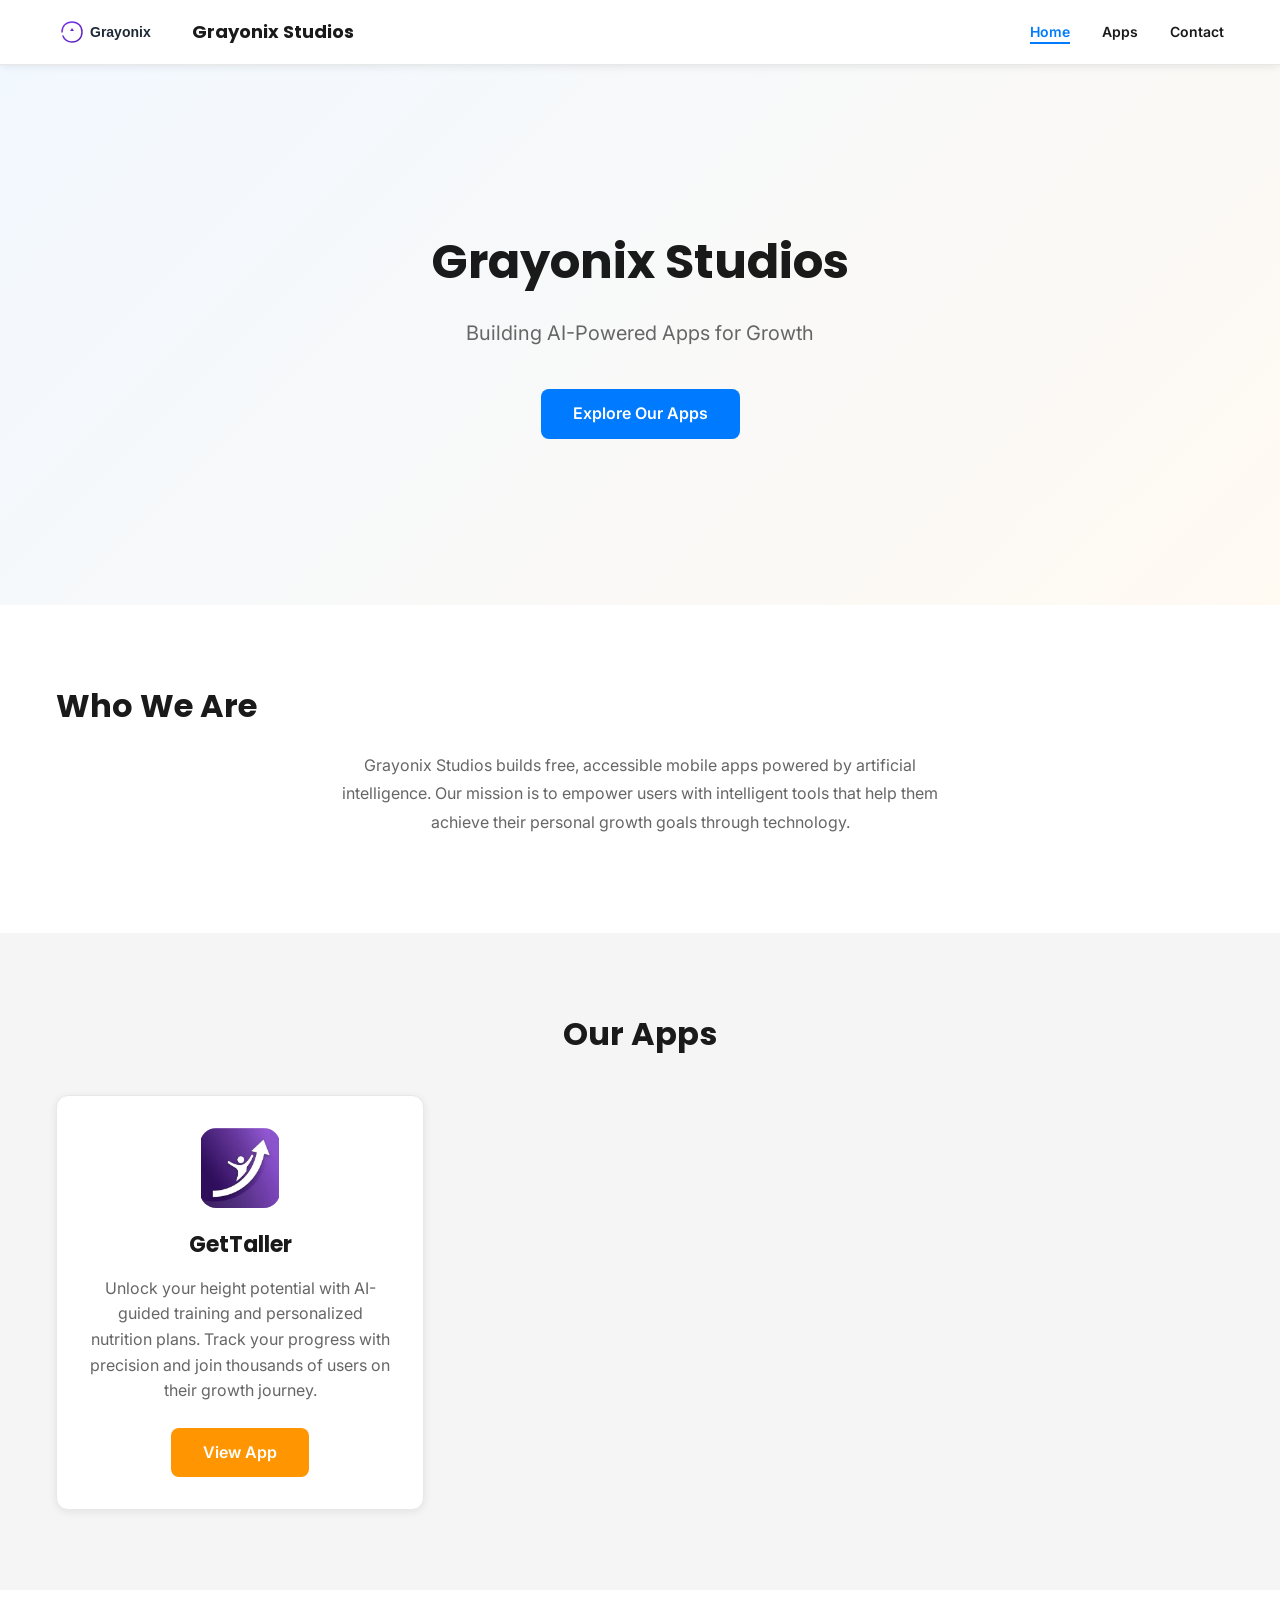
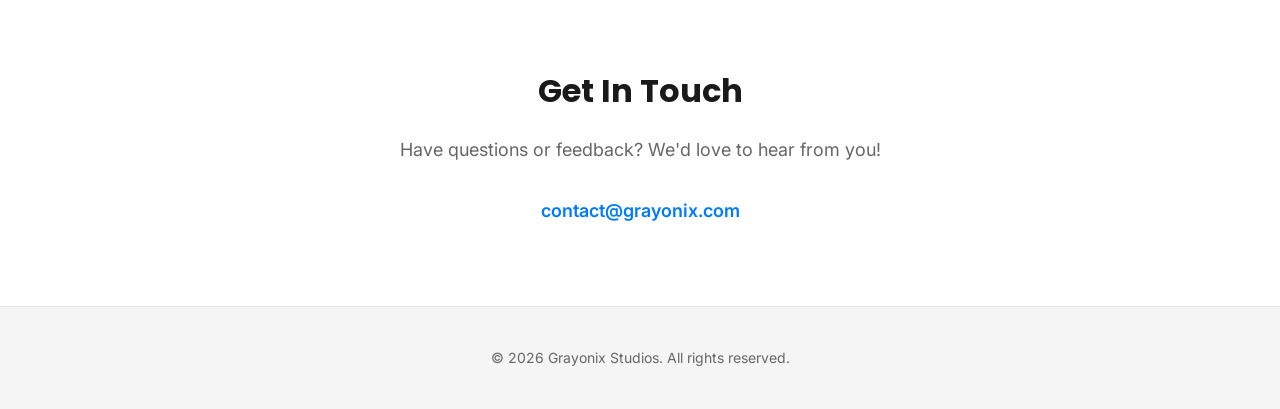
==== index.html @ 17f0ab16 "Initial commit: Grayonix Studios website with home page and GetTaller app showcase" ====
<!DOCTYPE html>
<html lang="en">
<head>
    <meta charset="UTF-8">
    <meta name="viewport" content="width=device-width, initial-scale=1.0">
    <meta name="description" content="Grayonix Studios - Building AI-Powered Apps for Growth">
    <title>Grayonix Studios</title>
    <link rel="preconnect" href="https://fonts.googleapis.com">
    <link rel="preconnect" href="https://fonts.gstatic.com" crossorigin>
    <link href="https://fonts.googleapis.com/css2?family=Inter:wght@400;600;700&family=Poppins:wght@600;700&display=swap" rel="stylesheet">
    <link rel="stylesheet" href="css/style.css">
</head>
<body>
    <!-- Navigation Bar -->
    <nav class="navbar">
        <div class="nav-container">
            <div class="nav-logo">
                <img src="assets/logo.svg" alt="Grayonix Studios Logo" class="logo-img">
                <span class="logo-text">Grayonix Studios</span>
            </div>
            <button class="hamburger-menu" id="hamburger-menu" aria-label="Toggle navigation menu">
                <span></span>
                <span></span>
                <span></span>
            </button>
            <ul class="nav-menu" id="nav-menu">
                <li><a href="#home" class="nav-link">Home</a></li>
                <li><a href="#apps" class="nav-link">Apps</a></li>
                <li><a href="#contact" class="nav-link">Contact</a></li>
            </ul>
        </div>
    </nav>

    <main>
        <!-- Hero Section -->
        <section id="home" class="hero-section">
            <div class="container">
                <h1 class="hero-title">Grayonix Studios</h1>
                <p class="hero-subtitle">Building AI-Powered Apps for Growth</p>
                <a href="#apps" class="cta-button cta-primary">Explore Our Apps</a>
            </div>
        </section>

        <!-- About Section -->
        <section id="about" class="about-section">
            <div class="container">
                <h2>Who We Are</h2>
                <p>Grayonix Studios builds free, accessible mobile apps powered by artificial intelligence. Our mission is to empower users with intelligent tools that help them achieve their personal growth goals through technology.</p>
            </div>
        </section>

        <!-- Featured Apps Section -->
        <section id="apps" class="apps-section">
            <div class="container">
                <h2>Our Apps</h2>
                <div class="apps-grid">
                    <div class="app-card">
                        <img src="assets/gettaller-icon.png" alt="GetTaller App Icon" class="app-icon">
                        <h3>GetTaller</h3>
                        <p>Unlock your height potential with AI-guided training and personalized nutrition plans. Track your progress with precision and join thousands of users on their growth journey.</p>
                        <a href="/app/gettaller/" class="cta-button cta-secondary">View App</a>
                    </div>
                </div>
            </div>
        </section>

        <!-- Contact Section -->
        <section id="contact" class="contact-section">
            <div class="container">
                <h2>Get In Touch</h2>
                <p>Have questions or feedback? We'd love to hear from you!</p>
                <a href="mailto:contact@grayonix.com" class="contact-email">contact@grayonix.com</a>
            </div>
        </section>
    </main>

    <!-- Footer -->
    <footer class="footer">
        <div class="container">
            <p>&copy; 2026 Grayonix Studios. All rights reserved.</p>
        </div>
    </footer>

    <script src="js/main.js"></script>
</body>
</html>
---- css/style.css ----
/* Grayonix Studios - Main Stylesheet */
/* Design System & Complete Styling */

/* ============================================ */
/* CSS CUSTOM PROPERTIES (VARIABLES) */
/* ============================================ */

:root {
  /* Colors */
  --color-primary-blue: #007BFF;
  --color-secondary-orange: #FF9500;
  --color-white: #FFFFFF;
  --color-text-dark: #1A1A1A;
  --color-text-medium: #666666;
  --color-border-light: #E8E8E8;
  --color-bg-light: #F5F5F5;

  /* Typography */
  --font-heading: 'Poppins', 'Inter', system-ui, -apple-system, sans-serif;
  --font-body: 'Inter', 'Roboto', system-ui, -apple-system, sans-serif;
  --font-weight-regular: 400;
  --font-weight-semibold: 600;
  --font-weight-bold: 700;

  /* Font Sizes - Desktop */
  --font-size-h1-desktop: 48px;
  --font-size-h2-desktop: 32px;
  --font-size-body-desktop: 16px;

  /* Font Sizes - Mobile */
  --font-size-h1-mobile: 32px;
  --font-size-h2-mobile: 24px;
  --font-size-body-mobile: 14px;

  /* Spacing (8px grid) */
  --space-8: 8px;
  --space-16: 16px;
  --space-24: 24px;
  --space-32: 32px;
  --space-40: 40px;
  --space-48: 48px;
  --space-56: 56px;
  --space-64: 64px;
  --space-80: 80px;

  /* Shadow */
  --shadow-default: 0 2px 8px rgba(0, 0, 0, 0.08);

  /* Container */
  --max-container-width: 1200px;
}

/* ============================================ */
/* RESET & BASE STYLES */
/* ============================================ */

* {
  margin: 0;
  padding: 0;
  box-sizing: border-box;
}

html {
  scroll-behavior: smooth;
}

body {
  font-family: var(--font-body);
  font-size: var(--font-size-body-desktop);
  font-weight: var(--font-weight-regular);
  color: var(--color-text-dark);
  background-color: var(--color-white);
  line-height: 1.6;
}

/* Responsive font size for body */
@media (max-width: 640px) {
  body {
    font-size: var(--font-size-body-mobile);
  }
}

/* ============================================ */
/* TYPOGRAPHY */
/* ============================================ */

h1, h2, h3, h4, h5, h6 {
  font-family: var(--font-heading);
  font-weight: var(--font-weight-bold);
  line-height: 1.3;
  margin-bottom: var(--space-16);
}

h1 {
  font-size: var(--font-size-h1-desktop);
}

@media (max-width: 640px) {
  h1 {
    font-size: var(--font-size-h1-mobile);
  }
}

h2 {
  font-size: var(--font-size-h2-desktop);
  margin-bottom: var(--space-24);
}

@media (max-width: 640px) {
  h2 {
    font-size: var(--font-size-h2-mobile);
  }
}

h3 {
  font-size: 20px;
  font-weight: var(--font-weight-bold);
  margin-bottom: var(--space-16);
}

p {
  margin-bottom: var(--space-16);
  color: var(--color-text-medium);
}

a {
  text-decoration: none;
  color: inherit;
  transition: color 0.3s ease;
}

/* ============================================ */
/* CONTAINER & LAYOUT */
/* ============================================ */

.container {
  max-width: var(--max-container-width);
  margin: 0 auto;
  padding: 0 var(--space-16);
}

main {
  overflow-x: hidden;
}

/* ============================================ */
/* NAVIGATION BAR */
/* ============================================ */

.navbar {
  position: sticky;
  top: 0;
  background-color: var(--color-white);
  border-bottom: 1px solid var(--color-border-light);
  z-index: 1000;
  box-shadow: var(--shadow-default);
}

.nav-container {
  max-width: var(--max-container-width);
  margin: 0 auto;
  padding: var(--space-16);
  display: flex;
  justify-content: space-between;
  align-items: center;
}

.nav-logo {
  display: flex;
  align-items: center;
  gap: var(--space-8);
  font-weight: var(--font-weight-bold);
  color: var(--color-text-dark);
}

.logo-img {
  height: 32px;
  width: auto;
}

.logo-text {
  font-family: var(--font-heading);
  font-weight: var(--font-weight-bold);
  font-size: 18px;
}

.nav-menu {
  display: flex;
  list-style: none;
  gap: var(--space-32);
  margin: 0;
  padding: 0;
}

.nav-menu li a {
  color: var(--color-text-dark);
  font-weight: var(--font-weight-semibold);
  font-size: 14px;
  transition: color 0.3s ease;
}

.nav-menu li a:hover {
  color: var(--color-primary-blue);
}

.nav-link.active {
  color: var(--color-primary-blue);
  border-bottom: 2px solid var(--color-primary-blue);
  padding-bottom: 2px;
}

/* Hamburger Menu */
.hamburger-menu {
  display: none;
  flex-direction: column;
  gap: 6px;
  background: none;
  border: none;
  cursor: pointer;
  padding: var(--space-8);
}

.hamburger-menu span {
  width: 24px;
  height: 3px;
  background-color: var(--color-text-dark);
  border-radius: 2px;
  transition: all 0.3s ease;
}

/* Mobile Navigation */
@media (max-width: 640px) {
  .hamburger-menu {
    display: flex;
  }

  .nav-menu {
    position: absolute;
    top: 60px;
    left: 0;
    right: 0;
    flex-direction: column;
    background-color: var(--color-white);
    gap: 0;
    border-bottom: 1px solid var(--color-border-light);
    max-height: 0;
    overflow: hidden;
    transition: max-height 0.3s ease;
  }

  .nav-menu.active {
    max-height: 300px;
  }

  .nav-menu li {
    padding: var(--space-16);
    border-bottom: 1px solid var(--color-border-light);
  }

  .nav-menu li a {
    display: block;
  }

  .hamburger-menu.active span:nth-child(1) {
    transform: rotate(45deg) translate(10px, 10px);
  }

  .hamburger-menu.active span:nth-child(2) {
    opacity: 0;
  }

  .hamburger-menu.active span:nth-child(3) {
    transform: rotate(-45deg) translate(7px, -7px);
  }
}

/* ============================================ */
/* HERO SECTION */
/* ============================================ */

.hero-section {
  height: 60vh;
  display: flex;
  align-items: center;
  justify-content: center;
  background: linear-gradient(135deg, rgba(0, 123, 255, 0.05) 0%, rgba(255, 149, 0, 0.05) 100%);
  text-align: center;
  padding: var(--space-40) var(--space-16);
}

.hero-title {
  color: var(--color-text-dark);
  margin-bottom: var(--space-24);
}

.hero-subtitle {
  font-size: 20px;
  color: var(--color-text-medium);
  margin-bottom: var(--space-40);
}

@media (max-width: 640px) {
  .hero-section {
    height: auto;
    min-height: 50vh;
    padding: var(--space-40) var(--space-16);
  }

  .hero-subtitle {
    font-size: 16px;
  }
}

/* ============================================ */
/* ABOUT SECTION */
/* ============================================ */

.about-section {
  padding: var(--space-80) var(--space-16);
  background-color: var(--color-white);
}

.about-section h2 {
  color: var(--color-text-dark);
}

.about-section p {
  max-width: 600px;
  margin-left: auto;
  margin-right: auto;
  text-align: center;
  line-height: 1.8;
}

@media (max-width: 640px) {
  .about-section {
    padding: var(--space-40) var(--space-16);
  }
}

/* ============================================ */
/* APPS SECTION */
/* ============================================ */

.apps-section {
  padding: var(--space-80) var(--space-16);
  background-color: var(--color-bg-light);
}

.apps-section h2 {
  text-align: center;
  color: var(--color-text-dark);
}

.apps-grid {
  display: grid;
  grid-template-columns: repeat(3, 1fr);
  gap: var(--space-32);
  margin-top: var(--space-40);
}

@media (max-width: 1024px) {
  .apps-grid {
    grid-template-columns: repeat(2, 1fr);
    gap: var(--space-24);
  }
}

@media (max-width: 640px) {
  .apps-grid {
    grid-template-columns: 1fr;
    gap: var(--space-24);
  }

  .apps-section {
    padding: var(--space-40) var(--space-16);
  }
}

/* App Cards */
.app-card {
  background-color: var(--color-white);
  border-radius: 12px;
  padding: var(--space-32);
  box-shadow: var(--shadow-default);
  text-align: center;
  transition: transform 0.3s ease, box-shadow 0.3s ease;
  border: 1px solid var(--color-border-light);
}

.app-card:hover {
  transform: translateY(-8px);
  box-shadow: 0 8px 24px rgba(0, 0, 0, 0.12);
}

.app-icon {
  height: 80px;
  width: 80px;
  margin: 0 auto var(--space-16);
  border-radius: 16px;
  object-fit: contain;
}

.app-card h3 {
  color: var(--color-text-dark);
  font-size: 22px;
}

.app-card p {
  text-align: center;
  margin-bottom: var(--space-24);
  line-height: 1.6;
}

/* ============================================ */
/* CONTACT SECTION */
/* ============================================ */

.contact-section {
  padding: var(--space-80) var(--space-16);
  background-color: var(--color-white);
  text-align: center;
}

.contact-section h2 {
  color: var(--color-text-dark);
}

.contact-section p {
  margin-bottom: var(--space-32);
  font-size: 18px;
}

.contact-email {
  display: inline-block;
  font-size: 18px;
  font-weight: var(--font-weight-semibold);
  color: var(--color-primary-blue);
  transition: color 0.3s ease;
  text-decoration: none;
}

.contact-email:hover {
  color: var(--color-secondary-orange);
  text-decoration: underline;
}

@media (max-width: 640px) {
  .contact-section {
    padding: var(--space-40) var(--space-16);
  }

  .contact-section p {
    font-size: 16px;
  }

  .contact-email {
    font-size: 16px;
  }
}

/* ============================================ */
/* BUTTONS */
/* ============================================ */

.cta-button {
  display: inline-block;
  padding: 12px 32px;
  min-height: 44px;
  border-radius: 8px;
  font-weight: var(--font-weight-semibold);
  font-size: 16px;
  text-align: center;
  cursor: pointer;
  border: none;
  transition: all 0.3s ease;
  text-decoration: none;
}

/* Primary Button - Blue */
.cta-primary {
  background-color: var(--color-primary-blue);
  color: var(--color-white);
}

.cta-primary:hover {
  background-color: #0056cc;
  box-shadow: 0 4px 12px rgba(0, 123, 255, 0.3);
  transform: translateY(-2px);
}

.cta-primary:active {
  transform: translateY(0);
  box-shadow: 0 2px 4px rgba(0, 123, 255, 0.2);
}

/* Secondary Button - Orange */
.cta-secondary {
  background-color: var(--color-secondary-orange);
  color: var(--color-white);
}

.cta-secondary:hover {
  background-color: #e67e00;
  box-shadow: 0 4px 12px rgba(255, 149, 0, 0.3);
  transform: translateY(-2px);
}

.cta-secondary:active {
  transform: translateY(0);
  box-shadow: 0 2px 4px rgba(255, 149, 0, 0.2);
}

@media (max-width: 640px) {
  .cta-button {
    padding: 10px 24px;
    font-size: 14px;
  }
}

/* ============================================ */
/* FOOTER */
/* ============================================ */

.footer {
  background-color: var(--color-bg-light);
  border-top: 1px solid var(--color-border-light);
  padding: var(--space-40) var(--space-16);
  text-align: center;
}

.footer p {
  color: var(--color-text-medium);
  margin: 0;
  font-size: 14px;
}

/* ============================================ */
/* RESPONSIVE ADJUSTMENTS */
/* ============================================ */

/* Tablet adjustments (640px - 1024px) */
@media (min-width: 640px) and (max-width: 1024px) {
  .container {
    padding: 0 var(--space-24);
  }

  .apps-grid {
    grid-template-columns: repeat(2, 1fr);
  }
}

/* Accessibility */
@media (prefers-reduced-motion: reduce) {
  * {
    animation-duration: 0.01ms !important;
    animation-iteration-count: 1 !important;
    transition-duration: 0.01ms !important;
  }
}

/* Focus states for keyboard navigation */
a:focus-visible,
button:focus-visible {
  outline: 2px solid var(--color-primary-blue);
  outline-offset: 2px;
}

/* ============================================ */
/* UTILITY CLASSES */
/* ============================================ */

.text-center {
  text-align: center;
}

.text-primary {
  color: var(--color-primary-blue);
}

.text-secondary {
  color: var(--color-secondary-orange);
}

.bg-light {
  background-color: var(--color-bg-light);
}
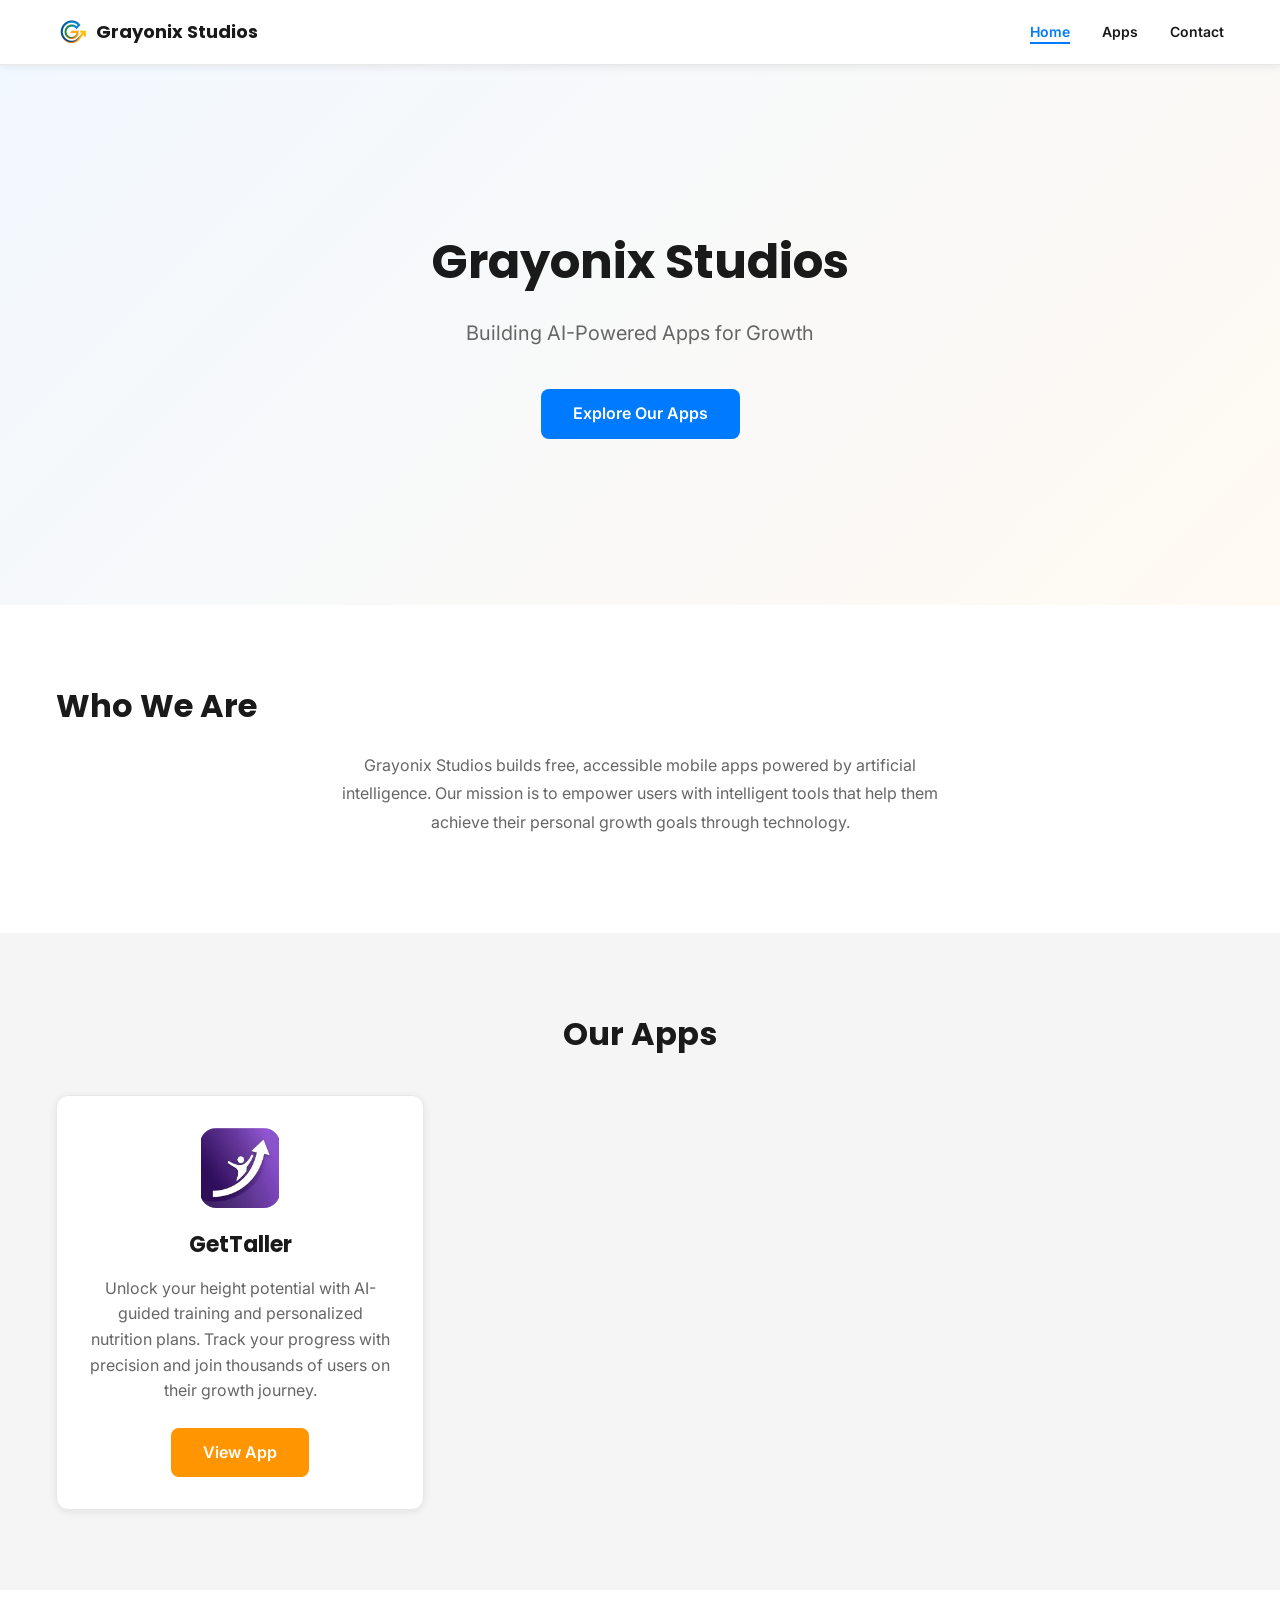
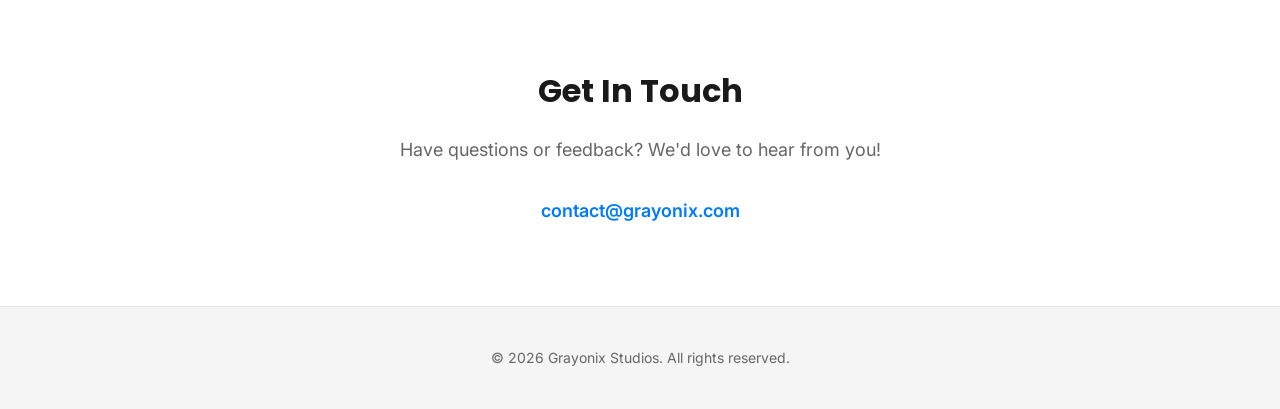
==== commit 9474b4ce: "Replace logo image source in index.html" ====
--- a/index.html
+++ b/index.html
@@ -15,7 +15,7 @@
     <nav class="navbar">
         <div class="nav-container">
             <div class="nav-logo">
-                <img src="assets/logo.svg" alt="Grayonix Studios Logo" class="logo-img">
+                <img src="Untitled design.png" alt="Grayonix Studios Logo" class="logo-img">
                 <span class="logo-text">Grayonix Studios</span>
             </div>
             <button class="hamburger-menu" id="hamburger-menu" aria-label="Toggle navigation menu">
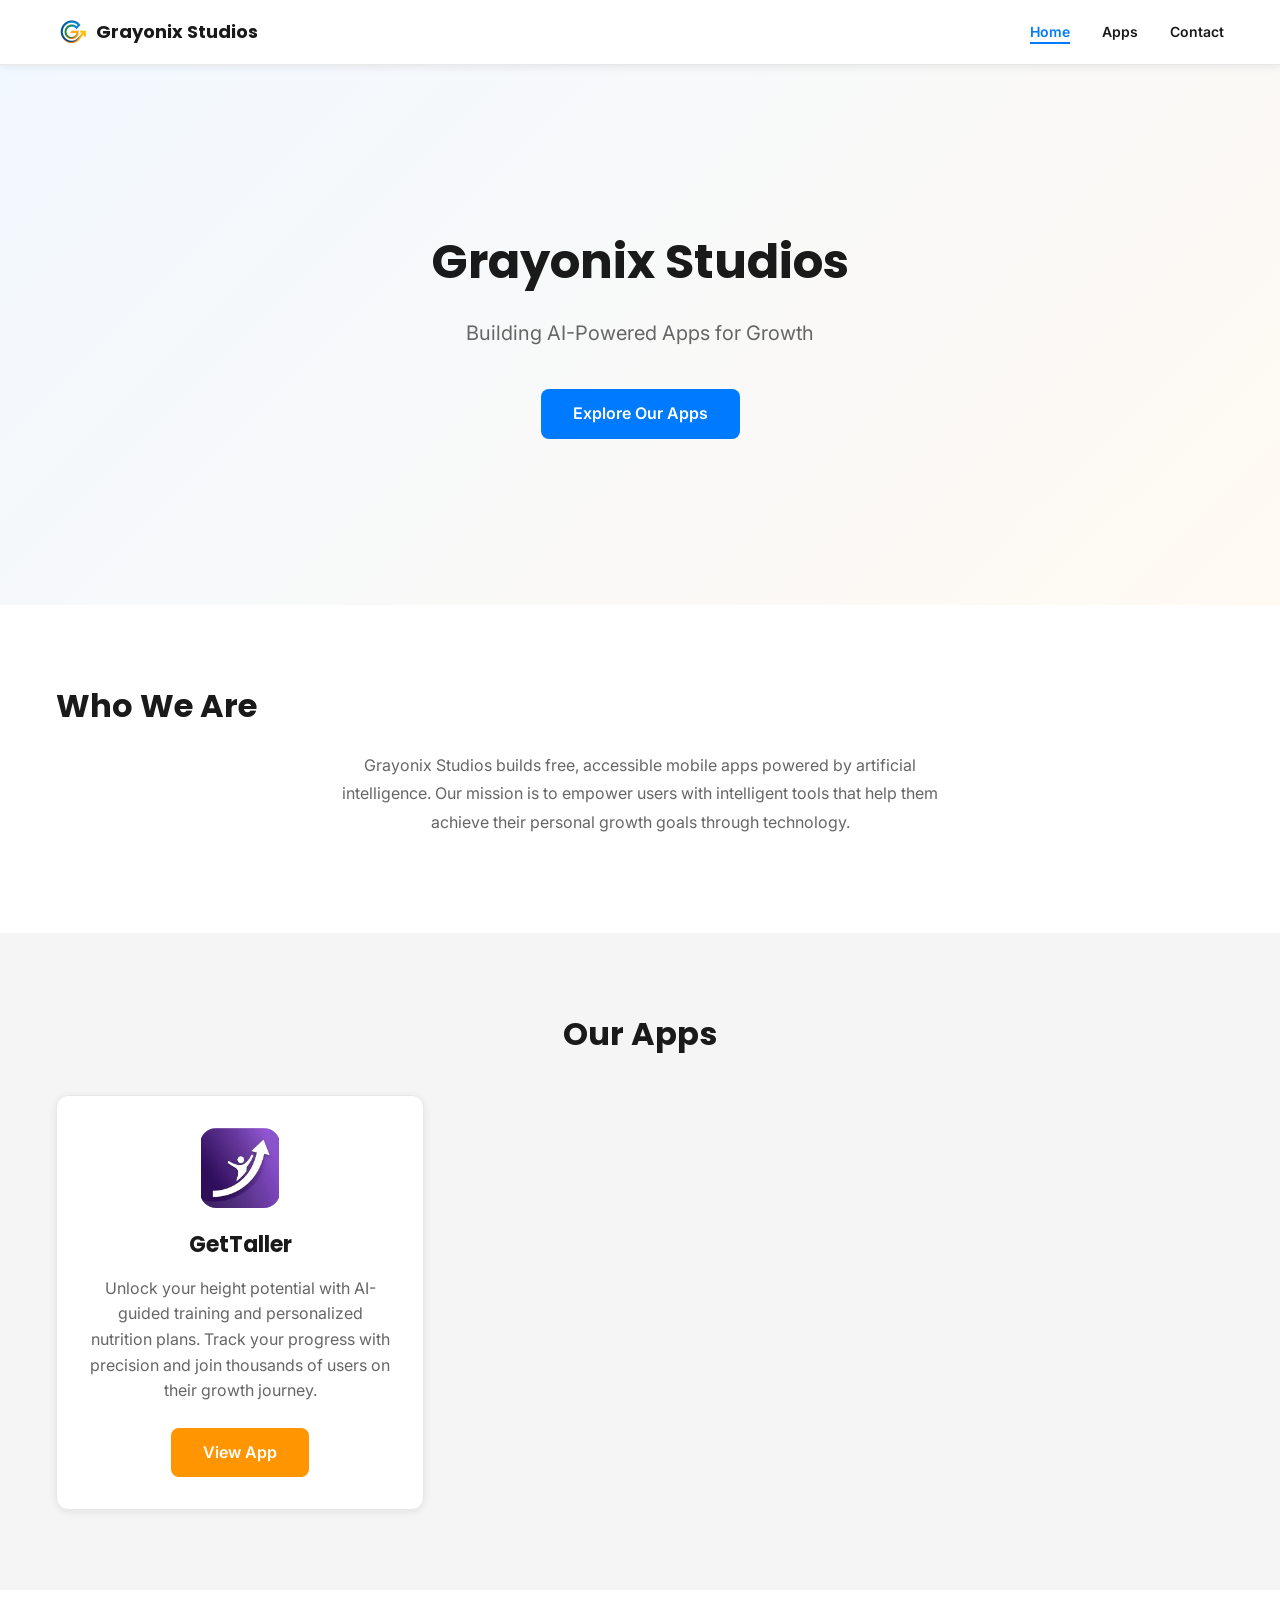
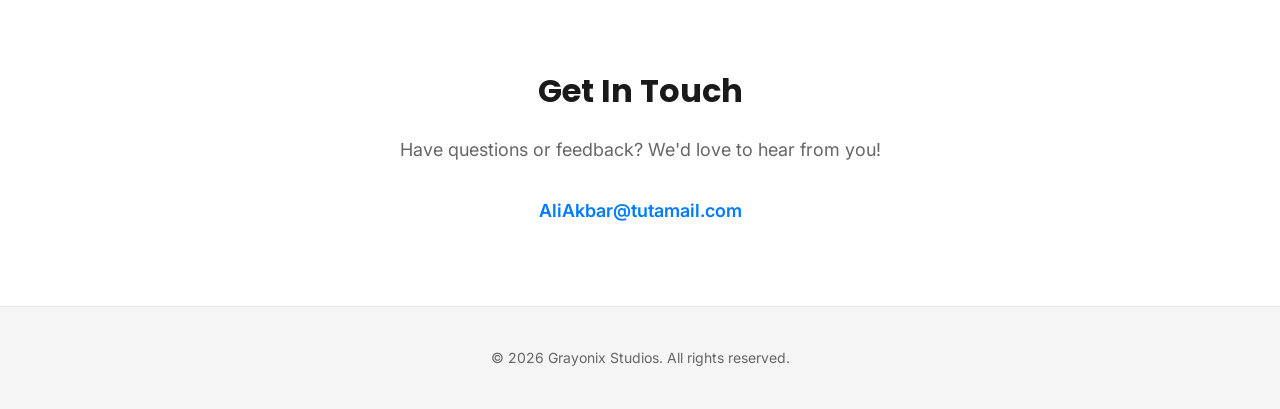
==== commit 206ceb15: "Update index.html" ====
--- a/index.html
+++ b/index.html
@@ -69,7 +69,7 @@
             <div class="container">
                 <h2>Get In Touch</h2>
                 <p>Have questions or feedback? We'd love to hear from you!</p>
-                <a href="mailto:contact@grayonix.com" class="contact-email">contact@grayonix.com</a>
+                <a href="mailto:AliAkbar@tutamail.com" class="contact-email">AliAkbar@tutamail.com</a>
             </div>
         </section>
     </main>
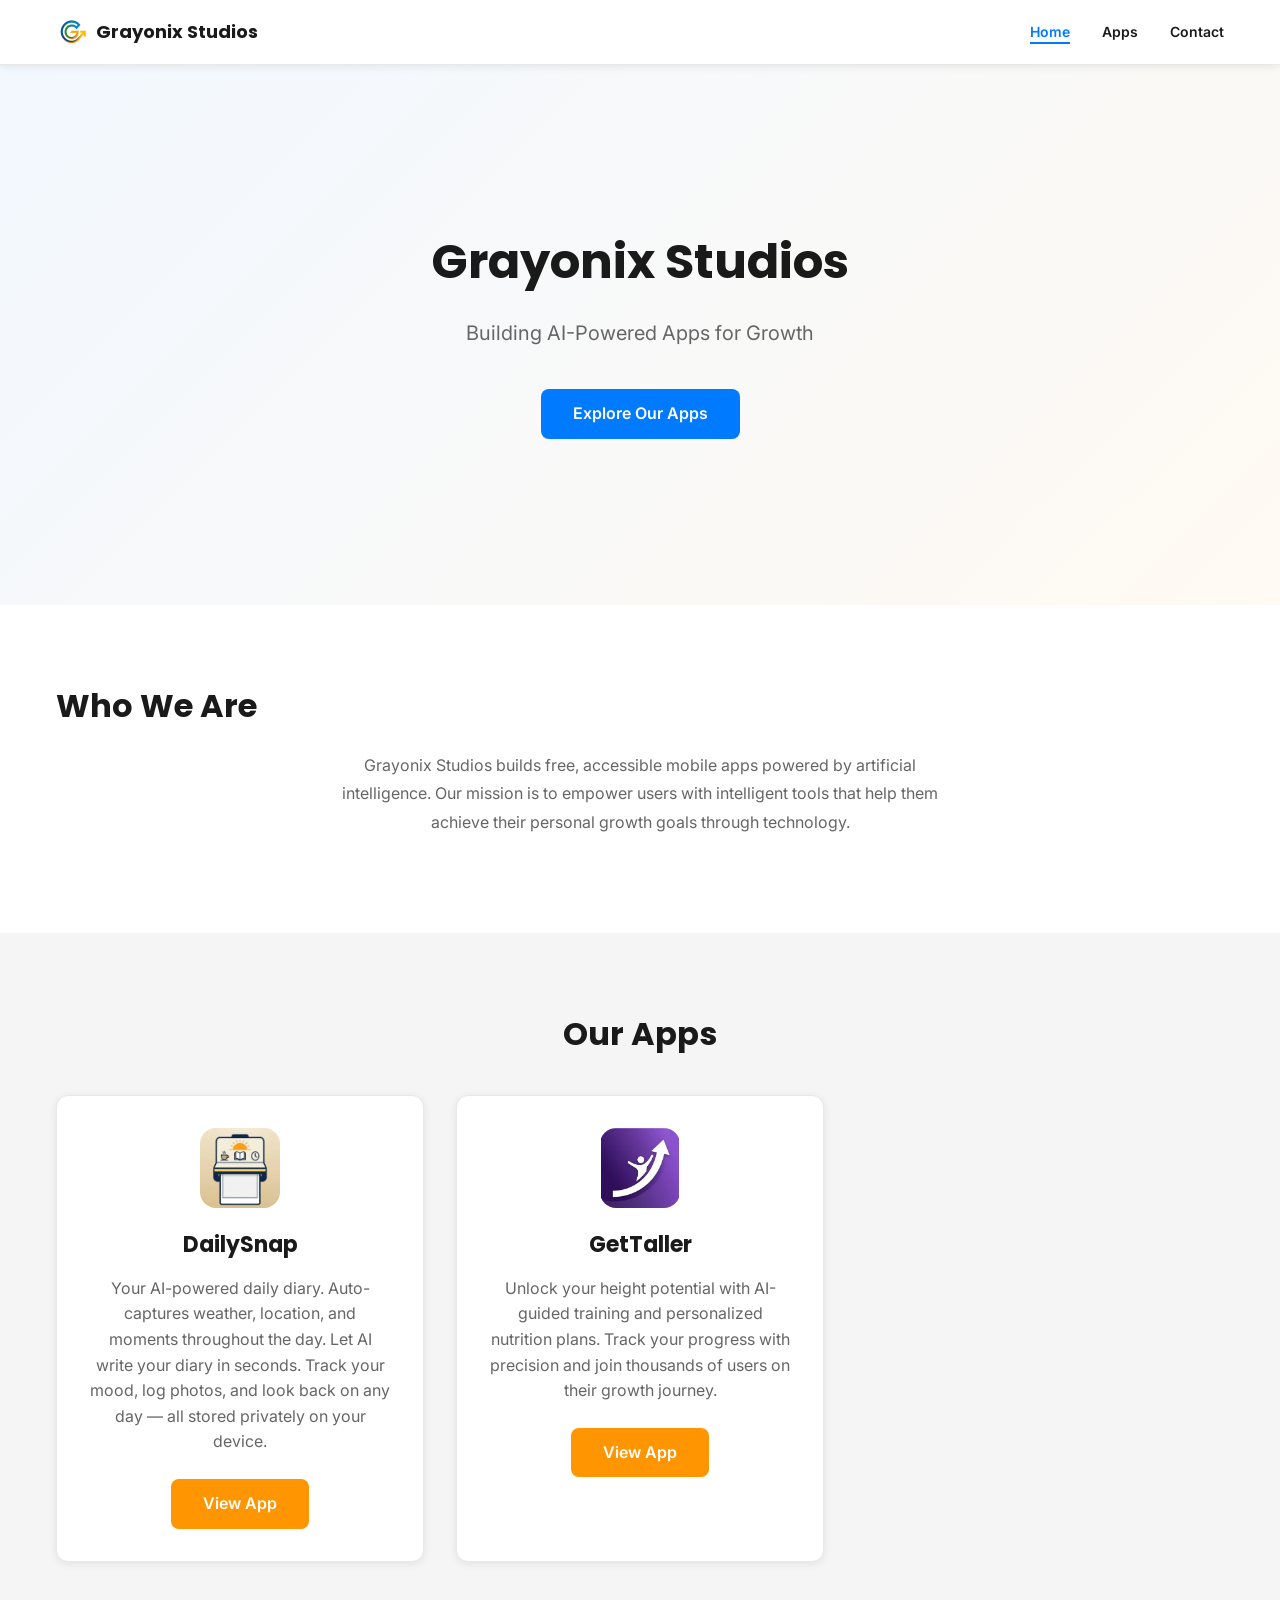
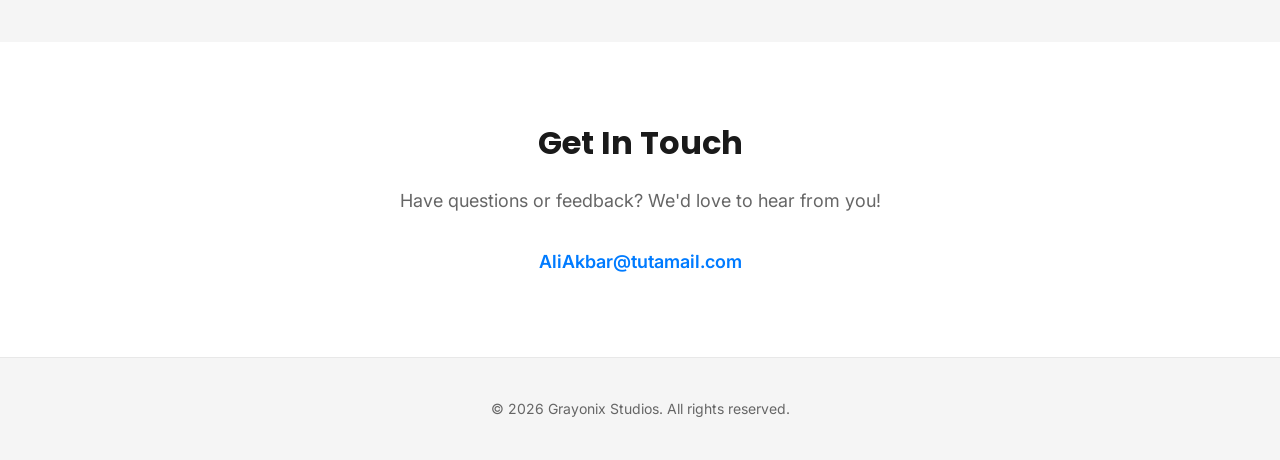
==== commit e0072254: "Add DailySnap app page, privacy policy, and terms of service" ====
--- a/index.html
+++ b/index.html
@@ -55,6 +55,12 @@
                 <h2>Our Apps</h2>
                 <div class="apps-grid">
                     <div class="app-card">
+                        <img src="assets/dailysnap-icon.png" alt="DailySnap App Icon" class="app-icon">
+                        <h3>DailySnap</h3>
+                        <p>Your AI-powered daily diary. Auto-captures weather, location, and moments throughout the day. Let AI write your diary in seconds. Track your mood, log photos, and look back on any day — all stored privately on your device.</p>
+                        <a href="/app/dailysnap/" class="cta-button cta-secondary">View App</a>
+                    </div>
+                    <div class="app-card">
                         <img src="assets/gettaller-icon.png" alt="GetTaller App Icon" class="app-icon">
                         <h3>GetTaller</h3>
                         <p>Unlock your height potential with AI-guided training and personalized nutrition plans. Track your progress with precision and join thousands of users on their growth journey.</p>
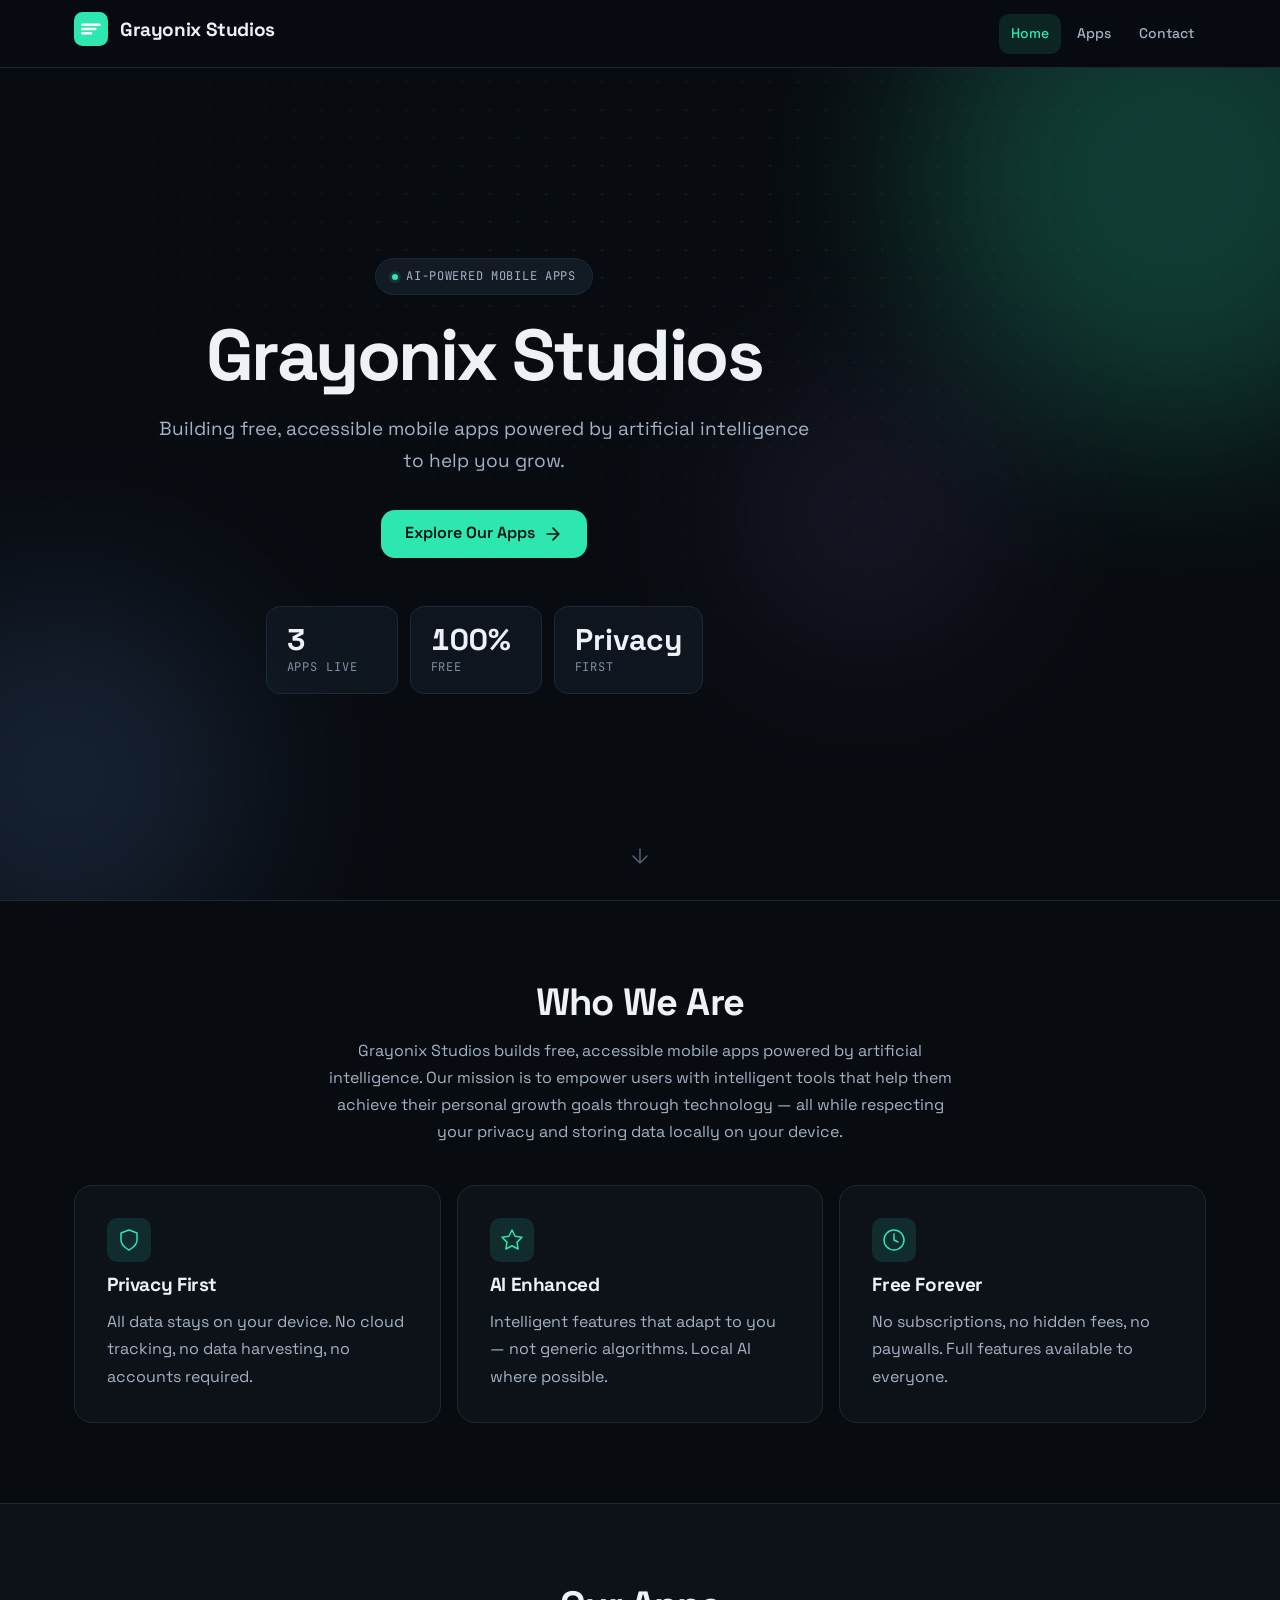
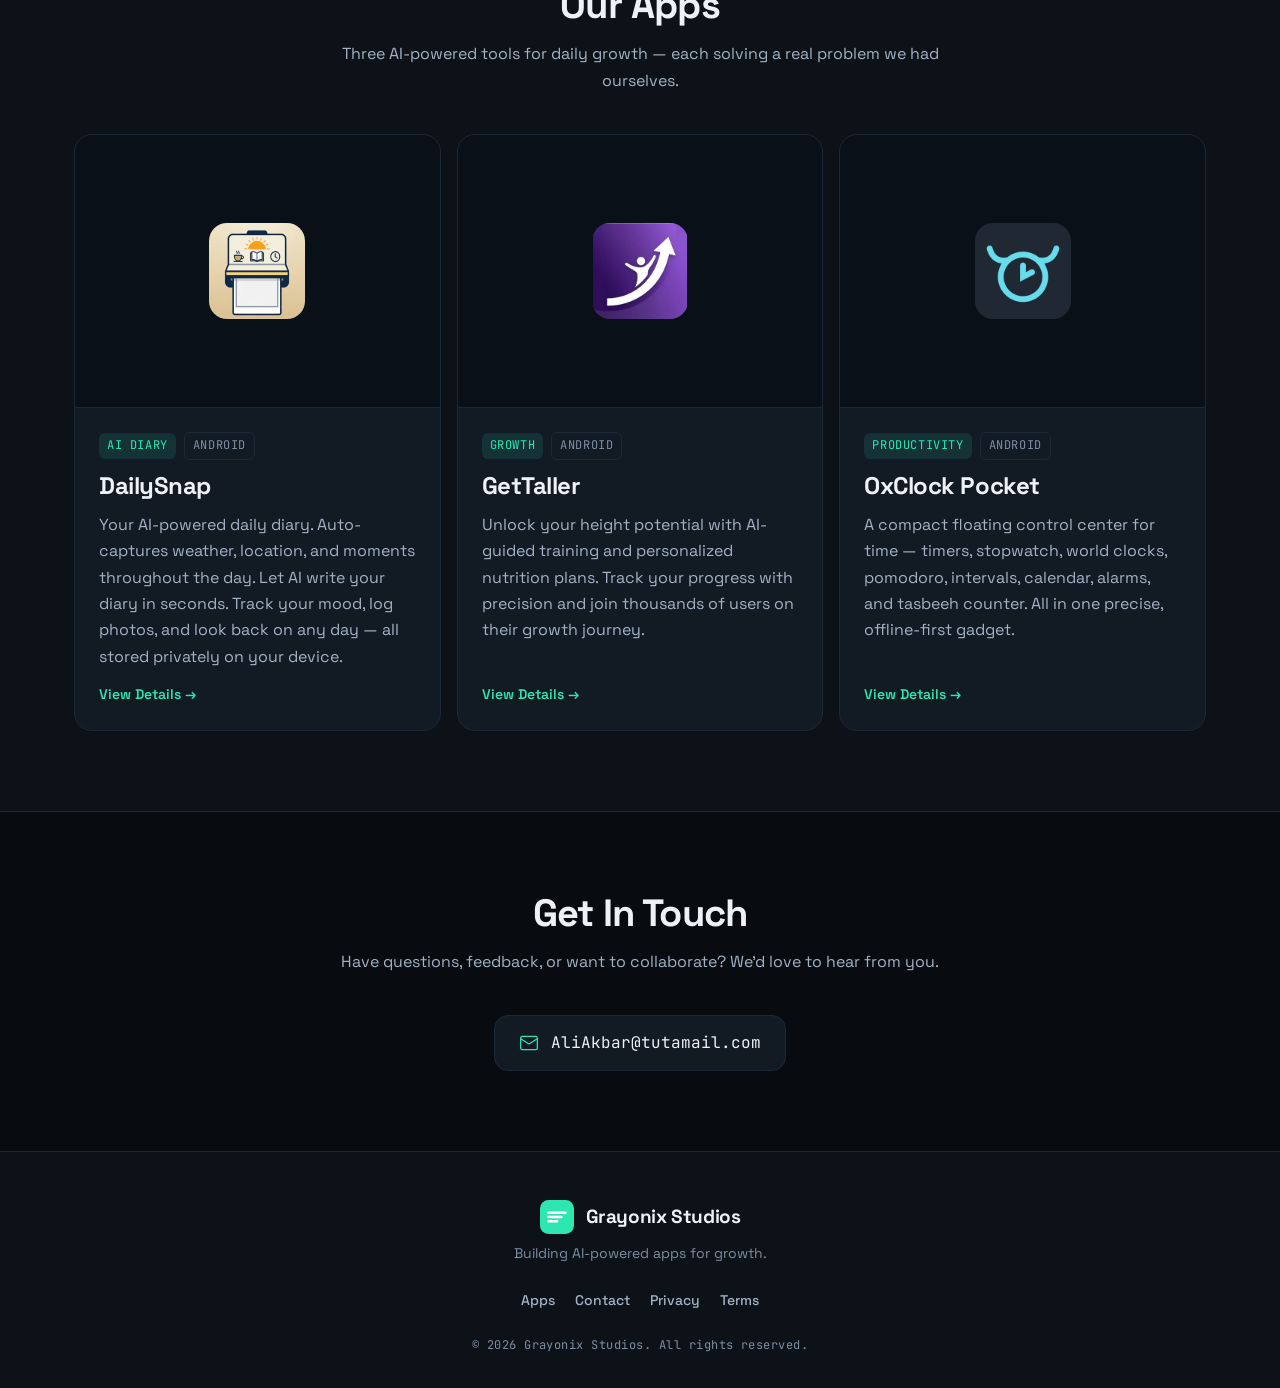
==== commit bfad7b2d: "Complete redesign: new visual identity, 3 apps (DailySnap, GetTaller, OxClock Pocket), new screensho" ====
--- a/index.html
+++ b/index.html
@@ -3,90 +3,235 @@
 <head>
     <meta charset="UTF-8">
     <meta name="viewport" content="width=device-width, initial-scale=1.0">
-    <meta name="description" content="Grayonix Studios - Building AI-Powered Apps for Growth">
+    <meta name="description" content="Grayonix Studios - Building AI-Powered Apps for Growth. DailySnap, GetTaller, OxClock Pocket.">
     <title>Grayonix Studios</title>
     <link rel="preconnect" href="https://fonts.googleapis.com">
     <link rel="preconnect" href="https://fonts.gstatic.com" crossorigin>
-    <link href="https://fonts.googleapis.com/css2?family=Inter:wght@400;600;700&family=Poppins:wght@600;700&display=swap" rel="stylesheet">
+    <link href="https://fonts.googleapis.com/css2?family=Space+Grotesk:wght@400;500;600;700&family=JetBrains+Mono:wght@400;600&display=swap" rel="stylesheet">
     <link rel="stylesheet" href="css/style.css">
 </head>
 <body>
     <!-- Navigation Bar -->
-    <nav class="navbar">
+    <nav class="navbar" role="navigation" aria-label="Main navigation">
         <div class="nav-container">
             <div class="nav-logo">
-                <img src="Untitled design.png" alt="Grayonix Studios Logo" class="logo-img">
-                <span class="logo-text">Grayonix Studios</span>
-            </div>
-            <button class="hamburger-menu" id="hamburger-menu" aria-label="Toggle navigation menu">
-                <span></span>
-                <span></span>
-                <span></span>
+                <a href="/" class="logo-link" aria-label="Grayonix Studios Home">
+                    <svg class="logo-mark" viewBox="0 0 32 32" fill="none" aria-hidden="true">
+                        <rect width="32" height="32" rx="8" fill="currentColor"/>
+                        <path d="M8 12h16M8 16h12M8 20h8" stroke="white" stroke-width="2.5" stroke-linecap="round"/>
+                    </svg>
+                    <span class="logo-text">Grayonix Studios</span>
+                </a>
+            </div>
+            <button class="hamburger-menu" id="hamburger-menu" aria-label="Toggle navigation menu" aria-expanded="false" aria-controls="nav-menu">
+                <span aria-hidden="true"></span>
+                <span aria-hidden="true"></span>
+                <span aria-hidden="true"></span>
             </button>
-            <ul class="nav-menu" id="nav-menu">
-                <li><a href="#home" class="nav-link">Home</a></li>
-                <li><a href="#apps" class="nav-link">Apps</a></li>
-                <li><a href="#contact" class="nav-link">Contact</a></li>
+            <ul class="nav-menu" id="nav-menu" role="menubar">
+                <li role="none"><a href="#home" class="nav-link" role="menuitem">Home</a></li>
+                <li role="none"><a href="#apps" class="nav-link" role="menuitem">Apps</a></li>
+                <li role="none"><a href="#contact" class="nav-link" role="menuitem">Contact</a></li>
             </ul>
         </div>
     </nav>
 
     <main>
         <!-- Hero Section -->
-        <section id="home" class="hero-section">
-            <div class="container">
-                <h1 class="hero-title">Grayonix Studios</h1>
-                <p class="hero-subtitle">Building AI-Powered Apps for Growth</p>
-                <a href="#apps" class="cta-button cta-primary">Explore Our Apps</a>
+        <section id="home" class="hero-section" aria-labelledby="hero-title">
+            <div class="hero-bg" aria-hidden="true">
+                <div class="grid-pattern"></div>
+                <div class="orb orb-1"></div>
+                <div class="orb orb-2"></div>
+                <div class="orb orb-3"></div>
+            </div>
+            <div class="container">
+                <div class="hero-content">
+                    <div class="hero-badge" aria-hidden="true">
+                        <span class="badge-dot"></span>
+                        <span>AI-Powered Mobile Apps</span>
+                    </div>
+                    <h1 id="hero-title" class="hero-title">Grayonix Studios</h1>
+                    <p class="hero-subtitle">Building free, accessible mobile apps powered by artificial intelligence to help you grow.</p>
+                    <div class="hero-cta">
+                        <a href="#apps" class="cta-button cta-primary">
+                            <span>Explore Our Apps</span>
+                            <svg width="20" height="20" viewBox="0 0 24 24" fill="none" stroke="currentColor" stroke-width="2" stroke-linecap="round" stroke-linejoin="round" aria-hidden="true"><path d="M5 12h14M12 5l7 7-7 7"/></svg>
+                        </a>
+                    </div>
+                    <div class="hero-stats" aria-label="Studio statistics">
+                        <div class="stat">
+                            <span class="stat-value">3</span>
+                            <span class="stat-label">Apps Live</span>
+                        </div>
+                        <div class="stat">
+                            <span class="stat-value">100%</span>
+                            <span class="stat-label">Free</span>
+                        </div>
+                        <div class="stat">
+                            <span class="stat-value">Privacy</span>
+                            <span class="stat-label">First</span>
+                        </div>
+                    </div>
+                </div>
+            </div>
+            <div class="scroll-indicator" aria-hidden="true">
+                <svg width="24" height="24" viewBox="0 0 24 24" fill="none" stroke="currentColor" stroke-width="1.5" stroke-linecap="round" stroke-linejoin="round"><path d="M12 5v14M19 12l-7 7-7-7"/></svg>
             </div>
         </section>
 
         <!-- About Section -->
-        <section id="about" class="about-section">
-            <div class="container">
-                <h2>Who We Are</h2>
-                <p>Grayonix Studios builds free, accessible mobile apps powered by artificial intelligence. Our mission is to empower users with intelligent tools that help them achieve their personal growth goals through technology.</p>
+        <section id="about" class="about-section" aria-labelledby="about-title">
+            <div class="container">
+                <div class="section-header">
+                    <h2 id="about-title" class="section-title">Who We Are</h2>
+                    <p class="section-subtitle">Grayonix Studios builds free, accessible mobile apps powered by artificial intelligence. Our mission is to empower users with intelligent tools that help them achieve their personal growth goals through technology — all while respecting your privacy and storing data locally on your device.</p>
+                </div>
+                <div class="values-grid">
+                    <article class="value-card">
+                        <div class="value-icon" aria-hidden="true">
+                            <svg width="24" height="24" viewBox="0 0 24 24" fill="none" stroke="currentColor" stroke-width="1.5" stroke-linecap="round" stroke-linejoin="round"><path d="M12 22s8-4 8-10V5l-8-3-8 3v7c0 6 8 10 8 10z"/></svg>
+                        </div>
+                        <h3>Privacy First</h3>
+                        <p>All data stays on your device. No cloud tracking, no data harvesting, no accounts required.</p>
+                    </article>
+                    <article class="value-card">
+                        <div class="value-icon" aria-hidden="true">
+                            <svg width="24" height="24" viewBox="0 0 24 24" fill="none" stroke="currentColor" stroke-width="1.5" stroke-linecap="round" stroke-linejoin="round"><polygon points="12 2 15.09 8.26 22 9.27 17 14.14 18.18 21.02 12 17.77 5.82 21.02 7 14.14 2 9.27 8.91 8.26 12 2"/></svg>
+                        </div>
+                        <h3>AI Enhanced</h3>
+                        <p>Intelligent features that adapt to you — not generic algorithms. Local AI where possible.</p>
+                    </article>
+                    <article class="value-card">
+                        <div class="value-icon" aria-hidden="true">
+                            <svg width="24" height="24" viewBox="0 0 24 24" fill="none" stroke="currentColor" stroke-width="1.5" stroke-linecap="round" stroke-linejoin="round"><circle cx="12" cy="12" r="10"/><path d="M12 6v6l4 2"/></svg>
+                        </div>
+                        <h3>Free Forever</h3>
+                        <p>No subscriptions, no hidden fees, no paywalls. Full features available to everyone.</p>
+                    </article>
+                </div>
             </div>
         </section>
 
         <!-- Featured Apps Section -->
-        <section id="apps" class="apps-section">
-            <div class="container">
-                <h2>Our Apps</h2>
+        <section id="apps" class="apps-section" aria-labelledby="apps-title">
+            <div class="container">
+                <div class="section-header">
+                    <h2 id="apps-title" class="section-title">Our Apps</h2>
+                    <p class="section-subtitle">Three AI-powered tools for daily growth — each solving a real problem we had ourselves.</p>
+                </div>
                 <div class="apps-grid">
-                    <div class="app-card">
-                        <img src="assets/dailysnap-icon.png" alt="DailySnap App Icon" class="app-icon">
-                        <h3>DailySnap</h3>
-                        <p>Your AI-powered daily diary. Auto-captures weather, location, and moments throughout the day. Let AI write your diary in seconds. Track your mood, log photos, and look back on any day — all stored privately on your device.</p>
-                        <a href="/app/dailysnap/" class="cta-button cta-secondary">View App</a>
-                    </div>
-                    <div class="app-card">
-                        <img src="assets/gettaller-icon.png" alt="GetTaller App Icon" class="app-icon">
-                        <h3>GetTaller</h3>
-                        <p>Unlock your height potential with AI-guided training and personalized nutrition plans. Track your progress with precision and join thousands of users on their growth journey.</p>
-                        <a href="/app/gettaller/" class="cta-button cta-secondary">View App</a>
-                    </div>
+                    <!-- DailySnap -->
+                    <article class="app-card" data-app="dailysnap">
+                        <div class="app-card-media">
+                            <img src="assets/dailysnap-icon.png" alt="" class="app-icon" loading="lazy">
+                            <div class="app-card-overlay">
+                                <a href="/app/dailysnap/" class="card-cta">
+                                    <span>View App</span>
+                                    <svg width="16" height="16" viewBox="0 0 24 24" fill="none" stroke="currentColor" stroke-width="2" stroke-linecap="round" stroke-linejoin="round"><path d="M5 12h14M12 5l7 7-7 7"/></svg>
+                                </a>
+                            </div>
+                        </div>
+                        <div class="app-card-content">
+                            <div class="app-meta">
+                                <span class="app-tag">AI Diary</span>
+                                <span class="app-platform">Android</span>
+                            </div>
+                            <h3>DailySnap</h3>
+                            <p>Your AI-powered daily diary. Auto-captures weather, location, and moments throughout the day. Let AI write your diary in seconds. Track your mood, log photos, and look back on any day — all stored privately on your device.</p>
+                            <a href="/app/dailysnap/" class="card-link">View Details →</a>
+                        </div>
+                    </article>
+
+                    <!-- GetTaller -->
+                    <article class="app-card" data-app="gettaller">
+                        <div class="app-card-media">
+                            <img src="assets/gettaller-icon.png" alt="" class="app-icon" loading="lazy">
+                            <div class="app-card-overlay">
+                                <a href="/app/gettaller/" class="card-cta">
+                                    <span>View App</span>
+                                    <svg width="16" height="16" viewBox="0 0 24 24" fill="none" stroke="currentColor" stroke-width="2" stroke-linecap="round" stroke-linejoin="round"><path d="M5 12h14M12 5l7 7-7 7"/></svg>
+                                </a>
+                            </div>
+                        </div>
+                        <div class="app-card-content">
+                            <div class="app-meta">
+                                <span class="app-tag">Growth</span>
+                                <span class="app-platform">Android</span>
+                            </div>
+                            <h3>GetTaller</h3>
+                            <p>Unlock your height potential with AI-guided training and personalized nutrition plans. Track your progress with precision and join thousands of users on their growth journey.</p>
+                            <a href="/app/gettaller/" class="card-link">View Details →</a>
+                        </div>
+                    </article>
+
+                    <!-- OxClock Pocket -->
+                    <article class="app-card" data-app="oxclock-pocket">
+                        <div class="app-card-media">
+                            <img src="assets/oxclock-pocket-icon.png" alt="" class="app-icon" loading="lazy">
+                            <div class="app-card-overlay">
+                                <a href="/app/oxclock-pocket/" class="card-cta">
+                                    <span>View App</span>
+                                    <svg width="16" height="16" viewBox="0 0 24 24" fill="none" stroke="currentColor" stroke-width="2" stroke-linecap="round" stroke-linejoin="round"><path d="M5 12h14M12 5l7 7-7 7"/></svg>
+                                </a>
+                            </div>
+                        </div>
+                        <div class="app-card-content">
+                            <div class="app-meta">
+                                <span class="app-tag">Productivity</span>
+                                <span class="app-platform">Android</span>
+                            </div>
+                            <h3>OxClock Pocket</h3>
+                            <p>A compact floating control center for time — timers, stopwatch, world clocks, pomodoro, intervals, calendar, alarms, and tasbeeh counter. All in one precise, offline-first gadget.</p>
+                            <a href="/app/oxclock-pocket/" class="card-link">View Details →</a>
+                        </div>
+                    </article>
                 </div>
             </div>
         </section>
 
         <!-- Contact Section -->
-        <section id="contact" class="contact-section">
-            <div class="container">
-                <h2>Get In Touch</h2>
-                <p>Have questions or feedback? We'd love to hear from you!</p>
-                <a href="mailto:AliAkbar@tutamail.com" class="contact-email">AliAkbar@tutamail.com</a>
+        <section id="contact" class="contact-section" aria-labelledby="contact-title">
+            <div class="container">
+                <div class="section-header">
+                    <h2 id="contact-title" class="section-title">Get In Touch</h2>
+                    <p class="section-subtitle">Have questions, feedback, or want to collaborate? We'd love to hear from you.</p>
+                </div>
+                <div class="contact-content">
+                    <a href="mailto:AliAkbar@tutamail.com" class="contact-email">
+                        <svg width="20" height="20" viewBox="0 0 24 24" fill="none" stroke="currentColor" stroke-width="1.5" stroke-linecap="round" stroke-linejoin="round" aria-hidden="true"><rect x="2" y="4" width="20" height="16" rx="2"/><path d="m22 7-8.97 5.7a1.94 1.94 0 0 1-2.06 0L2 7"/></svg>
+                        <span>AliAkbar@tutamail.com</span>
+                    </a>
+                </div>
             </div>
         </section>
     </main>
 
     <!-- Footer -->
-    <footer class="footer">
+    <footer class="footer" role="contentinfo">
         <div class="container">
-            <p>&copy; 2026 Grayonix Studios. All rights reserved.</p>
+            <div class="footer-content">
+                <div class="footer-brand">
+                    <a href="/" class="logo-link" aria-label="Grayonix Studios Home">
+                        <svg class="logo-mark" viewBox="0 0 32 32" fill="none" aria-hidden="true">
+                            <rect width="32" height="32" rx="8" fill="currentColor"/>
+                            <path d="M8 12h16M8 16h12M8 20h8" stroke="white" stroke-width="2.5" stroke-linecap="round"/>
+                        </svg>
+                        <span class="logo-text">Grayonix Studios</span>
+                    </a>
+                    <p class="footer-tagline">Building AI-powered apps for growth.</p>
+                </div>
+                <nav class="footer-nav" aria-label="Footer navigation">
+                    <a href="#apps">Apps</a>
+                    <a href="#contact">Contact</a>
+                    <a href="docs/privacy-policy.html">Privacy</a>
+                    <a href="docs/terms-of-service.html">Terms</a>
+                </nav>
+                <p class="footer-copyright">&copy; 2026 Grayonix Studios. All rights reserved.</p>
+            </div>
         </div>
     </footer>
 
     <script src="js/main.js"></script>
 </body>
-</html>
+</html>
--- a/css/style.css
+++ b/css/style.css
@@ -1,587 +1,897 @@
 /* Grayonix Studios - Main Stylesheet */
-/* Design System & Complete Styling */
-
-/* ============================================ */
-/* CSS CUSTOM PROPERTIES (VARIABLES) */
+/* Design system: Space Grotesk + JetBrains Mono, dark field with cyan signal accent */
+
+/* ============================================ */
+/* TOKENS */
 /* ============================================ */
 
 :root {
-  /* Colors */
-  --color-primary-blue: #007BFF;
-  --color-secondary-orange: #FF9500;
-  --color-white: #FFFFFF;
-  --color-text-dark: #1A1A1A;
-  --color-text-medium: #666666;
-  --color-border-light: #E8E8E8;
-  --color-bg-light: #F5F5F5;
-
-  /* Typography */
-  --font-heading: 'Poppins', 'Inter', system-ui, -apple-system, sans-serif;
-  --font-body: 'Inter', 'Roboto', system-ui, -apple-system, sans-serif;
-  --font-weight-regular: 400;
-  --font-weight-semibold: 600;
-  --font-weight-bold: 700;
-
-  /* Font Sizes - Desktop */
-  --font-size-h1-desktop: 48px;
-  --font-size-h2-desktop: 32px;
-  --font-size-body-desktop: 16px;
-
-  /* Font Sizes - Mobile */
-  --font-size-h1-mobile: 32px;
-  --font-size-h2-mobile: 24px;
-  --font-size-body-mobile: 14px;
-
-  /* Spacing (8px grid) */
-  --space-8: 8px;
-  --space-16: 16px;
-  --space-24: 24px;
-  --space-32: 32px;
-  --space-40: 40px;
-  --space-48: 48px;
-  --space-56: 56px;
-  --space-64: 64px;
-  --space-80: 80px;
-
-  /* Shadow */
-  --shadow-default: 0 2px 8px rgba(0, 0, 0, 0.08);
-
-  /* Container */
-  --max-container-width: 1200px;
-}
-
-/* ============================================ */
-/* RESET & BASE STYLES */
-/* ============================================ */
-
-* {
+  /* Surfaces — picked from the use scene: an app storefront read at night on a phone */
+  --color-bg: #080b10;
+  --color-bg-elevated: #0d1219;
+  --color-bg-card: #121a24;
+  --color-bg-inset: #0a1018;
+  --color-border: #1d2836;
+  --color-border-hover: #31445c;
+
+  /* Text */
+  --color-fg: #eef2f7;
+  --color-fg-muted: #a3b2c4;
+  --color-fg-subtle: #7d8ea3;
+
+  /* Signal */
+  --color-accent: #2ee6b0;
+  --color-accent-strong: #5cf2c4;
+  --color-accent-dim: rgba(46, 230, 176, 0.12);
+  --color-accent-line: rgba(46, 230, 176, 0.32);
+
+  /* Secondary hues used sparingly for taxonomy, not decoration */
+  --color-blue: #6aa9ff;
+  --color-violet: #a98bff;
+
+  /* Type */
+  --font-display: "Space Grotesk", system-ui, -apple-system, sans-serif;
+  --font-body: "Space Grotesk", system-ui, -apple-system, sans-serif;
+  --font-mono: "JetBrains Mono", "Fira Code", monospace;
+
+  --fw-regular: 400;
+  --fw-medium: 500;
+  --fw-semibold: 600;
+  --fw-bold: 700;
+
+  --text-xs: clamp(0.6875rem, 0.66rem + 0.12vw, 0.75rem);
+  --text-sm: clamp(0.8125rem, 0.78rem + 0.18vw, 0.875rem);
+  --text-base: clamp(0.9375rem, 0.9rem + 0.22vw, 1rem);
+  --text-lg: clamp(1.0625rem, 1rem + 0.32vw, 1.1875rem);
+  --text-xl: clamp(1.25rem, 1.12rem + 0.6vw, 1.5rem);
+  --text-2xl: clamp(1.5rem, 1.28rem + 1vw, 1.875rem);
+  --text-3xl: clamp(1.75rem, 1.45rem + 1.4vw, 2.375rem);
+  --text-4xl: clamp(2rem, 1.55rem + 2.1vw, 3rem);
+  --text-5xl: clamp(2.5rem, 1.7rem + 3.6vw, 4.5rem);
+
+  /* Space */
+  --space-1: 4px;
+  --space-2: 8px;
+  --space-3: 12px;
+  --space-4: 16px;
+  --space-5: 20px;
+  --space-6: 24px;
+  --space-8: 32px;
+  --space-10: 40px;
+  --space-12: 48px;
+  --space-16: 64px;
+  --space-20: 80px;
+
+  /* Shape */
+  --radius-sm: 6px;
+  --radius-md: 10px;
+  --radius-lg: 14px;
+  --radius-xl: 18px;
+  --radius-full: 9999px;
+
+  /* Elevation: offset + blur, neutral tint */
+  --shadow-sm: 0 1px 2px rgba(0, 0, 0, 0.4);
+  --shadow-md: 0 6px 16px -4px rgba(0, 0, 0, 0.5);
+  --shadow-lg: 0 18px 40px -12px rgba(0, 0, 0, 0.65);
+
+  --ease-out: cubic-bezier(0.16, 1, 0.3, 1);
+  --t-fast: 130ms var(--ease-out);
+  --t-base: 220ms var(--ease-out);
+  --t-slow: 420ms var(--ease-out);
+
+  --container-max: 1180px;
+  --container-pad: var(--space-6);
+  --nav-height: 68px;
+}
+
+/* ============================================ */
+/* RESET & BASE */
+/* ============================================ */
+
+*, *::before, *::after { box-sizing: border-box; }
+
+html {
   margin: 0;
   padding: 0;
-  box-sizing: border-box;
-}
-
-html {
   scroll-behavior: smooth;
+  -webkit-text-size-adjust: 100%;
+  scroll-padding-top: calc(var(--nav-height) + var(--space-4));
 }
 
 body {
+  margin: 0;
   font-family: var(--font-body);
-  font-size: var(--font-size-body-desktop);
-  font-weight: var(--font-weight-regular);
-  color: var(--color-text-dark);
-  background-color: var(--color-white);
-  line-height: 1.6;
-}
-
-/* Responsive font size for body */
-@media (max-width: 640px) {
-  body {
-    font-size: var(--font-size-body-mobile);
-  }
-}
-
-/* ============================================ */
-/* TYPOGRAPHY */
-/* ============================================ */
+  font-size: var(--text-base);
+  font-weight: var(--fw-regular);
+  line-height: 1.65;
+  color: var(--color-fg);
+  background-color: var(--color-bg);
+  -webkit-font-smoothing: antialiased;
+  -moz-osx-font-smoothing: grayscale;
+}
+
+img { display: block; max-width: 100%; height: auto; }
+a { color: inherit; text-decoration: none; }
+button { font: inherit; color: inherit; background: none; border: none; cursor: pointer; }
+ul, ol { margin: 0; padding: 0; list-style: none; }
+p { margin: 0; }
 
 h1, h2, h3, h4, h5, h6 {
-  font-family: var(--font-heading);
-  font-weight: var(--font-weight-bold);
-  line-height: 1.3;
-  margin-bottom: var(--space-16);
-}
-
-h1 {
-  font-size: var(--font-size-h1-desktop);
-}
-
-@media (max-width: 640px) {
-  h1 {
-    font-size: var(--font-size-h1-mobile);
-  }
-}
-
-h2 {
-  font-size: var(--font-size-h2-desktop);
-  margin-bottom: var(--space-24);
-}
-
-@media (max-width: 640px) {
-  h2 {
-    font-size: var(--font-size-h2-mobile);
-  }
-}
-
-h3 {
-  font-size: 20px;
-  font-weight: var(--font-weight-bold);
-  margin-bottom: var(--space-16);
-}
-
-p {
-  margin-bottom: var(--space-16);
-  color: var(--color-text-medium);
-}
-
-a {
-  text-decoration: none;
-  color: inherit;
-  transition: color 0.3s ease;
-}
-
-/* ============================================ */
-/* CONTAINER & LAYOUT */
+  font-family: var(--font-display);
+  font-weight: var(--fw-bold);
+  line-height: 1.15;
+  letter-spacing: -0.02em;
+  color: var(--color-fg);
+  text-wrap: balance;
+  margin: 0;
+}
+
+code {
+  font-family: var(--font-mono);
+  font-size: 0.9em;
+  padding: 0.15em 0.4em;
+  border-radius: var(--radius-sm);
+  background: var(--color-bg-inset);
+  border: 1px solid var(--color-border);
+  color: var(--color-accent);
+}
+
+:focus-visible {
+  outline: 2px solid var(--color-accent);
+  outline-offset: 3px;
+  border-radius: var(--radius-sm);
+}
+
+::selection {
+  background: var(--color-accent-dim);
+  color: var(--color-accent-strong);
+}
+
+::-webkit-scrollbar { width: 10px; height: 10px; }
+::-webkit-scrollbar-track { background: var(--color-bg); }
+::-webkit-scrollbar-thumb {
+  background: var(--color-border);
+  border-radius: var(--radius-full);
+  border: 2px solid var(--color-bg);
+}
+::-webkit-scrollbar-thumb:hover { background: var(--color-border-hover); }
+
+/* ============================================ */
+/* LAYOUT PRIMITIVES */
 /* ============================================ */
 
 .container {
-  max-width: var(--max-container-width);
+  width: 100%;
+  max-width: var(--container-max);
   margin: 0 auto;
-  padding: 0 var(--space-16);
-}
-
-main {
-  overflow-x: hidden;
-}
-
-/* ============================================ */
-/* NAVIGATION BAR */
+  padding: 0 var(--container-pad);
+}
+
+main { overflow-x: clip; }
+
+.section-header {
+  max-width: 64ch;
+  margin: 0 auto var(--space-10);
+  text-align: center;
+}
+
+.section-title {
+  font-size: var(--text-3xl);
+  margin-bottom: var(--space-3);
+}
+
+.section-subtitle {
+  font-size: var(--text-base);
+  line-height: 1.7;
+  color: var(--color-fg-muted);
+}
+
+/* ============================================ */
+/* NAVIGATION */
 /* ============================================ */
 
 .navbar {
   position: sticky;
   top: 0;
-  background-color: var(--color-white);
-  border-bottom: 1px solid var(--color-border-light);
-  z-index: 1000;
-  box-shadow: var(--shadow-default);
+  z-index: 100;
+  height: var(--nav-height);
+  background: color-mix(in srgb, var(--color-bg) 88%, transparent);
+  backdrop-filter: blur(16px) saturate(140%);
+  -webkit-backdrop-filter: blur(16px) saturate(140%);
+  border-bottom: 1px solid var(--color-border);
 }
 
 .nav-container {
-  max-width: var(--max-container-width);
+  display: flex;
+  align-items: center;
+  justify-content: space-between;
+  gap: var(--space-4);
+  height: 100%;
+  max-width: var(--container-max);
   margin: 0 auto;
-  padding: var(--space-16);
-  display: flex;
-  justify-content: space-between;
-  align-items: center;
-}
-
-.nav-logo {
-  display: flex;
-  align-items: center;
-  gap: var(--space-8);
-  font-weight: var(--font-weight-bold);
-  color: var(--color-text-dark);
-}
-
-.logo-img {
-  height: 32px;
-  width: auto;
+  padding: 0 var(--container-pad);
+}
+
+.logo-link {
+  display: inline-flex;
+  align-items: center;
+  gap: var(--space-3);
+  color: var(--color-fg);
+  border-radius: var(--radius-md);
+  transition: opacity var(--t-fast);
+}
+
+.logo-link:hover { opacity: 0.82; }
+
+.logo-mark {
+  width: 34px;
+  height: 34px;
+  flex-shrink: 0;
+  color: var(--color-accent);
 }
 
 .logo-text {
-  font-family: var(--font-heading);
-  font-weight: var(--font-weight-bold);
-  font-size: 18px;
+  font-family: var(--font-display);
+  font-weight: var(--fw-bold);
+  font-size: var(--text-lg);
+  letter-spacing: -0.02em;
 }
 
 .nav-menu {
   display: flex;
-  list-style: none;
-  gap: var(--space-32);
-  margin: 0;
-  padding: 0;
-}
-
-.nav-menu li a {
-  color: var(--color-text-dark);
-  font-weight: var(--font-weight-semibold);
-  font-size: 14px;
-  transition: color 0.3s ease;
-}
-
-.nav-menu li a:hover {
-  color: var(--color-primary-blue);
-}
-
-.nav-link.active {
-  color: var(--color-primary-blue);
-  border-bottom: 2px solid var(--color-primary-blue);
-  padding-bottom: 2px;
-}
-
-/* Hamburger Menu */
+  align-items: center;
+  gap: var(--space-1);
+}
+
+.nav-link {
+  display: inline-flex;
+  align-items: center;
+  min-height: 40px;
+  padding: 0 var(--space-3);
+  border-radius: var(--radius-md);
+  font-size: var(--text-sm);
+  font-weight: var(--fw-medium);
+  color: var(--color-fg-muted);
+  transition: color var(--t-fast), background-color var(--t-fast);
+}
+
+.nav-link:hover { color: var(--color-fg); background: var(--color-bg-card); }
+
+.nav-link.active { color: var(--color-accent); background: var(--color-accent-dim); }
+
 .hamburger-menu {
   display: none;
   flex-direction: column;
-  gap: 6px;
-  background: none;
-  border: none;
-  cursor: pointer;
-  padding: var(--space-8);
+  justify-content: center;
+  gap: 5px;
+  width: 44px;
+  height: 44px;
+  padding: 0 10px;
+  border: 1px solid var(--color-border);
+  border-radius: var(--radius-md);
+  background: var(--color-bg-card);
 }
 
 .hamburger-menu span {
-  width: 24px;
-  height: 3px;
-  background-color: var(--color-text-dark);
-  border-radius: 2px;
-  transition: all 0.3s ease;
-}
-
-/* Mobile Navigation */
-@media (max-width: 640px) {
-  .hamburger-menu {
-    display: flex;
-  }
+  display: block;
+  width: 100%;
+  height: 2px;
+  border-radius: 1px;
+  background: var(--color-fg);
+  transition: transform var(--t-base), opacity var(--t-base);
+}
+
+@media (max-width: 820px) {
+  .hamburger-menu { display: flex; }
 
   .nav-menu {
-    position: absolute;
-    top: 60px;
-    left: 0;
-    right: 0;
+    position: fixed;
+    inset: var(--nav-height) 0 auto 0;
     flex-direction: column;
-    background-color: var(--color-white);
-    gap: 0;
-    border-bottom: 1px solid var(--color-border-light);
+    align-items: stretch;
+    gap: var(--space-1);
+    padding: var(--space-4) var(--container-pad) var(--space-6);
+    background: var(--color-bg-elevated);
+    border-bottom: 1px solid var(--color-border);
     max-height: 0;
     overflow: hidden;
-    transition: max-height 0.3s ease;
+    opacity: 0;
+    transition: max-height var(--t-slow), opacity var(--t-base), padding var(--t-slow);
   }
 
   .nav-menu.active {
-    max-height: 300px;
+    max-height: 60vh;
+    opacity: 1;
   }
 
-  .nav-menu li {
-    padding: var(--space-16);
-    border-bottom: 1px solid var(--color-border-light);
+  .nav-link {
+    min-height: 48px;
+    padding: 0 var(--space-4);
+    font-size: var(--text-base);
   }
 
-  .nav-menu li a {
-    display: block;
-  }
-
-  .hamburger-menu.active span:nth-child(1) {
-    transform: rotate(45deg) translate(10px, 10px);
-  }
-
-  .hamburger-menu.active span:nth-child(2) {
-    opacity: 0;
-  }
-
-  .hamburger-menu.active span:nth-child(3) {
-    transform: rotate(-45deg) translate(7px, -7px);
-  }
-}
-
-/* ============================================ */
-/* HERO SECTION */
+  .hamburger-menu[aria-expanded="true"] span:nth-child(1) { transform: translateY(7px) rotate(45deg); }
+  .hamburger-menu[aria-expanded="true"] span:nth-child(2) { opacity: 0; }
+  .hamburger-menu[aria-expanded="true"] span:nth-child(3) { transform: translateY(-7px) rotate(-45deg); }
+}
+
+/* ============================================ */
+/* HERO */
 /* ============================================ */
 
 .hero-section {
-  height: 60vh;
-  display: flex;
-  align-items: center;
+  position: relative;
+  display: grid;
+  place-items: center;
+  min-height: calc(100svh - var(--nav-height));
+  padding: var(--space-16) var(--container-pad) var(--space-20);
+  overflow: hidden;
+  isolation: isolate;
+}
+
+.hero-bg {
+  position: absolute;
+  inset: 0;
+  z-index: -1;
+  pointer-events: none;
+}
+
+/* One-axis dot field: a measurement grid, not a synthwave floor */
+.grid-pattern {
+  position: absolute;
+  inset: 0;
+  background-image: radial-gradient(circle, var(--color-border) 1px, transparent 1px);
+  background-size: 28px 28px;
+  opacity: 0.55;
+  mask-image: radial-gradient(ellipse 90% 70% at 50% 20%, black 10%, transparent 80%);
+  -webkit-mask-image: radial-gradient(ellipse 90% 70% at 50% 20%, black 10%, transparent 80%);
+}
+
+.orb {
+  position: absolute;
+  border-radius: 50%;
+  filter: blur(90px);
+  opacity: 0.22;
+}
+
+.orb-1 {
+  width: min(520px, 60vw);
+  aspect-ratio: 1;
+  top: -18%;
+  right: -12%;
+  background: var(--color-accent);
+}
+
+.orb-2 {
+  width: min(380px, 45vw);
+  aspect-ratio: 1;
+  bottom: -8%;
+  left: -10%;
+  background: var(--color-blue);
+  opacity: 0.14;
+}
+
+.orb-3 {
+  width: min(260px, 30vw);
+  aspect-ratio: 1;
+  top: 38%;
+  right: 22%;
+  background: var(--color-violet);
+  opacity: 0.1;
+}
+
+.hero-content {
+  width: 100%;
+  max-width: 820px;
+  text-align: center;
+}
+
+.hero-badge {
+  display: inline-flex;
+  align-items: center;
+  gap: var(--space-2);
+  margin-bottom: var(--space-6);
+  padding: var(--space-2) var(--space-4);
+  border: 1px solid var(--color-border);
+  border-radius: var(--radius-full);
+  background: var(--color-bg-card);
+  font-family: var(--font-mono);
+  font-size: var(--text-xs);
+  letter-spacing: 0.06em;
+  text-transform: uppercase;
+  color: var(--color-fg-muted);
+}
+
+.badge-dot {
+  width: 6px;
+  height: 6px;
+  border-radius: 50%;
+  background: var(--color-accent);
+  box-shadow: 0 0 0 3px var(--color-accent-dim);
+}
+
+.hero-title {
+  font-size: var(--text-5xl);
+  line-height: 1.02;
+  letter-spacing: -0.035em;
+  margin-bottom: var(--space-5);
+}
+
+.hero-subtitle {
+  max-width: 56ch;
+  margin: 0 auto var(--space-8);
+  font-size: var(--text-lg);
+  line-height: 1.7;
+  color: var(--color-fg-muted);
+  text-wrap: pretty;
+}
+
+.hero-cta {
+  display: flex;
+  flex-wrap: wrap;
   justify-content: center;
-  background: linear-gradient(135deg, rgba(0, 123, 255, 0.05) 0%, rgba(255, 149, 0, 0.05) 100%);
-  text-align: center;
-  padding: var(--space-40) var(--space-16);
-}
-
-.hero-title {
-  color: var(--color-text-dark);
-  margin-bottom: var(--space-24);
-}
-
-.hero-subtitle {
-  font-size: 20px;
-  color: var(--color-text-medium);
-  margin-bottom: var(--space-40);
-}
-
-@media (max-width: 640px) {
-  .hero-section {
-    height: auto;
-    min-height: 50vh;
-    padding: var(--space-40) var(--space-16);
-  }
-
-  .hero-subtitle {
-    font-size: 16px;
-  }
-}
-
-/* ============================================ */
-/* ABOUT SECTION */
+  gap: var(--space-3);
+  margin-bottom: var(--space-12);
+}
+
+.hero-stats {
+  display: flex;
+  flex-wrap: wrap;
+  justify-content: center;
+  gap: var(--space-3);
+}
+
+.stat {
+  display: flex;
+  flex-direction: column;
+  gap: 2px;
+  min-width: 132px;
+  padding: var(--space-4) var(--space-5);
+  border: 1px solid var(--color-border);
+  border-radius: var(--radius-lg);
+  background: color-mix(in srgb, var(--color-bg-card) 70%, transparent);
+  text-align: left;
+  transition: border-color var(--t-base), background-color var(--t-base);
+}
+
+.stat:hover {
+  border-color: var(--color-border-hover);
+  background: var(--color-bg-card);
+}
+
+.stat-value {
+  font-family: var(--font-display);
+  font-size: var(--text-2xl);
+  font-weight: var(--fw-bold);
+  line-height: 1.1;
+  color: var(--color-fg);
+  font-variant-numeric: tabular-nums;
+}
+
+.stat-label {
+  font-family: var(--font-mono);
+  font-size: var(--text-xs);
+  letter-spacing: 0.08em;
+  text-transform: uppercase;
+  color: var(--color-fg-subtle);
+}
+
+.scroll-indicator {
+  position: absolute;
+  bottom: var(--space-6);
+  left: 50%;
+  transform: translateX(-50%);
+  color: var(--color-fg-subtle);
+  opacity: 0.65;
+  animation: nudge 2.6s var(--ease-out) infinite;
+}
+
+@keyframes nudge {
+  0%, 100% { transform: translateX(-50%) translateY(0); }
+  50% { transform: translateX(-50%) translateY(6px); }
+}
+
+@media (max-width: 820px) {
+  .hero-section { min-height: auto; padding: var(--space-12) var(--container-pad) var(--space-16); }
+  .scroll-indicator { display: none; }
+}
+
+@media (max-width: 520px) {
+  .hero-stats { display: grid; grid-template-columns: 1fr 1fr; width: 100%; }
+  .stat { min-width: 0; }
+}
+
+/* ============================================ */
+/* ABOUT / VALUES */
 /* ============================================ */
 
 .about-section {
-  padding: var(--space-80) var(--space-16);
-  background-color: var(--color-white);
-}
-
-.about-section h2 {
-  color: var(--color-text-dark);
-}
-
-.about-section p {
-  max-width: 600px;
-  margin-left: auto;
-  margin-right: auto;
-  text-align: center;
-  line-height: 1.8;
-}
-
-@media (max-width: 640px) {
-  .about-section {
-    padding: var(--space-40) var(--space-16);
-  }
-}
-
-/* ============================================ */
-/* APPS SECTION */
+  padding: var(--space-20) 0;
+  border-top: 1px solid var(--color-border);
+}
+
+.values-grid {
+  display: grid;
+  grid-template-columns: repeat(3, 1fr);
+  gap: var(--space-4);
+}
+
+.value-card {
+  display: flex;
+  flex-direction: column;
+  gap: var(--space-3);
+  padding: var(--space-8);
+  border: 1px solid var(--color-border);
+  border-radius: var(--radius-xl);
+  background: var(--color-bg-elevated);
+  transition: border-color var(--t-base), transform var(--t-base);
+}
+
+.value-card:hover {
+  border-color: var(--color-border-hover);
+  transform: translateY(-3px);
+}
+
+.value-icon {
+  display: inline-flex;
+  align-items: center;
+  justify-content: center;
+  width: 44px;
+  height: 44px;
+  border-radius: var(--radius-md);
+  background: var(--color-accent-dim);
+  color: var(--color-accent);
+}
+
+.value-card h3 {
+  font-size: var(--text-lg);
+}
+
+.value-card p {
+  font-size: var(--text-base);
+  line-height: 1.7;
+  color: var(--color-fg-muted);
+}
+
+@media (max-width: 980px) {
+  .values-grid { grid-template-columns: 1fr; }
+}
+
+@media (max-width: 820px) {
+  .about-section { padding: var(--space-16) 0; }
+}
+
+/* ============================================ */
+/* APPS */
 /* ============================================ */
 
 .apps-section {
-  padding: var(--space-80) var(--space-16);
-  background-color: var(--color-bg-light);
-}
-
-.apps-section h2 {
-  text-align: center;
-  color: var(--color-text-dark);
+  padding: var(--space-20) 0;
+  border-top: 1px solid var(--color-border);
+  background: var(--color-bg-elevated);
 }
 
 .apps-grid {
   display: grid;
   grid-template-columns: repeat(3, 1fr);
-  gap: var(--space-32);
-  margin-top: var(--space-40);
-}
-
-@media (max-width: 1024px) {
-  .apps-grid {
-    grid-template-columns: repeat(2, 1fr);
-    gap: var(--space-24);
-  }
-}
-
-@media (max-width: 640px) {
-  .apps-grid {
-    grid-template-columns: 1fr;
-    gap: var(--space-24);
-  }
-
-  .apps-section {
-    padding: var(--space-40) var(--space-16);
-  }
-}
-
-/* App Cards */
+  gap: var(--space-4);
+  align-items: stretch;
+}
+
 .app-card {
-  background-color: var(--color-white);
-  border-radius: 12px;
-  padding: var(--space-32);
-  box-shadow: var(--shadow-default);
+  display: flex;
+  flex-direction: column;
+  overflow: hidden;
+  border: 1px solid var(--color-border);
+  border-radius: var(--radius-xl);
+  background: var(--color-bg-card);
+  transition: border-color var(--t-base), transform var(--t-base), box-shadow var(--t-base);
+}
+
+.app-card:hover,
+.app-card:focus-within {
+  border-color: var(--color-accent-line);
+  transform: translateY(-4px);
+  box-shadow: var(--shadow-lg);
+}
+
+.app-card-media {
+  position: relative;
+  aspect-ratio: 4 / 3;
+  display: grid;
+  place-items: center;
+  background: var(--color-bg-inset);
+  border-bottom: 1px solid var(--color-border);
+  overflow: hidden;
+}
+
+.app-icon {
+  width: 96px;
+  height: 96px;
+  border-radius: var(--radius-xl);
+  object-fit: contain;
+  transition: transform var(--t-slow);
+}
+
+.app-card:hover .app-icon { transform: scale(1.06); }
+
+.app-card-overlay {
+  position: absolute;
+  inset: 0;
+  display: grid;
+  place-items: center;
+  background: color-mix(in srgb, var(--color-bg) 82%, transparent);
+  opacity: 0;
+  transition: opacity var(--t-base);
+}
+
+.app-card:hover .app-card-overlay,
+.app-card:focus-within .app-card-overlay { opacity: 1; }
+
+.card-cta {
+  display: inline-flex;
+  align-items: center;
+  gap: var(--space-2);
+  min-height: 40px;
+  padding: 0 var(--space-4);
+  border-radius: var(--radius-full);
+  background: var(--color-accent);
+  color: #04110d;
+  font-size: var(--text-sm);
+  font-weight: var(--fw-semibold);
+}
+
+.card-cta:hover { background: var(--color-accent-strong); }
+
+.app-card-content {
+  display: flex;
+  flex-direction: column;
+  gap: var(--space-3);
+  padding: var(--space-6);
+  flex: 1;
+}
+
+.app-meta {
+  display: flex;
+  flex-wrap: wrap;
+  align-items: center;
+  gap: var(--space-2);
+}
+
+.app-tag,
+.app-platform {
+  font-family: var(--font-mono);
+  font-size: var(--text-xs);
+  letter-spacing: 0.05em;
+  text-transform: uppercase;
+  padding: 3px var(--space-2);
+  border-radius: var(--radius-sm);
+}
+
+.app-tag {
+  background: var(--color-accent-dim);
+  color: var(--color-accent);
+}
+
+.app-platform {
+  border: 1px solid var(--color-border);
+  color: var(--color-fg-subtle);
+}
+
+.app-card h3 {
+  font-size: var(--text-xl);
+}
+
+.app-card p {
+  font-size: var(--text-base);
+  line-height: 1.65;
+  color: var(--color-fg-muted);
+  flex: 1;
+  text-wrap: pretty;
+}
+
+.card-link {
+  display: inline-flex;
+  align-items: center;
+  min-height: 24px;
+  font-size: var(--text-sm);
+  font-weight: var(--fw-semibold);
+  color: var(--color-accent);
+  transition: color var(--t-fast);
+}
+
+.card-link:hover { color: var(--color-accent-strong); }
+
+@media (max-width: 980px) {
+  .apps-grid { grid-template-columns: 1fr; max-width: 520px; margin: 0 auto; }
+}
+
+@media (max-width: 820px) {
+  .apps-section { padding: var(--space-16) 0; }
+}
+
+/* ============================================ */
+/* CONTACT */
+/* ============================================ */
+
+.contact-section {
+  padding: var(--space-20) 0;
+  border-top: 1px solid var(--color-border);
   text-align: center;
-  transition: transform 0.3s ease, box-shadow 0.3s ease;
-  border: 1px solid var(--color-border-light);
-}
-
-.app-card:hover {
-  transform: translateY(-8px);
-  box-shadow: 0 8px 24px rgba(0, 0, 0, 0.12);
-}
-
-.app-icon {
-  height: 80px;
-  width: 80px;
-  margin: 0 auto var(--space-16);
-  border-radius: 16px;
-  object-fit: contain;
-}
-
-.app-card h3 {
-  color: var(--color-text-dark);
-  font-size: 22px;
-}
-
-.app-card p {
+}
+
+.contact-email {
+  display: inline-flex;
+  align-items: center;
+  gap: var(--space-3);
+  min-height: 56px;
+  padding: var(--space-3) var(--space-6);
+  border: 1px solid var(--color-border);
+  border-radius: var(--radius-lg);
+  background: var(--color-bg-card);
+  font-family: var(--font-mono);
+  font-size: var(--text-base);
+  color: var(--color-fg);
+  transition: border-color var(--t-base), color var(--t-base);
+}
+
+.contact-email:hover {
+  border-color: var(--color-accent-line);
+  color: var(--color-accent-strong);
+}
+
+.contact-email svg { color: var(--color-accent); flex-shrink: 0; }
+
+@media (max-width: 820px) {
+  .contact-section { padding: var(--space-16) 0; }
+  .contact-email { font-size: var(--text-sm); padding: var(--space-3) var(--space-4); }
+}
+
+/* ============================================ */
+/* BUTTONS */
+/* ============================================ */
+
+.cta-button {
+  display: inline-flex;
+  align-items: center;
+  justify-content: center;
+  gap: var(--space-2);
+  min-height: 48px;
+  padding: 0 var(--space-6);
+  border-radius: var(--radius-lg);
+  font-size: var(--text-base);
+  font-weight: var(--fw-semibold);
+  white-space: nowrap;
+  transition: background-color var(--t-fast), border-color var(--t-fast), color var(--t-fast), transform var(--t-fast);
+}
+
+.cta-button:active { transform: translateY(1px); }
+
+.cta-primary {
+  background: var(--color-accent);
+  color: #04110d;
+}
+
+.cta-primary:hover { background: var(--color-accent-strong); }
+
+.cta-secondary {
+  border: 1px solid var(--color-border);
+  background: var(--color-bg-card);
+  color: var(--color-fg);
+}
+
+.cta-secondary:hover {
+  border-color: var(--color-border-hover);
+  background: var(--color-bg-elevated);
+}
+
+@media (max-width: 820px) {
+  .cta-button { min-height: 44px; font-size: var(--text-sm); padding: 0 var(--space-5); }
+}
+
+/* ============================================ */
+/* BADGES */
+/* ============================================ */
+
+.badge {
+  display: inline-flex;
+  align-items: center;
+  font-family: var(--font-mono);
+  font-size: var(--text-xs);
+  letter-spacing: 0.05em;
+  text-transform: uppercase;
+  padding: 4px var(--space-2);
+  border-radius: var(--radius-sm);
+}
+
+.badge-android { background: var(--color-accent-dim); color: var(--color-accent); }
+.badge-offline {
+  background: color-mix(in srgb, var(--color-blue) 14%, transparent);
+  color: var(--color-blue);
+}
+.badge-free {
+  background: color-mix(in srgb, var(--color-violet) 14%, transparent);
+  color: var(--color-violet);
+}
+
+/* ============================================ */
+/* FOOTER */
+/* ============================================ */
+
+.footer {
+  padding: var(--space-12) 0 var(--space-8);
+  border-top: 1px solid var(--color-border);
+  background: var(--color-bg-elevated);
+}
+
+.footer-content {
+  display: flex;
+  flex-direction: column;
+  align-items: center;
+  gap: var(--space-6);
   text-align: center;
-  margin-bottom: var(--space-24);
-  line-height: 1.6;
-}
-
-/* ============================================ */
-/* CONTACT SECTION */
-/* ============================================ */
-
-.contact-section {
-  padding: var(--space-80) var(--space-16);
-  background-color: var(--color-white);
-  text-align: center;
-}
-
-.contact-section h2 {
-  color: var(--color-text-dark);
-}
-
-.contact-section p {
-  margin-bottom: var(--space-32);
-  font-size: 18px;
-}
-
-.contact-email {
-  display: inline-block;
-  font-size: 18px;
-  font-weight: var(--font-weight-semibold);
-  color: var(--color-primary-blue);
-  transition: color 0.3s ease;
-  text-decoration: none;
-}
-
-.contact-email:hover {
-  color: var(--color-secondary-orange);
-  text-decoration: underline;
-}
-
-@media (max-width: 640px) {
-  .contact-section {
-    padding: var(--space-40) var(--space-16);
-  }
-
-  .contact-section p {
-    font-size: 16px;
-  }
-
-  .contact-email {
-    font-size: 16px;
-  }
-}
-
-/* ============================================ */
-/* BUTTONS */
-/* ============================================ */
-
-.cta-button {
-  display: inline-block;
-  padding: 12px 32px;
-  min-height: 44px;
-  border-radius: 8px;
-  font-weight: var(--font-weight-semibold);
-  font-size: 16px;
-  text-align: center;
-  cursor: pointer;
-  border: none;
-  transition: all 0.3s ease;
-  text-decoration: none;
-}
-
-/* Primary Button - Blue */
-.cta-primary {
-  background-color: var(--color-primary-blue);
-  color: var(--color-white);
-}
-
-.cta-primary:hover {
-  background-color: #0056cc;
-  box-shadow: 0 4px 12px rgba(0, 123, 255, 0.3);
-  transform: translateY(-2px);
-}
-
-.cta-primary:active {
-  transform: translateY(0);
-  box-shadow: 0 2px 4px rgba(0, 123, 255, 0.2);
-}
-
-/* Secondary Button - Orange */
-.cta-secondary {
-  background-color: var(--color-secondary-orange);
-  color: var(--color-white);
-}
-
-.cta-secondary:hover {
-  background-color: #e67e00;
-  box-shadow: 0 4px 12px rgba(255, 149, 0, 0.3);
-  transform: translateY(-2px);
-}
-
-.cta-secondary:active {
-  transform: translateY(0);
-  box-shadow: 0 2px 4px rgba(255, 149, 0, 0.2);
-}
-
-@media (max-width: 640px) {
-  .cta-button {
-    padding: 10px 24px;
-    font-size: 14px;
-  }
-}
-
-/* ============================================ */
-/* FOOTER */
-/* ============================================ */
-
-.footer {
-  background-color: var(--color-bg-light);
-  border-top: 1px solid var(--color-border-light);
-  padding: var(--space-40) var(--space-16);
-  text-align: center;
-}
-
-.footer p {
-  color: var(--color-text-medium);
-  margin: 0;
-  font-size: 14px;
-}
-
-/* ============================================ */
-/* RESPONSIVE ADJUSTMENTS */
-/* ============================================ */
-
-/* Tablet adjustments (640px - 1024px) */
-@media (min-width: 640px) and (max-width: 1024px) {
-  .container {
-    padding: 0 var(--space-24);
-  }
-
-  .apps-grid {
-    grid-template-columns: repeat(2, 1fr);
-  }
-}
-
-/* Accessibility */
+}
+
+.footer-brand {
+  display: flex;
+  flex-direction: column;
+  align-items: center;
+  gap: var(--space-2);
+}
+
+.footer-tagline {
+  font-size: var(--text-sm);
+  color: var(--color-fg-subtle);
+}
+
+.footer-nav {
+  display: flex;
+  flex-wrap: wrap;
+  justify-content: center;
+  gap: var(--space-5);
+}
+
+.footer-nav a {
+  font-size: var(--text-sm);
+  font-weight: var(--fw-medium);
+  color: var(--color-fg-muted);
+  transition: color var(--t-fast);
+}
+
+.footer-nav a:hover { color: var(--color-accent); }
+
+.footer-copyright {
+  font-family: var(--font-mono);
+  font-size: var(--text-xs);
+  letter-spacing: 0.04em;
+  color: var(--color-fg-subtle);
+}
+
+/* ============================================ */
+/* UTILITIES */
+/* ============================================ */
+
+.text-center { text-align: center; }
+.text-accent { color: var(--color-accent); }
+.text-muted { color: var(--color-fg-muted); }
+
+.visually-hidden {
+  position: absolute;
+  width: 1px;
+  height: 1px;
+  padding: 0;
+  margin: -1px;
+  overflow: hidden;
+  clip: rect(0 0 0 0);
+  white-space: nowrap;
+  border: 0;
+}
+
 @media (prefers-reduced-motion: reduce) {
-  * {
+  html { scroll-behavior: auto; }
+  *, *::before, *::after {
     animation-duration: 0.01ms !important;
     animation-iteration-count: 1 !important;
     transition-duration: 0.01ms !important;
   }
 }
-
-/* Focus states for keyboard navigation */
-a:focus-visible,
-button:focus-visible {
-  outline: 2px solid var(--color-primary-blue);
-  outline-offset: 2px;
-}
-
-/* ============================================ */
-/* UTILITY CLASSES */
-/* ============================================ */
-
-.text-center {
-  text-align: center;
-}
-
-.text-primary {
-  color: var(--color-primary-blue);
-}
-
-.text-secondary {
-  color: var(--color-secondary-orange);
-}
-
-.bg-light {
-  background-color: var(--color-bg-light);
-}
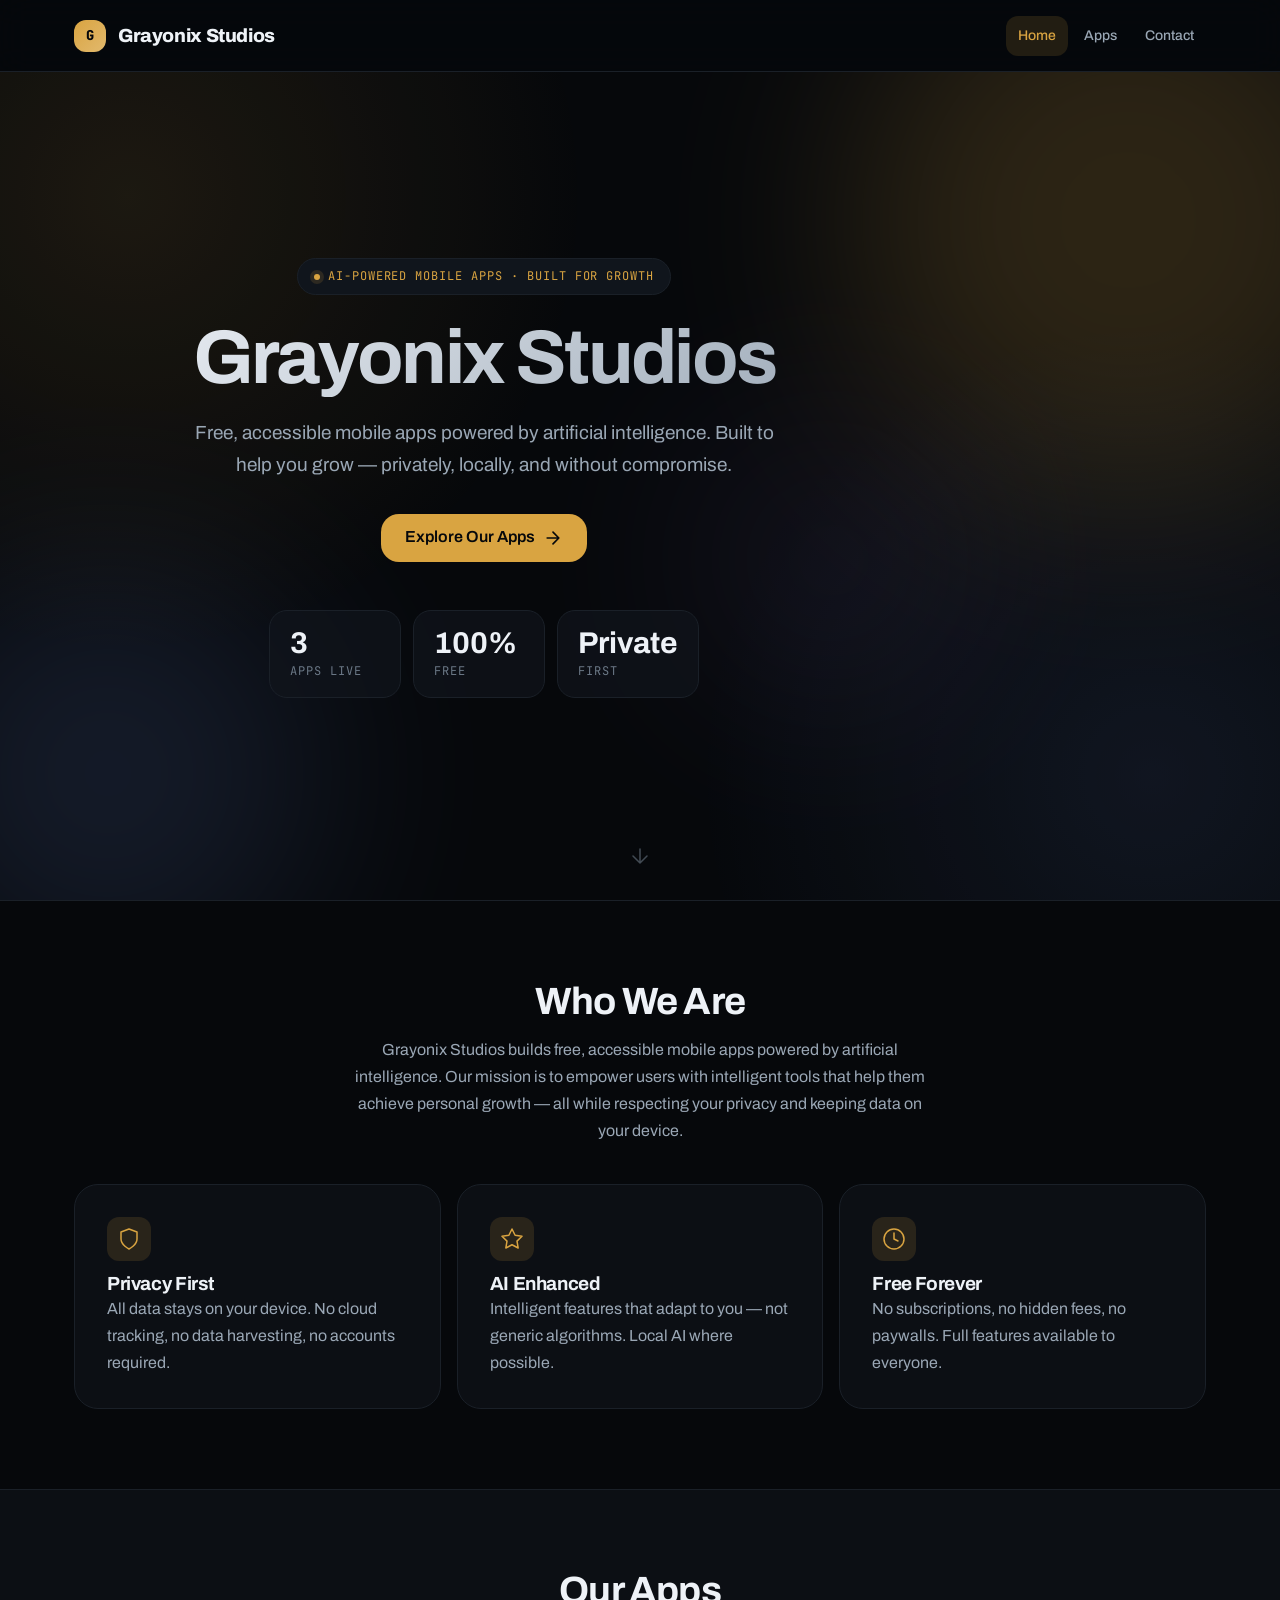
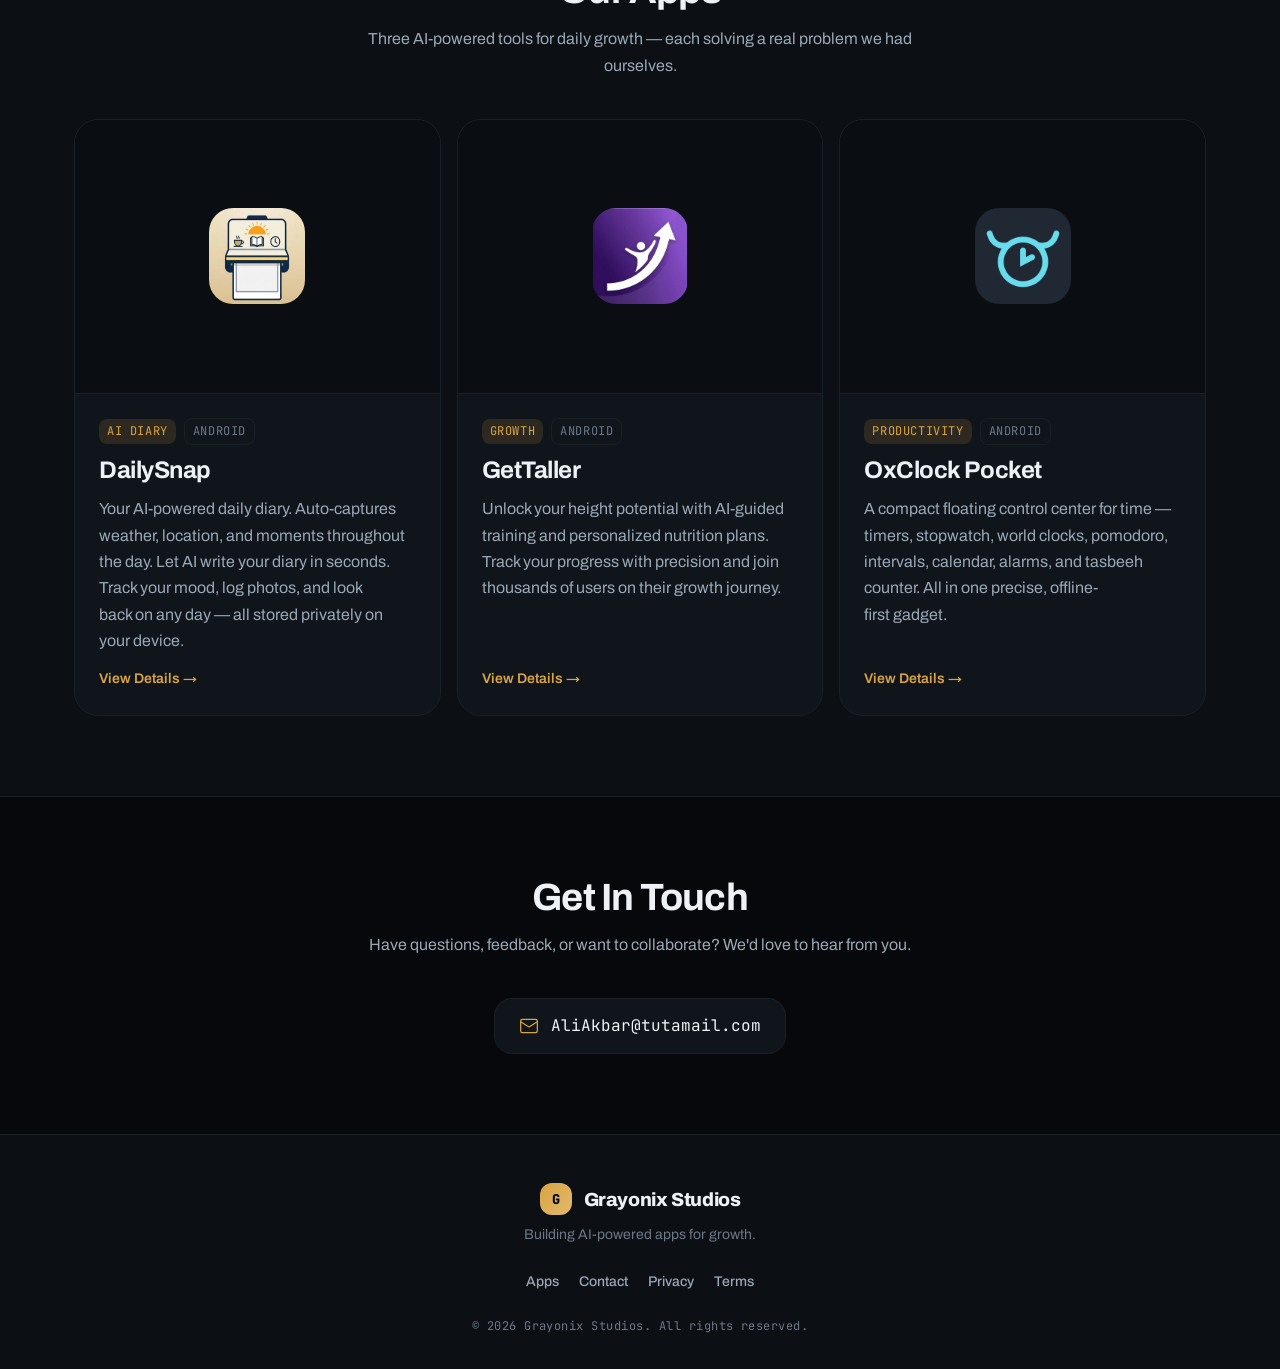
==== commit dc6209d3: "Major UI v2 overhaul — warm gold accent, Archivo type, refined spacing and motion" ====
--- a/index.html
+++ b/index.html
@@ -7,59 +7,54 @@
     <title>Grayonix Studios</title>
     <link rel="preconnect" href="https://fonts.googleapis.com">
     <link rel="preconnect" href="https://fonts.gstatic.com" crossorigin>
-    <link href="https://fonts.googleapis.com/css2?family=Space+Grotesk:wght@400;500;600;700&family=JetBrains+Mono:wght@400;600&display=swap" rel="stylesheet">
+    <link href="https://fonts.googleapis.com/css2?family=Archivo:wght@400;500;600;700;800&family=JetBrains+Mono:wght@400;600&display=swap" rel="stylesheet">
     <link rel="stylesheet" href="css/style.css">
 </head>
 <body>
-    <!-- Navigation Bar -->
+    <!-- Navigation -->
     <nav class="navbar" role="navigation" aria-label="Main navigation">
         <div class="nav-container">
             <div class="nav-logo">
                 <a href="/" class="logo-link" aria-label="Grayonix Studios Home">
-                    <svg class="logo-mark" viewBox="0 0 32 32" fill="none" aria-hidden="true">
-                        <rect width="32" height="32" rx="8" fill="currentColor"/>
-                        <path d="M8 12h16M8 16h12M8 20h8" stroke="white" stroke-width="2.5" stroke-linecap="round"/>
-                    </svg>
+                    <div class="logo-mark">G</div>
                     <span class="logo-text">Grayonix Studios</span>
                 </a>
             </div>
             <button class="hamburger-menu" id="hamburger-menu" aria-label="Toggle navigation menu" aria-expanded="false" aria-controls="nav-menu">
-                <span aria-hidden="true"></span>
-                <span aria-hidden="true"></span>
-                <span aria-hidden="true"></span>
+                <span></span><span></span><span></span>
             </button>
             <ul class="nav-menu" id="nav-menu" role="menubar">
-                <li role="none"><a href="#home" class="nav-link" role="menuitem">Home</a></li>
-                <li role="none"><a href="#apps" class="nav-link" role="menuitem">Apps</a></li>
-                <li role="none"><a href="#contact" class="nav-link" role="menuitem">Contact</a></li>
+                <li role="none"><a href="#home" class="nav-link">Home</a></li>
+                <li role="none"><a href="#apps" class="nav-link">Apps</a></li>
+                <li role="none"><a href="#contact" class="nav-link">Contact</a></li>
             </ul>
         </div>
     </nav>
 
     <main>
-        <!-- Hero Section -->
+        <!-- Hero -->
         <section id="home" class="hero-section" aria-labelledby="hero-title">
             <div class="hero-bg" aria-hidden="true">
-                <div class="grid-pattern"></div>
+                <div class="mesh"></div>
                 <div class="orb orb-1"></div>
                 <div class="orb orb-2"></div>
                 <div class="orb orb-3"></div>
             </div>
             <div class="container">
                 <div class="hero-content">
-                    <div class="hero-badge" aria-hidden="true">
+                    <div class="hero-kicker">
                         <span class="badge-dot"></span>
-                        <span>AI-Powered Mobile Apps</span>
+                        AI-Powered Mobile Apps · Built for Growth
                     </div>
                     <h1 id="hero-title" class="hero-title">Grayonix Studios</h1>
-                    <p class="hero-subtitle">Building free, accessible mobile apps powered by artificial intelligence to help you grow.</p>
+                    <p class="hero-subtitle">Free, accessible mobile apps powered by artificial intelligence. Built to help you grow — privately, locally, and without compromise.</p>
                     <div class="hero-cta">
                         <a href="#apps" class="cta-button cta-primary">
                             <span>Explore Our Apps</span>
                             <svg width="20" height="20" viewBox="0 0 24 24" fill="none" stroke="currentColor" stroke-width="2" stroke-linecap="round" stroke-linejoin="round" aria-hidden="true"><path d="M5 12h14M12 5l7 7-7 7"/></svg>
                         </a>
                     </div>
-                    <div class="hero-stats" aria-label="Studio statistics">
+                    <div class="hero-stats">
                         <div class="stat">
                             <span class="stat-value">3</span>
                             <span class="stat-label">Apps Live</span>
@@ -69,7 +64,7 @@
                             <span class="stat-label">Free</span>
                         </div>
                         <div class="stat">
-                            <span class="stat-value">Privacy</span>
+                            <span class="stat-value">Private</span>
                             <span class="stat-label">First</span>
                         </div>
                     </div>
@@ -80,40 +75,46 @@
             </div>
         </section>
 
-        <!-- About Section -->
+        <!-- About / Values -->
         <section id="about" class="about-section" aria-labelledby="about-title">
             <div class="container">
                 <div class="section-header">
                     <h2 id="about-title" class="section-title">Who We Are</h2>
-                    <p class="section-subtitle">Grayonix Studios builds free, accessible mobile apps powered by artificial intelligence. Our mission is to empower users with intelligent tools that help them achieve their personal growth goals through technology — all while respecting your privacy and storing data locally on your device.</p>
+                    <p class="section-subtitle">Grayonix Studios builds free, accessible mobile apps powered by artificial intelligence. Our mission is to empower users with intelligent tools that help them achieve personal growth — all while respecting your privacy and keeping data on your device.</p>
                 </div>
                 <div class="values-grid">
                     <article class="value-card">
                         <div class="value-icon" aria-hidden="true">
                             <svg width="24" height="24" viewBox="0 0 24 24" fill="none" stroke="currentColor" stroke-width="1.5" stroke-linecap="round" stroke-linejoin="round"><path d="M12 22s8-4 8-10V5l-8-3-8 3v7c0 6 8 10 8 10z"/></svg>
                         </div>
-                        <h3>Privacy First</h3>
-                        <p>All data stays on your device. No cloud tracking, no data harvesting, no accounts required.</p>
+                        <div class="value-content">
+                            <h3>Privacy First</h3>
+                            <p>All data stays on your device. No cloud tracking, no data harvesting, no accounts required.</p>
+                        </div>
                     </article>
                     <article class="value-card">
                         <div class="value-icon" aria-hidden="true">
                             <svg width="24" height="24" viewBox="0 0 24 24" fill="none" stroke="currentColor" stroke-width="1.5" stroke-linecap="round" stroke-linejoin="round"><polygon points="12 2 15.09 8.26 22 9.27 17 14.14 18.18 21.02 12 17.77 5.82 21.02 7 14.14 2 9.27 8.91 8.26 12 2"/></svg>
                         </div>
-                        <h3>AI Enhanced</h3>
-                        <p>Intelligent features that adapt to you — not generic algorithms. Local AI where possible.</p>
+                        <div class="value-content">
+                            <h3>AI Enhanced</h3>
+                            <p>Intelligent features that adapt to you — not generic algorithms. Local AI where possible.</p>
+                        </div>
                     </article>
                     <article class="value-card">
                         <div class="value-icon" aria-hidden="true">
                             <svg width="24" height="24" viewBox="0 0 24 24" fill="none" stroke="currentColor" stroke-width="1.5" stroke-linecap="round" stroke-linejoin="round"><circle cx="12" cy="12" r="10"/><path d="M12 6v6l4 2"/></svg>
                         </div>
-                        <h3>Free Forever</h3>
-                        <p>No subscriptions, no hidden fees, no paywalls. Full features available to everyone.</p>
-                    </article>
-                </div>
-            </div>
-        </section>
-
-        <!-- Featured Apps Section -->
+                        <div class="value-content">
+                            <h3>Free Forever</h3>
+                            <p>No subscriptions, no hidden fees, no paywalls. Full features available to everyone.</p>
+                        </div>
+                    </article>
+                </div>
+            </div>
+        </section>
+
+        <!-- Apps -->
         <section id="apps" class="apps-section" aria-labelledby="apps-title">
             <div class="container">
                 <div class="section-header">
@@ -121,7 +122,6 @@
                     <p class="section-subtitle">Three AI-powered tools for daily growth — each solving a real problem we had ourselves.</p>
                 </div>
                 <div class="apps-grid">
-                    <!-- DailySnap -->
                     <article class="app-card" data-app="dailysnap">
                         <div class="app-card-media">
                             <img src="assets/dailysnap-icon.png" alt="" class="app-icon" loading="lazy">
@@ -143,7 +143,6 @@
                         </div>
                     </article>
 
-                    <!-- GetTaller -->
                     <article class="app-card" data-app="gettaller">
                         <div class="app-card-media">
                             <img src="assets/gettaller-icon.png" alt="" class="app-icon" loading="lazy">
@@ -165,7 +164,6 @@
                         </div>
                     </article>
 
-                    <!-- OxClock Pocket -->
                     <article class="app-card" data-app="oxclock-pocket">
                         <div class="app-card-media">
                             <img src="assets/oxclock-pocket-icon.png" alt="" class="app-icon" loading="lazy">
@@ -190,7 +188,7 @@
             </div>
         </section>
 
-        <!-- Contact Section -->
+        <!-- Contact -->
         <section id="contact" class="contact-section" aria-labelledby="contact-title">
             <div class="container">
                 <div class="section-header">
@@ -213,10 +211,7 @@
             <div class="footer-content">
                 <div class="footer-brand">
                     <a href="/" class="logo-link" aria-label="Grayonix Studios Home">
-                        <svg class="logo-mark" viewBox="0 0 32 32" fill="none" aria-hidden="true">
-                            <rect width="32" height="32" rx="8" fill="currentColor"/>
-                            <path d="M8 12h16M8 16h12M8 20h8" stroke="white" stroke-width="2.5" stroke-linecap="round"/>
-                        </svg>
+                        <div class="logo-mark">G</div>
                         <span class="logo-text">Grayonix Studios</span>
                     </a>
                     <p class="footer-tagline">Building AI-powered apps for growth.</p>
--- a/css/style.css
+++ b/css/style.css
@@ -1,53 +1,53 @@
-/* Grayonix Studios - Main Stylesheet */
-/* Design system: Space Grotesk + JetBrains Mono, dark field with cyan signal accent */
-
-/* ============================================ */
-/* TOKENS */
-/* ============================================ */
+/* Grayonix Studios — Design System v2
+   Atmospheric, editorial, tactile. Dark field with warm gold/copper accent.
+   Space Grotesk for display/body, JetBrains Mono for data.
+   Single-page site: hero → values → apps → contact → footer.
+*/
 
 :root {
-  /* Surfaces — picked from the use scene: an app storefront read at night on a phone */
-  --color-bg: #080b10;
-  --color-bg-elevated: #0d1219;
-  --color-bg-card: #121a24;
-  --color-bg-inset: #0a1018;
-  --color-border: #1d2836;
-  --color-border-hover: #31445c;
+  /* Surfaces */
+  --color-bg: #06080b;
+  --color-bg-elevated: #0c0f14;
+  --color-bg-card: #10151c;
+  --color-bg-inset: #0a0d12;
+  --color-border: #1a2028;
+  --color-border-hover: #313d4f;
 
   /* Text */
   --color-fg: #eef2f7;
-  --color-fg-muted: #a3b2c4;
-  --color-fg-subtle: #7d8ea3;
-
-  /* Signal */
-  --color-accent: #2ee6b0;
-  --color-accent-strong: #5cf2c4;
-  --color-accent-dim: rgba(46, 230, 176, 0.12);
-  --color-accent-line: rgba(46, 230, 176, 0.32);
-
-  /* Secondary hues used sparingly for taxonomy, not decoration */
-  --color-blue: #6aa9ff;
-  --color-violet: #a98bff;
+  --color-fg-muted: #9aa7b5;
+  --color-fg-subtle: #6b7886;
+
+  /* Accent — warm gold/copper, restrained */
+  --color-accent: #d9a441;
+  --color-accent-strong: #e2b96d;
+  --color-accent-dim: rgba(217, 164, 65, 0.14);
+  --color-accent-line: rgba(217, 164, 65, 0.28);
+
+  /* Secondary — muted for taxonomy */
+  --color-blue: #7ea3ff;
+  --color-violet: #b794f6;
 
   /* Type */
-  --font-display: "Space Grotesk", system-ui, -apple-system, sans-serif;
-  --font-body: "Space Grotesk", system-ui, -apple-system, sans-serif;
+  --font-display: "Archivo", system-ui, -apple-system, sans-serif;
+  --font-body: "Archivo", system-ui, -apple-system, sans-serif;
   --font-mono: "JetBrains Mono", "Fira Code", monospace;
 
   --fw-regular: 400;
   --fw-medium: 500;
   --fw-semibold: 600;
   --fw-bold: 700;
-
-  --text-xs: clamp(0.6875rem, 0.66rem + 0.12vw, 0.75rem);
-  --text-sm: clamp(0.8125rem, 0.78rem + 0.18vw, 0.875rem);
-  --text-base: clamp(0.9375rem, 0.9rem + 0.22vw, 1rem);
-  --text-lg: clamp(1.0625rem, 1rem + 0.32vw, 1.1875rem);
+  --fw-black: 800;
+
+  --text-xs: clamp(0.7rem, 0.67rem + 0.12vw, 0.75rem);
+  --text-sm: clamp(0.82rem, 0.78rem + 0.18vw, 0.875rem);
+  --text-base: clamp(0.94rem, 0.9rem + 0.22vw, 1rem);
+  --text-lg: clamp(1.06rem, 1rem + 0.32vw, 1.1875rem);
   --text-xl: clamp(1.25rem, 1.12rem + 0.6vw, 1.5rem);
   --text-2xl: clamp(1.5rem, 1.28rem + 1vw, 1.875rem);
   --text-3xl: clamp(1.75rem, 1.45rem + 1.4vw, 2.375rem);
   --text-4xl: clamp(2rem, 1.55rem + 2.1vw, 3rem);
-  --text-5xl: clamp(2.5rem, 1.7rem + 3.6vw, 4.5rem);
+  --text-5xl: clamp(2.75rem, 1.8rem + 3.8vw, 4.75rem);
 
   /* Space */
   --space-1: 4px;
@@ -63,25 +63,25 @@
   --space-20: 80px;
 
   /* Shape */
-  --radius-sm: 6px;
-  --radius-md: 10px;
-  --radius-lg: 14px;
-  --radius-xl: 18px;
+  --radius-sm: 8px;
+  --radius-md: 12px;
+  --radius-lg: 18px;
+  --radius-xl: 24px;
   --radius-full: 9999px;
 
-  /* Elevation: offset + blur, neutral tint */
-  --shadow-sm: 0 1px 2px rgba(0, 0, 0, 0.4);
-  --shadow-md: 0 6px 16px -4px rgba(0, 0, 0, 0.5);
-  --shadow-lg: 0 18px 40px -12px rgba(0, 0, 0, 0.65);
+  /* Elevation */
+  --shadow-sm: 0 1px 2px rgba(0, 0, 0, 0.5);
+  --shadow-md: 0 8px 24px -4px rgba(0, 0, 0, 0.6);
+  --shadow-lg: 0 20px 48px -12px rgba(0, 0, 0, 0.75);
 
   --ease-out: cubic-bezier(0.16, 1, 0.3, 1);
-  --t-fast: 130ms var(--ease-out);
-  --t-base: 220ms var(--ease-out);
-  --t-slow: 420ms var(--ease-out);
+  --t-fast: 140ms var(--ease-out);
+  --t-base: 240ms var(--ease-out);
+  --t-slow: 500ms var(--ease-out);
 
   --container-max: 1180px;
   --container-pad: var(--space-6);
-  --nav-height: 68px;
+  --nav-height: 72px;
 }
 
 /* ============================================ */
@@ -119,7 +119,7 @@
 h1, h2, h3, h4, h5, h6 {
   font-family: var(--font-display);
   font-weight: var(--fw-bold);
-  line-height: 1.15;
+  line-height: 1.12;
   letter-spacing: -0.02em;
   color: var(--color-fg);
   text-wrap: balance;
@@ -133,7 +133,7 @@
   border-radius: var(--radius-sm);
   background: var(--color-bg-inset);
   border: 1px solid var(--color-border);
-  color: var(--color-accent);
+  color: var(--color-accent-strong);
 }
 
 :focus-visible {
@@ -195,10 +195,11 @@
   top: 0;
   z-index: 100;
   height: var(--nav-height);
-  background: color-mix(in srgb, var(--color-bg) 88%, transparent);
-  backdrop-filter: blur(16px) saturate(140%);
-  -webkit-backdrop-filter: blur(16px) saturate(140%);
+  background: color-mix(in srgb, var(--color-bg) 82%, transparent);
+  backdrop-filter: blur(16px) saturate(130%);
+  -webkit-backdrop-filter: blur(16px) saturate(130%);
   border-bottom: 1px solid var(--color-border);
+  transition: background var(--t-base), border-color var(--t-base);
 }
 
 .nav-container {
@@ -224,15 +225,23 @@
 .logo-link:hover { opacity: 0.82; }
 
 .logo-mark {
-  width: 34px;
-  height: 34px;
+  width: 32px;
+  height: 32px;
   flex-shrink: 0;
-  color: var(--color-accent);
+  border-radius: var(--radius-md);
+  background: linear-gradient(135deg, var(--color-accent), var(--color-accent-strong));
+  color: #06080b;
+  display: grid;
+  place-items: center;
+  font-family: var(--font-mono);
+  font-weight: var(--fw-black);
+  font-size: 0.85rem;
+  letter-spacing: -0.03em;
 }
 
 .logo-text {
   font-family: var(--font-display);
-  font-weight: var(--fw-bold);
+  font-weight: var(--fw-black);
   font-size: var(--text-lg);
   letter-spacing: -0.02em;
 }
@@ -336,48 +345,47 @@
   pointer-events: none;
 }
 
-/* One-axis dot field: a measurement grid, not a synthwave floor */
-.grid-pattern {
+/* Soft gradient mesh: editorial atmosphere, not synthwave */
+.mesh {
   position: absolute;
   inset: 0;
-  background-image: radial-gradient(circle, var(--color-border) 1px, transparent 1px);
-  background-size: 28px 28px;
-  opacity: 0.55;
-  mask-image: radial-gradient(ellipse 90% 70% at 50% 20%, black 10%, transparent 80%);
-  -webkit-mask-image: radial-gradient(ellipse 90% 70% at 50% 20%, black 10%, transparent 80%);
+  background:
+    radial-gradient(circle at 10% 15%, color-mix(in srgb, var(--color-accent) 12%, transparent) 0%, transparent 35%),
+    radial-gradient(circle at 90% 85%, color-mix(in srgb, var(--color-blue) 10%, transparent) 0%, transparent 35%);
+  opacity: 0.9;
 }
 
 .orb {
   position: absolute;
   border-radius: 50%;
-  filter: blur(90px);
-  opacity: 0.22;
+  filter: blur(100px);
+  opacity: 0.18;
 }
 
 .orb-1 {
-  width: min(520px, 60vw);
+  width: min(560px, 65vw);
   aspect-ratio: 1;
-  top: -18%;
-  right: -12%;
+  top: -16%;
+  right: -10%;
   background: var(--color-accent);
 }
 
 .orb-2 {
-  width: min(380px, 45vw);
+  width: min(420px, 50vw);
   aspect-ratio: 1;
-  bottom: -8%;
-  left: -10%;
+  bottom: -10%;
+  left: -8%;
   background: var(--color-blue);
-  opacity: 0.14;
+  opacity: 0.12;
 }
 
 .orb-3 {
-  width: min(260px, 30vw);
+  width: min(280px, 34vw);
   aspect-ratio: 1;
-  top: 38%;
-  right: 22%;
+  top: 42%;
+  right: 24%;
   background: var(--color-violet);
-  opacity: 0.1;
+  opacity: 0.08;
 }
 
 .hero-content {
@@ -386,7 +394,7 @@
   text-align: center;
 }
 
-.hero-badge {
+.hero-kicker {
   display: inline-flex;
   align-items: center;
   gap: var(--space-2);
@@ -397,9 +405,9 @@
   background: var(--color-bg-card);
   font-family: var(--font-mono);
   font-size: var(--text-xs);
-  letter-spacing: 0.06em;
+  letter-spacing: 0.08em;
   text-transform: uppercase;
-  color: var(--color-fg-muted);
+  color: var(--color-accent);
 }
 
 .badge-dot {
@@ -407,7 +415,7 @@
   height: 6px;
   border-radius: 50%;
   background: var(--color-accent);
-  box-shadow: 0 0 0 3px var(--color-accent-dim);
+  box-shadow: 0 0 0 4px var(--color-accent-dim);
 }
 
 .hero-title {
@@ -415,6 +423,10 @@
   line-height: 1.02;
   letter-spacing: -0.035em;
   margin-bottom: var(--space-5);
+  background: linear-gradient(135deg, var(--color-fg) 0%, var(--color-fg-muted) 100%);
+  -webkit-background-clip: text;
+  -webkit-text-fill-color: transparent;
+  background-clip: text;
 }
 
 .hero-subtitle {
@@ -455,7 +467,7 @@
 }
 
 .stat:hover {
-  border-color: var(--color-border-hover);
+  border-color: var(--color-accent-line);
   background: var(--color-bg-card);
 }
 
@@ -482,7 +494,7 @@
   left: 50%;
   transform: translateX(-50%);
   color: var(--color-fg-subtle);
-  opacity: 0.65;
+  opacity: 0.6;
   animation: nudge 2.6s var(--ease-out) infinite;
 }
 
@@ -541,16 +553,18 @@
   border-radius: var(--radius-md);
   background: var(--color-accent-dim);
   color: var(--color-accent);
-}
-
-.value-card h3 {
+  flex-shrink: 0;
+}
+
+.value-content h3 {
   font-size: var(--text-lg);
 }
 
-.value-card p {
+.value-content p {
   font-size: var(--text-base);
   line-height: 1.7;
   color: var(--color-fg-muted);
+  margin: 0;
 }
 
 @media (max-width: 980px) {
@@ -636,7 +650,7 @@
   padding: 0 var(--space-4);
   border-radius: var(--radius-full);
   background: var(--color-accent);
-  color: #04110d;
+  color: #06080b;
   font-size: var(--text-sm);
   font-weight: var(--fw-semibold);
 }
@@ -718,6 +732,10 @@
   padding: var(--space-20) 0;
   border-top: 1px solid var(--color-border);
   text-align: center;
+}
+
+.contact-content {
+  margin-top: var(--space-8);
 }
 
 .contact-email {
@@ -769,7 +787,7 @@
 
 .cta-primary {
   background: var(--color-accent);
-  color: #04110d;
+  color: #06080b;
 }
 
 .cta-primary:hover { background: var(--color-accent-strong); }
@@ -838,6 +856,8 @@
   align-items: center;
   gap: var(--space-2);
 }
+
+.footer-brand .logo-link:hover { opacity: 0.82; }
 
 .footer-tagline {
   font-size: var(--text-sm);
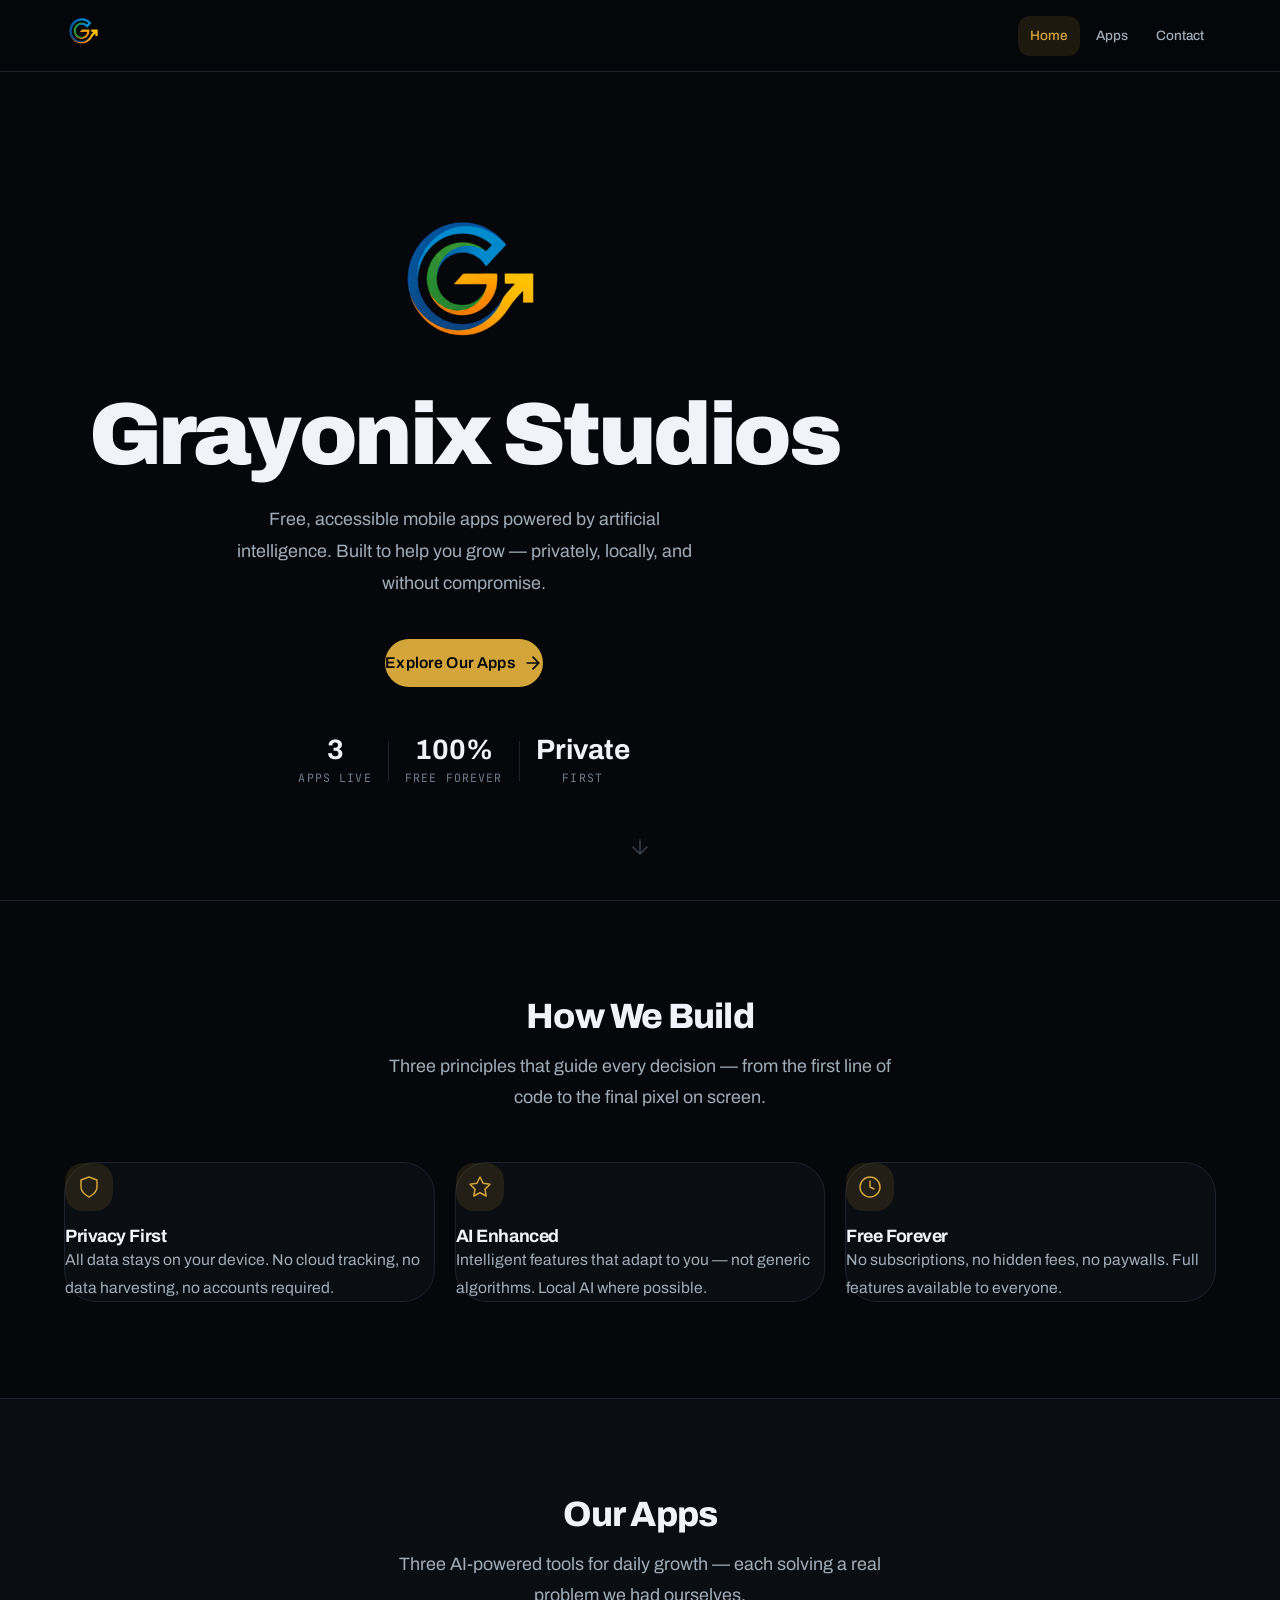
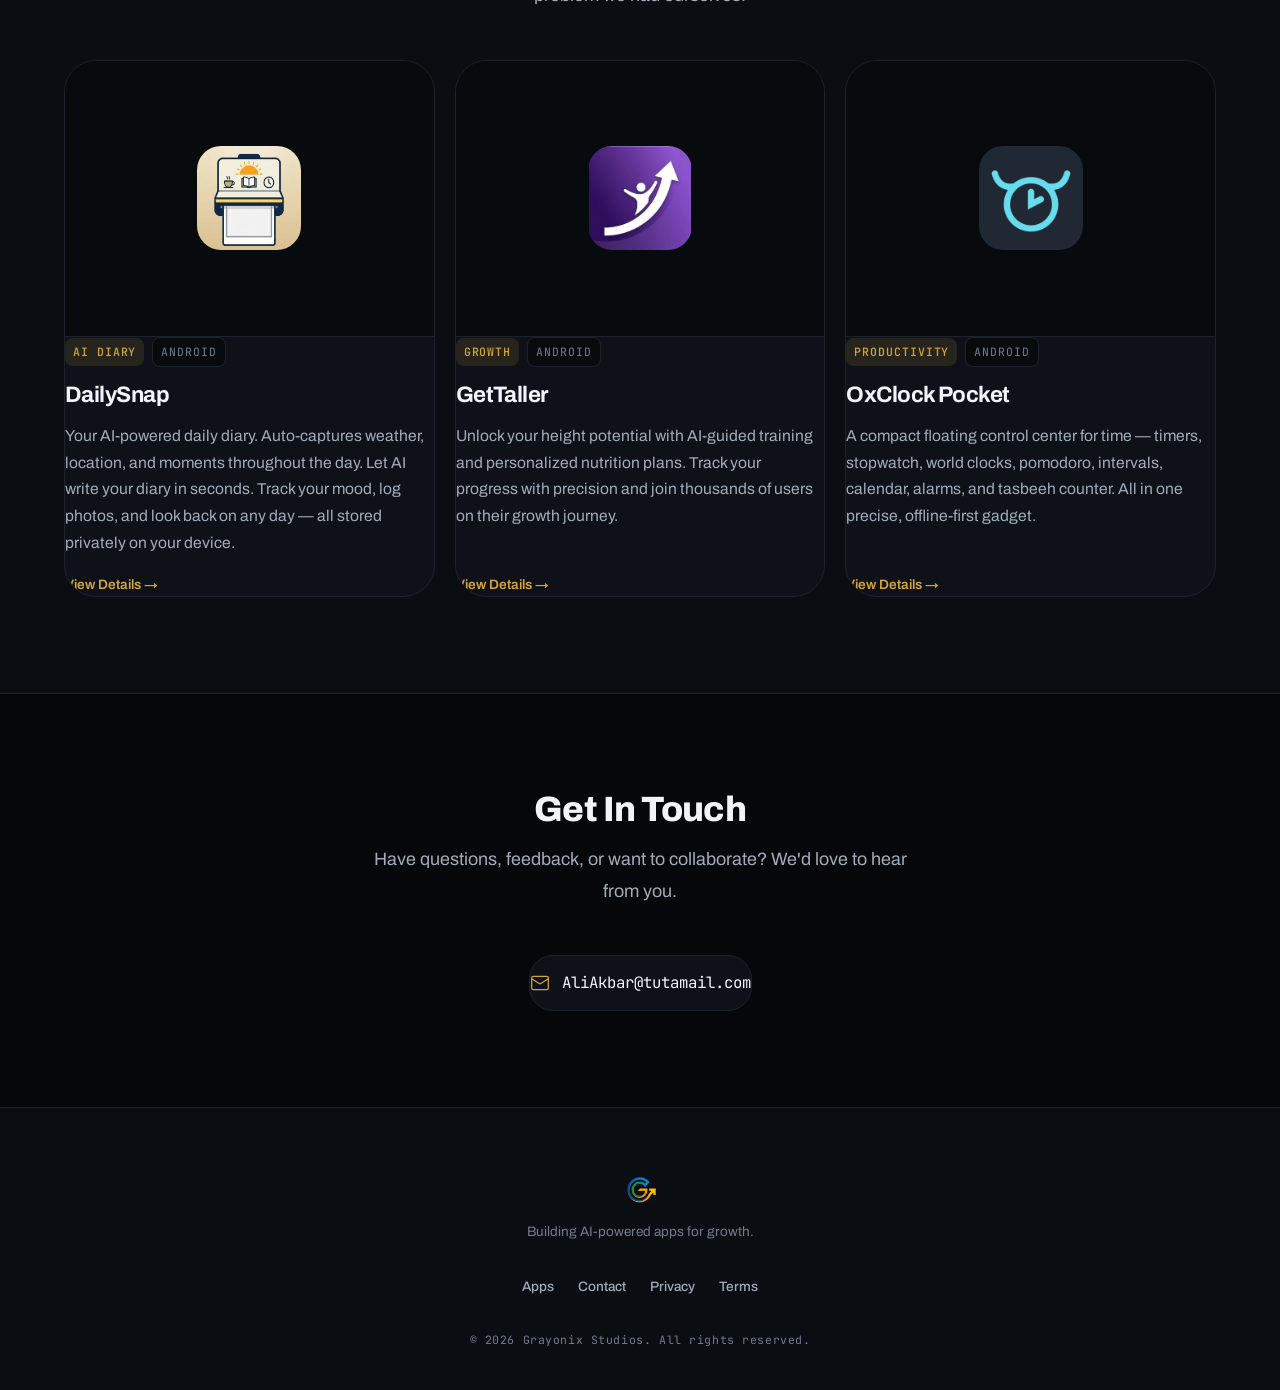
==== commit 57905588: "Design v6: real studio logo, clean editorial, no AI slop" ====
--- a/index.html
+++ b/index.html
@@ -3,21 +3,19 @@
 <head>
     <meta charset="UTF-8">
     <meta name="viewport" content="width=device-width, initial-scale=1.0">
-    <meta name="description" content="Grayonix Studios - Building AI-Powered Apps for Growth. DailySnap, GetTaller, OxClock Pocket.">
+    <meta name="description" content="Grayonix Studios — Building AI-powered mobile apps for growth: DailySnap, GetTaller, OxClock Pocket.">
     <title>Grayonix Studios</title>
     <link rel="preconnect" href="https://fonts.googleapis.com">
     <link rel="preconnect" href="https://fonts.gstatic.com" crossorigin>
-    <link href="https://fonts.googleapis.com/css2?family=Archivo:wght@400;500;600;700;800&family=JetBrains+Mono:wght@400;600&display=swap" rel="stylesheet">
+    <link href="https://fonts.googleapis.com/css2?family=Archivo:wght@400;500;600;700;800;900&family=JetBrains+Mono:wght@400;600&display=swap" rel="stylesheet">
     <link rel="stylesheet" href="css/style.css">
 </head>
 <body>
-    <!-- Navigation -->
     <nav class="navbar" role="navigation" aria-label="Main navigation">
         <div class="nav-container">
             <div class="nav-logo">
                 <a href="/" class="logo-link" aria-label="Grayonix Studios Home">
-                    <div class="logo-mark">G</div>
-                    <span class="logo-text">Grayonix Studios</span>
+                    <img src="assets/studio-logo.png" alt="" class="logo-img" width="36" height="36">
                 </a>
             </div>
             <button class="hamburger-menu" id="hamburger-menu" aria-label="Toggle navigation menu" aria-expanded="false" aria-controls="nav-menu">
@@ -32,19 +30,12 @@
     </nav>
 
     <main>
-        <!-- Hero -->
         <section id="home" class="hero-section" aria-labelledby="hero-title">
-            <div class="hero-bg" aria-hidden="true">
-                <div class="mesh"></div>
-                <div class="orb orb-1"></div>
-                <div class="orb orb-2"></div>
-                <div class="orb orb-3"></div>
-            </div>
+            <div class="hero-bg" aria-hidden="true"></div>
             <div class="container">
                 <div class="hero-content">
-                    <div class="hero-kicker">
-                        <span class="badge-dot"></span>
-                        AI-Powered Mobile Apps · Built for Growth
+                    <div class="hero-logo" aria-hidden="true">
+                        <img src="assets/studio-logo.png" alt="" class="hero-logo-img">
                     </div>
                     <h1 id="hero-title" class="hero-title">Grayonix Studios</h1>
                     <p class="hero-subtitle">Free, accessible mobile apps powered by artificial intelligence. Built to help you grow — privately, locally, and without compromise.</p>
@@ -54,18 +45,20 @@
                             <svg width="20" height="20" viewBox="0 0 24 24" fill="none" stroke="currentColor" stroke-width="2" stroke-linecap="round" stroke-linejoin="round" aria-hidden="true"><path d="M5 12h14M12 5l7 7-7 7"/></svg>
                         </a>
                     </div>
-                    <div class="hero-stats">
-                        <div class="stat">
-                            <span class="stat-value">3</span>
-                            <span class="stat-label">Apps Live</span>
-                        </div>
-                        <div class="stat">
-                            <span class="stat-value">100%</span>
-                            <span class="stat-label">Free</span>
-                        </div>
-                        <div class="stat">
-                            <span class="stat-value">Private</span>
-                            <span class="stat-label">First</span>
+                    <div class="hero-trust">
+                        <div class="trust-item">
+                            <span class="trust-value">3</span>
+                            <span class="trust-label">Apps Live</span>
+                        </div>
+                        <div class="trust-divider" aria-hidden="true"></div>
+                        <div class="trust-item">
+                            <span class="trust-value">100%</span>
+                            <span class="trust-label">Free Forever</span>
+                        </div>
+                        <div class="trust-divider" aria-hidden="true"></div>
+                        <div class="trust-item">
+                            <span class="trust-value">Private</span>
+                            <span class="trust-label">First</span>
                         </div>
                     </div>
                 </div>
@@ -75,15 +68,14 @@
             </div>
         </section>
 
-        <!-- About / Values -->
         <section id="about" class="about-section" aria-labelledby="about-title">
             <div class="container">
                 <div class="section-header">
-                    <h2 id="about-title" class="section-title">Who We Are</h2>
-                    <p class="section-subtitle">Grayonix Studios builds free, accessible mobile apps powered by artificial intelligence. Our mission is to empower users with intelligent tools that help them achieve personal growth — all while respecting your privacy and keeping data on your device.</p>
+                    <h2 id="about-title" class="section-title">How We Build</h2>
+                    <p class="section-subtitle">Three principles that guide every decision — from the first line of code to the final pixel on screen.</p>
                 </div>
                 <div class="values-grid">
-                    <article class="value-card">
+                    <article class="value-card" data-reveal>
                         <div class="value-icon" aria-hidden="true">
                             <svg width="24" height="24" viewBox="0 0 24 24" fill="none" stroke="currentColor" stroke-width="1.5" stroke-linecap="round" stroke-linejoin="round"><path d="M12 22s8-4 8-10V5l-8-3-8 3v7c0 6 8 10 8 10z"/></svg>
                         </div>
@@ -92,7 +84,7 @@
                             <p>All data stays on your device. No cloud tracking, no data harvesting, no accounts required.</p>
                         </div>
                     </article>
-                    <article class="value-card">
+                    <article class="value-card" data-reveal>
                         <div class="value-icon" aria-hidden="true">
                             <svg width="24" height="24" viewBox="0 0 24 24" fill="none" stroke="currentColor" stroke-width="1.5" stroke-linecap="round" stroke-linejoin="round"><polygon points="12 2 15.09 8.26 22 9.27 17 14.14 18.18 21.02 12 17.77 5.82 21.02 7 14.14 2 9.27 8.91 8.26 12 2"/></svg>
                         </div>
@@ -101,7 +93,7 @@
                             <p>Intelligent features that adapt to you — not generic algorithms. Local AI where possible.</p>
                         </div>
                     </article>
-                    <article class="value-card">
+                    <article class="value-card" data-reveal>
                         <div class="value-icon" aria-hidden="true">
                             <svg width="24" height="24" viewBox="0 0 24 24" fill="none" stroke="currentColor" stroke-width="1.5" stroke-linecap="round" stroke-linejoin="round"><circle cx="12" cy="12" r="10"/><path d="M12 6v6l4 2"/></svg>
                         </div>
@@ -114,7 +106,6 @@
             </div>
         </section>
 
-        <!-- Apps -->
         <section id="apps" class="apps-section" aria-labelledby="apps-title">
             <div class="container">
                 <div class="section-header">
@@ -122,15 +113,9 @@
                     <p class="section-subtitle">Three AI-powered tools for daily growth — each solving a real problem we had ourselves.</p>
                 </div>
                 <div class="apps-grid">
-                    <article class="app-card" data-app="dailysnap">
+                    <article class="app-card" data-app="dailysnap" data-reveal>
                         <div class="app-card-media">
                             <img src="assets/dailysnap-icon.png" alt="" class="app-icon" loading="lazy">
-                            <div class="app-card-overlay">
-                                <a href="/app/dailysnap/" class="card-cta">
-                                    <span>View App</span>
-                                    <svg width="16" height="16" viewBox="0 0 24 24" fill="none" stroke="currentColor" stroke-width="2" stroke-linecap="round" stroke-linejoin="round"><path d="M5 12h14M12 5l7 7-7 7"/></svg>
-                                </a>
-                            </div>
                         </div>
                         <div class="app-card-content">
                             <div class="app-meta">
@@ -143,15 +128,9 @@
                         </div>
                     </article>
 
-                    <article class="app-card" data-app="gettaller">
+                    <article class="app-card" data-app="gettaller" data-reveal>
                         <div class="app-card-media">
                             <img src="assets/gettaller-icon.png" alt="" class="app-icon" loading="lazy">
-                            <div class="app-card-overlay">
-                                <a href="/app/gettaller/" class="card-cta">
-                                    <span>View App</span>
-                                    <svg width="16" height="16" viewBox="0 0 24 24" fill="none" stroke="currentColor" stroke-width="2" stroke-linecap="round" stroke-linejoin="round"><path d="M5 12h14M12 5l7 7-7 7"/></svg>
-                                </a>
-                            </div>
                         </div>
                         <div class="app-card-content">
                             <div class="app-meta">
@@ -164,15 +143,9 @@
                         </div>
                     </article>
 
-                    <article class="app-card" data-app="oxclock-pocket">
+                    <article class="app-card" data-app="oxclock-pocket" data-reveal>
                         <div class="app-card-media">
                             <img src="assets/oxclock-pocket-icon.png" alt="" class="app-icon" loading="lazy">
-                            <div class="app-card-overlay">
-                                <a href="/app/oxclock-pocket/" class="card-cta">
-                                    <span>View App</span>
-                                    <svg width="16" height="16" viewBox="0 0 24 24" fill="none" stroke="currentColor" stroke-width="2" stroke-linecap="round" stroke-linejoin="round"><path d="M5 12h14M12 5l7 7-7 7"/></svg>
-                                </a>
-                            </div>
                         </div>
                         <div class="app-card-content">
                             <div class="app-meta">
@@ -188,7 +161,6 @@
             </div>
         </section>
 
-        <!-- Contact -->
         <section id="contact" class="contact-section" aria-labelledby="contact-title">
             <div class="container">
                 <div class="section-header">
@@ -205,14 +177,12 @@
         </section>
     </main>
 
-    <!-- Footer -->
     <footer class="footer" role="contentinfo">
         <div class="container">
             <div class="footer-content">
                 <div class="footer-brand">
                     <a href="/" class="logo-link" aria-label="Grayonix Studios Home">
-                        <div class="logo-mark">G</div>
-                        <span class="logo-text">Grayonix Studios</span>
+                        <img src="assets/studio-logo.png" alt="" class="logo-img" width="32" height="32">
                     </a>
                     <p class="footer-tagline">Building AI-powered apps for growth.</p>
                 </div>
--- a/css/style.css
+++ b/css/style.css
@@ -1,34 +1,35 @@
-/* Grayonix Studios — Design System v2
-   Atmospheric, editorial, tactile. Dark field with warm gold/copper accent.
-   Space Grotesk for display/body, JetBrains Mono for data.
-   Single-page site: hero → values → apps → contact → footer.
+/* Grayonix Studios — Design System v6
+   Editorial, precise, restrained. Dark field with warm gold accent.
+   Archivo Black/900 for display, Archivo 400-600 for body, JetBrains Mono for data.
+   Hero → Philosophy → Apps → Contact → Footer.
+   Real studio logo used as image asset throughout.
 */
 
 :root {
-  /* Surfaces */
-  --color-bg: #06080b;
-  --color-bg-elevated: #0c0f14;
-  --color-bg-card: #10151c;
-  --color-bg-inset: #0a0d12;
-  --color-border: #1a2028;
-  --color-border-hover: #313d4f;
+  /* Surfaces — deep, layered, tactile */
+  --color-bg: #05070a;
+  --color-bg-elevated: #0a0d11;
+  --color-bg-card: #0e1218;
+  --color-bg-inset: #080b0e;
+  --color-border: #1c232d;
+  --color-border-hover: #364153;
 
   /* Text */
-  --color-fg: #eef2f7;
-  --color-fg-muted: #9aa7b5;
-  --color-fg-subtle: #6b7886;
-
-  /* Accent — warm gold/copper, restrained */
-  --color-accent: #d9a441;
-  --color-accent-strong: #e2b96d;
-  --color-accent-dim: rgba(217, 164, 65, 0.14);
-  --color-accent-line: rgba(217, 164, 65, 0.28);
-
-  /* Secondary — muted for taxonomy */
-  --color-blue: #7ea3ff;
-  --color-violet: #b794f6;
-
-  /* Type */
+  --color-fg: #f0f4f9;
+  --color-fg-muted: #a0adb9;
+  --color-fg-subtle: #707d8c;
+
+  /* Accent — warm gold, editorial restraint */
+  --color-accent: #d4a53a;
+  --color-accent-strong: #e0ba65;
+  --color-accent-dim: rgba(212, 165, 58, 0.12);
+  --color-accent-line: rgba(212, 165, 58, 0.26);
+
+  /* Secondary — muted, taxonomic only */
+  --color-blue: #7aa0f8;
+  --color-violet: #b390f4;
+
+  /* Type — Archivo for editorial weight, JetBrains Mono for precision */
   --font-display: "Archivo", system-ui, -apple-system, sans-serif;
   --font-body: "Archivo", system-ui, -apple-system, sans-serif;
   --font-mono: "JetBrains Mono", "Fira Code", monospace;
@@ -38,18 +39,20 @@
   --fw-semibold: 600;
   --fw-bold: 700;
   --fw-black: 800;
-
-  --text-xs: clamp(0.7rem, 0.67rem + 0.12vw, 0.75rem);
-  --text-sm: clamp(0.82rem, 0.78rem + 0.18vw, 0.875rem);
-  --text-base: clamp(0.94rem, 0.9rem + 0.22vw, 1rem);
-  --text-lg: clamp(1.06rem, 1rem + 0.32vw, 1.1875rem);
-  --text-xl: clamp(1.25rem, 1.12rem + 0.6vw, 1.5rem);
-  --text-2xl: clamp(1.5rem, 1.28rem + 1vw, 1.875rem);
-  --text-3xl: clamp(1.75rem, 1.45rem + 1.4vw, 2.375rem);
-  --text-4xl: clamp(2rem, 1.55rem + 2.1vw, 3rem);
-  --text-5xl: clamp(2.75rem, 1.8rem + 3.8vw, 4.75rem);
-
-  /* Space */
+  --fw-heavy: 900;
+
+  --text-xs: clamp(0.68rem, 0.65rem + 0.12vw, 0.72rem);
+  --text-sm: clamp(0.8rem, 0.76rem + 0.18vw, 0.85rem);
+  --text-base: clamp(0.92rem, 0.88rem + 0.22vw, 0.98rem);
+  --text-lg: clamp(1.02rem, 0.96rem + 0.32vw, 1.12rem);
+  --text-xl: clamp(1.18rem, 1.08rem + 0.6vw, 1.4rem);
+  --text-2xl: clamp(1.4rem, 1.2rem + 1vw, 1.75rem);
+  --text-3xl: clamp(1.6rem, 1.3rem + 1.4vw, 2.2rem);
+  --text-4xl: clamp(1.9rem, 1.45rem + 2.1vw, 2.8rem);
+  --text-5xl: clamp(2.5rem, 1.6rem + 3.8vw, 4.2rem);
+  --text-6xl: clamp(3rem, 1.8rem + 5vw, 5.5rem);
+
+  /* Space — generous, editorial rhythm */
   --space-1: 4px;
   --space-2: 8px;
   --space-3: 12px;
@@ -61,25 +64,30 @@
   --space-12: 48px;
   --space-16: 64px;
   --space-20: 80px;
+  --space-24: 96px;
 
   /* Shape */
   --radius-sm: 8px;
   --radius-md: 12px;
   --radius-lg: 18px;
   --radius-xl: 24px;
+  --radius-2xl: 32px;
   --radius-full: 9999px;
 
-  /* Elevation */
+  /* Elevation — neutral depth, no colored halos */
   --shadow-sm: 0 1px 2px rgba(0, 0, 0, 0.5);
   --shadow-md: 0 8px 24px -4px rgba(0, 0, 0, 0.6);
-  --shadow-lg: 0 20px 48px -12px rgba(0, 0, 0, 0.75);
+  --shadow-lg: 0 24px 56px -16px rgba(0, 0, 0, 0.8);
+  --shadow-card: 0 4px 16px -4px rgba(0, 0, 0, 0.5);
 
   --ease-out: cubic-bezier(0.16, 1, 0.3, 1);
-  --t-fast: 140ms var(--ease-out);
-  --t-base: 240ms var(--ease-out);
-  --t-slow: 500ms var(--ease-out);
-
-  --container-max: 1180px;
+  --ease-spring: cubic-bezier(0.22, 1, 0.36, 1);
+  --t-fast: 120ms var(--ease-out);
+  --t-base: 200ms var(--ease-out);
+  --t-slow: 400ms var(--ease-out);
+  --t-reveal: 700ms var(--ease-out);
+
+  --container-max: 1200px;
   --container-pad: var(--space-6);
   --nav-height: 72px;
 }
@@ -103,7 +111,7 @@
   font-family: var(--font-body);
   font-size: var(--text-base);
   font-weight: var(--fw-regular);
-  line-height: 1.65;
+  line-height: 1.7;
   color: var(--color-fg);
   background-color: var(--color-bg);
   -webkit-font-smoothing: antialiased;
@@ -119,8 +127,8 @@
 h1, h2, h3, h4, h5, h6 {
   font-family: var(--font-display);
   font-weight: var(--fw-bold);
-  line-height: 1.12;
-  letter-spacing: -0.02em;
+  line-height: 1.08;
+  letter-spacing: -0.025em;
   color: var(--color-fg);
   text-wrap: balance;
   margin: 0;
@@ -128,7 +136,7 @@
 
 code {
   font-family: var(--font-mono);
-  font-size: 0.9em;
+  font-size: 0.88em;
   padding: 0.15em 0.4em;
   border-radius: var(--radius-sm);
   background: var(--color-bg-inset);
@@ -170,20 +178,22 @@
 main { overflow-x: clip; }
 
 .section-header {
-  max-width: 64ch;
-  margin: 0 auto var(--space-10);
+  max-width: 60ch;
+  margin: 0 auto var(--space-12);
   text-align: center;
 }
 
 .section-title {
   font-size: var(--text-3xl);
-  margin-bottom: var(--space-3);
+  font-weight: var(--fw-black);
+  margin-bottom: var(--space-4);
 }
 
 .section-subtitle {
-  font-size: var(--text-base);
-  line-height: 1.7;
+  font-size: var(--text-lg);
+  line-height: 1.75;
   color: var(--color-fg-muted);
+  font-weight: var(--fw-regular);
 }
 
 /* ============================================ */
@@ -195,9 +205,9 @@
   top: 0;
   z-index: 100;
   height: var(--nav-height);
-  background: color-mix(in srgb, var(--color-bg) 82%, transparent);
-  backdrop-filter: blur(16px) saturate(130%);
-  -webkit-backdrop-filter: blur(16px) saturate(130%);
+  background: color-mix(in srgb, var(--color-bg) 90%, transparent);
+  backdrop-filter: blur(20px) saturate(140%);
+  -webkit-backdrop-filter: blur(20px) saturate(140%);
   border-bottom: 1px solid var(--color-border);
   transition: background var(--t-base), border-color var(--t-base);
 }
@@ -222,28 +232,13 @@
   transition: opacity var(--t-fast);
 }
 
-.logo-link:hover { opacity: 0.82; }
-
-.logo-mark {
-  width: 32px;
-  height: 32px;
-  flex-shrink: 0;
+.logo-link:hover { opacity: 0.75; }
+
+.logo-img {
+  width: 36px;
+  height: 36px;
+  display: block;
   border-radius: var(--radius-md);
-  background: linear-gradient(135deg, var(--color-accent), var(--color-accent-strong));
-  color: #06080b;
-  display: grid;
-  place-items: center;
-  font-family: var(--font-mono);
-  font-weight: var(--fw-black);
-  font-size: 0.85rem;
-  letter-spacing: -0.03em;
-}
-
-.logo-text {
-  font-family: var(--font-display);
-  font-weight: var(--fw-black);
-  font-size: var(--text-lg);
-  letter-spacing: -0.02em;
 }
 
 .nav-menu {
@@ -265,7 +260,6 @@
 }
 
 .nav-link:hover { color: var(--color-fg); background: var(--color-bg-card); }
-
 .nav-link.active { color: var(--color-accent); background: var(--color-accent-dim); }
 
 .hamburger-menu {
@@ -325,7 +319,7 @@
 }
 
 /* ============================================ */
-/* HERO */
+/* HERO — centered, deliberate */
 /* ============================================ */
 
 .hero-section {
@@ -333,9 +327,8 @@
   display: grid;
   place-items: center;
   min-height: calc(100svh - var(--nav-height));
-  padding: var(--space-16) var(--container-pad) var(--space-20);
+  padding: var(--space-24) var(--container-pad) var(--space-20);
   overflow: hidden;
-  isolation: isolate;
 }
 
 .hero-bg {
@@ -345,96 +338,40 @@
   pointer-events: none;
 }
 
-/* Soft gradient mesh: editorial atmosphere, not synthwave */
-.mesh {
-  position: absolute;
-  inset: 0;
-  background:
-    radial-gradient(circle at 10% 15%, color-mix(in srgb, var(--color-accent) 12%, transparent) 0%, transparent 35%),
-    radial-gradient(circle at 90% 85%, color-mix(in srgb, var(--color-blue) 10%, transparent) 0%, transparent 35%);
-  opacity: 0.9;
-}
-
-.orb {
-  position: absolute;
-  border-radius: 50%;
-  filter: blur(100px);
-  opacity: 0.18;
-}
-
-.orb-1 {
-  width: min(560px, 65vw);
-  aspect-ratio: 1;
-  top: -16%;
-  right: -10%;
-  background: var(--color-accent);
-}
-
-.orb-2 {
-  width: min(420px, 50vw);
-  aspect-ratio: 1;
-  bottom: -10%;
-  left: -8%;
-  background: var(--color-blue);
-  opacity: 0.12;
-}
-
-.orb-3 {
-  width: min(280px, 34vw);
-  aspect-ratio: 1;
-  top: 42%;
-  right: 24%;
-  background: var(--color-violet);
-  opacity: 0.08;
-}
-
 .hero-content {
   width: 100%;
-  max-width: 820px;
+  max-width: 800px;
   text-align: center;
 }
 
-.hero-kicker {
-  display: inline-flex;
-  align-items: center;
-  gap: var(--space-2);
+.hero-logo {
+  margin-bottom: var(--space-8);
+}
+
+.hero-logo-img {
+  width: 160px;
+  height: auto;
+  display: block;
+  margin: 0 auto;
+  filter: drop-shadow(0 20px 40px -20px rgba(212, 165, 58, 0.3));
+}
+
+.hero-title {
+  font-size: var(--text-6xl);
+  font-weight: var(--fw-heavy);
+  line-height: 0.98;
+  letter-spacing: -0.04em;
   margin-bottom: var(--space-6);
-  padding: var(--space-2) var(--space-4);
-  border: 1px solid var(--color-border);
-  border-radius: var(--radius-full);
-  background: var(--color-bg-card);
-  font-family: var(--font-mono);
-  font-size: var(--text-xs);
-  letter-spacing: 0.08em;
-  text-transform: uppercase;
-  color: var(--color-accent);
-}
-
-.badge-dot {
-  width: 6px;
-  height: 6px;
-  border-radius: 50%;
-  background: var(--color-accent);
-  box-shadow: 0 0 0 4px var(--color-accent-dim);
-}
-
-.hero-title {
-  font-size: var(--text-5xl);
-  line-height: 1.02;
-  letter-spacing: -0.035em;
-  margin-bottom: var(--space-5);
-  background: linear-gradient(135deg, var(--color-fg) 0%, var(--color-fg-muted) 100%);
-  -webkit-background-clip: text;
-  -webkit-text-fill-color: transparent;
-  background-clip: text;
+  color: var(--color-fg);
 }
 
 .hero-subtitle {
-  max-width: 56ch;
-  margin: 0 auto var(--space-8);
+  max-width: 52ch;
+  margin: 0 auto var(--space-10);
   font-size: var(--text-lg);
-  line-height: 1.7;
+  line-height: 1.8;
   color: var(--color-fg-muted);
+  font-weight: var(--fw-regular);
   text-wrap: pretty;
 }
 
@@ -443,35 +380,25 @@
   flex-wrap: wrap;
   justify-content: center;
   gap: var(--space-3);
-  margin-bottom: var(--space-12);
-}
-
-.hero-stats {
+}
+
+.hero-trust {
   display: flex;
   flex-wrap: wrap;
   justify-content: center;
-  gap: var(--space-3);
-}
-
-.stat {
+  align-items: center;
+  gap: var(--space-4);
+  margin-top: var(--space-12);
+}
+
+.trust-item {
   display: flex;
   flex-direction: column;
   gap: 2px;
-  min-width: 132px;
-  padding: var(--space-4) var(--space-5);
-  border: 1px solid var(--color-border);
-  border-radius: var(--radius-lg);
-  background: color-mix(in srgb, var(--color-bg-card) 70%, transparent);
-  text-align: left;
-  transition: border-color var(--t-base), background-color var(--t-base);
-}
-
-.stat:hover {
-  border-color: var(--color-accent-line);
-  background: var(--color-bg-card);
-}
-
-.stat-value {
+  text-align: center;
+}
+
+.trust-value {
   font-family: var(--font-display);
   font-size: var(--text-2xl);
   font-weight: var(--fw-bold);
@@ -480,77 +407,90 @@
   font-variant-numeric: tabular-nums;
 }
 
-.stat-label {
+.trust-label {
   font-family: var(--font-mono);
   font-size: var(--text-xs);
-  letter-spacing: 0.08em;
+  letter-spacing: 0.1em;
   text-transform: uppercase;
   color: var(--color-fg-subtle);
 }
 
+.trust-divider {
+  width: 1px;
+  height: 40px;
+  background: var(--color-border);
+}
+
 .scroll-indicator {
   position: absolute;
-  bottom: var(--space-6);
+  bottom: var(--space-8);
   left: 50%;
   transform: translateX(-50%);
   color: var(--color-fg-subtle);
-  opacity: 0.6;
-  animation: nudge 2.6s var(--ease-out) infinite;
+  opacity: 0.5;
+  animation: nudge 3s var(--ease-out) infinite;
 }
 
 @keyframes nudge {
   0%, 100% { transform: translateX(-50%) translateY(0); }
-  50% { transform: translateX(-50%) translateY(6px); }
+  50% { transform: translateX(-50%) translateY(8px); }
 }
 
 @media (max-width: 820px) {
-  .hero-section { min-height: auto; padding: var(--space-12) var(--container-pad) var(--space-16); }
+  .hero-section { min-height: auto; padding: var(--space-16) var(--container-pad) var(--space-16); }
   .scroll-indicator { display: none; }
-}
-
-@media (max-width: 520px) {
-  .hero-stats { display: grid; grid-template-columns: 1fr 1fr; width: 100%; }
-  .stat { min-width: 0; }
-}
-
-/* ============================================ */
-/* ABOUT / VALUES */
+  .hero-logo-img { width: 120px; }
+  .trust-divider { display: none; }
+  .hero-trust { gap: var(--space-6); }
+}
+
+/* ============================================ */
+/* PHILOSOPHY / VALUES — scroll reveal */
 /* ============================================ */
 
 .about-section {
-  padding: var(--space-20) 0;
+  padding: var(--space-24) 0;
   border-top: 1px solid var(--color-border);
 }
 
 .values-grid {
   display: grid;
   grid-template-columns: repeat(3, 1fr);
+  gap: var(--space-5);
+}
+
+.value-card {
+  display: flex;
+  flex-direction: column;
   gap: var(--space-4);
-}
-
-.value-card {
-  display: flex;
-  flex-direction: column;
-  gap: var(--space-3);
-  padding: var(--space-8);
+  padding: var(--space-8) var(--space-7);
   border: 1px solid var(--color-border);
-  border-radius: var(--radius-xl);
+  border-radius: var(--radius-2xl);
   background: var(--color-bg-elevated);
-  transition: border-color var(--t-base), transform var(--t-base);
+  transition: border-color var(--t-base), transform var(--t-base), box-shadow var(--t-base);
+  opacity: 0;
+  transform: translateY(30px);
 }
 
 .value-card:hover {
   border-color: var(--color-border-hover);
-  transform: translateY(-3px);
+  transform: translateY(-4px);
+  box-shadow: var(--shadow-md);
+}
+
+.value-card.is-visible {
+  opacity: 1;
+  transform: translateY(0);
+  transition: opacity var(--t-reveal), transform var(--t-reveal);
 }
 
 .value-icon {
   display: inline-flex;
   align-items: center;
   justify-content: center;
-  width: 44px;
-  height: 44px;
-  border-radius: var(--radius-md);
+  width: 48px;
+  height: 48px;
+  border-radius: var(--radius-lg);
   background: var(--color-accent-dim);
   color: var(--color-accent);
   flex-shrink: 0;
@@ -558,29 +498,31 @@
 
 .value-content h3 {
   font-size: var(--text-lg);
+  font-weight: var(--fw-bold);
 }
 
 .value-content p {
   font-size: var(--text-base);
-  line-height: 1.7;
+  line-height: 1.75;
   color: var(--color-fg-muted);
   margin: 0;
 }
 
 @media (max-width: 980px) {
-  .values-grid { grid-template-columns: 1fr; }
+  .values-grid { grid-template-columns: 1fr; max-width: 480px; margin: 0 auto; }
 }
 
 @media (max-width: 820px) {
-  .about-section { padding: var(--space-16) 0; }
-}
-
-/* ============================================ */
-/* APPS */
+  .about-section { padding: var(--space-20) 0; }
+  .value-card { padding: var(--space-6) var(--space-5); }
+}
+
+/* ============================================ */
+/* APPS — showcase cards, scroll reveal */
 /* ============================================ */
 
 .apps-section {
-  padding: var(--space-20) 0;
+  padding: var(--space-24) 0;
   border-top: 1px solid var(--color-border);
   background: var(--color-bg-elevated);
 }
@@ -588,7 +530,7 @@
 .apps-grid {
   display: grid;
   grid-template-columns: repeat(3, 1fr);
-  gap: var(--space-4);
+  gap: var(--space-5);
   align-items: stretch;
 }
 
@@ -597,71 +539,51 @@
   flex-direction: column;
   overflow: hidden;
   border: 1px solid var(--color-border);
-  border-radius: var(--radius-xl);
+  border-radius: var(--radius-2xl);
   background: var(--color-bg-card);
   transition: border-color var(--t-base), transform var(--t-base), box-shadow var(--t-base);
+  opacity: 0;
+  transform: translateY(30px);
 }
 
 .app-card:hover,
 .app-card:focus-within {
   border-color: var(--color-accent-line);
-  transform: translateY(-4px);
+  transform: translateY(-6px);
   box-shadow: var(--shadow-lg);
 }
 
+.app-card.is-visible {
+  opacity: 1;
+  transform: translateY(0);
+  transition: opacity var(--t-reveal), transform var(--t-reveal);
+}
+
 .app-card-media {
-  position: relative;
   aspect-ratio: 4 / 3;
   display: grid;
   place-items: center;
   background: var(--color-bg-inset);
   border-bottom: 1px solid var(--color-border);
+  padding: var(--space-6);
   overflow: hidden;
 }
 
 .app-icon {
-  width: 96px;
-  height: 96px;
+  width: 104px;
+  height: 104px;
   border-radius: var(--radius-xl);
   object-fit: contain;
   transition: transform var(--t-slow);
 }
 
-.app-card:hover .app-icon { transform: scale(1.06); }
-
-.app-card-overlay {
-  position: absolute;
-  inset: 0;
-  display: grid;
-  place-items: center;
-  background: color-mix(in srgb, var(--color-bg) 82%, transparent);
-  opacity: 0;
-  transition: opacity var(--t-base);
-}
-
-.app-card:hover .app-card-overlay,
-.app-card:focus-within .app-card-overlay { opacity: 1; }
-
-.card-cta {
-  display: inline-flex;
-  align-items: center;
-  gap: var(--space-2);
-  min-height: 40px;
-  padding: 0 var(--space-4);
-  border-radius: var(--radius-full);
-  background: var(--color-accent);
-  color: #06080b;
-  font-size: var(--text-sm);
-  font-weight: var(--fw-semibold);
-}
-
-.card-cta:hover { background: var(--color-accent-strong); }
+.app-card:hover .app-icon { transform: scale(1.05); }
 
 .app-card-content {
   display: flex;
   flex-direction: column;
-  gap: var(--space-3);
-  padding: var(--space-6);
+  gap: var(--space-4);
+  padding: var(--space-7);
   flex: 1;
 }
 
@@ -676,29 +598,32 @@
 .app-platform {
   font-family: var(--font-mono);
   font-size: var(--text-xs);
-  letter-spacing: 0.05em;
+  letter-spacing: 0.08em;
   text-transform: uppercase;
-  padding: 3px var(--space-2);
+  padding: 4px var(--space-2);
   border-radius: var(--radius-sm);
 }
 
 .app-tag {
   background: var(--color-accent-dim);
   color: var(--color-accent);
+  font-weight: var(--fw-medium);
 }
 
 .app-platform {
   border: 1px solid var(--color-border);
   color: var(--color-fg-subtle);
+  background: var(--color-bg-inset);
 }
 
 .app-card h3 {
   font-size: var(--text-xl);
+  font-weight: var(--fw-bold);
 }
 
 .app-card p {
   font-size: var(--text-base);
-  line-height: 1.65;
+  line-height: 1.7;
   color: var(--color-fg-muted);
   flex: 1;
   text-wrap: pretty;
@@ -717,11 +642,12 @@
 .card-link:hover { color: var(--color-accent-strong); }
 
 @media (max-width: 980px) {
-  .apps-grid { grid-template-columns: 1fr; max-width: 520px; margin: 0 auto; }
+  .apps-grid { grid-template-columns: 1fr; max-width: 540px; margin: 0 auto; }
 }
 
 @media (max-width: 820px) {
-  .apps-section { padding: var(--space-16) 0; }
+  .apps-section { padding: var(--space-20) 0; }
+  .app-card-content { padding: var(--space-6); }
 }
 
 /* ============================================ */
@@ -729,13 +655,13 @@
 /* ============================================ */
 
 .contact-section {
-  padding: var(--space-20) 0;
+  padding: var(--space-24) 0;
   border-top: 1px solid var(--color-border);
   text-align: center;
 }
 
 .contact-content {
-  margin-top: var(--space-8);
+  margin-top: var(--space-10);
 }
 
 .contact-email {
@@ -743,26 +669,27 @@
   align-items: center;
   gap: var(--space-3);
   min-height: 56px;
-  padding: var(--space-3) var(--space-6);
+  padding: var(--space-3) var(--space-7);
   border: 1px solid var(--color-border);
-  border-radius: var(--radius-lg);
+  border-radius: var(--radius-xl);
   background: var(--color-bg-card);
   font-family: var(--font-mono);
   font-size: var(--text-base);
   color: var(--color-fg);
-  transition: border-color var(--t-base), color var(--t-base);
+  transition: border-color var(--t-base), color var(--t-base), background var(--t-base);
 }
 
 .contact-email:hover {
   border-color: var(--color-accent-line);
   color: var(--color-accent-strong);
+  background: var(--color-bg-elevated);
 }
 
 .contact-email svg { color: var(--color-accent); flex-shrink: 0; }
 
 @media (max-width: 820px) {
-  .contact-section { padding: var(--space-16) 0; }
-  .contact-email { font-size: var(--text-sm); padding: var(--space-3) var(--space-4); }
+  .contact-section { padding: var(--space-20) 0; }
+  .contact-email { font-size: var(--text-sm); padding: var(--space-3) var(--space-5); }
 }
 
 /* ============================================ */
@@ -775,10 +702,11 @@
   justify-content: center;
   gap: var(--space-2);
   min-height: 48px;
-  padding: 0 var(--space-6);
-  border-radius: var(--radius-lg);
+  padding: 0 var(--space-7);
+  border-radius: var(--radius-xl);
   font-size: var(--text-base);
   font-weight: var(--fw-semibold);
+  letter-spacing: 0.01em;
   white-space: nowrap;
   transition: background-color var(--t-fast), border-color var(--t-fast), color var(--t-fast), transform var(--t-fast);
 }
@@ -787,10 +715,12 @@
 
 .cta-primary {
   background: var(--color-accent);
-  color: #06080b;
-}
-
-.cta-primary:hover { background: var(--color-accent-strong); }
+  color: #05070a;
+}
+
+.cta-primary:hover {
+  background: var(--color-accent-strong);
+}
 
 .cta-secondary {
   border: 1px solid var(--color-border);
@@ -816,7 +746,7 @@
   align-items: center;
   font-family: var(--font-mono);
   font-size: var(--text-xs);
-  letter-spacing: 0.05em;
+  letter-spacing: 0.08em;
   text-transform: uppercase;
   padding: 4px var(--space-2);
   border-radius: var(--radius-sm);
@@ -837,7 +767,7 @@
 /* ============================================ */
 
 .footer {
-  padding: var(--space-12) 0 var(--space-8);
+  padding: var(--space-16) 0 var(--space-10);
   border-top: 1px solid var(--color-border);
   background: var(--color-bg-elevated);
 }
@@ -846,7 +776,7 @@
   display: flex;
   flex-direction: column;
   align-items: center;
-  gap: var(--space-6);
+  gap: var(--space-8);
   text-align: center;
 }
 
@@ -854,10 +784,10 @@
   display: flex;
   flex-direction: column;
   align-items: center;
-  gap: var(--space-2);
-}
-
-.footer-brand .logo-link:hover { opacity: 0.82; }
+  gap: var(--space-3);
+}
+
+.footer-brand .logo-link:hover { opacity: 0.75; }
 
 .footer-tagline {
   font-size: var(--text-sm);
@@ -868,7 +798,7 @@
   display: flex;
   flex-wrap: wrap;
   justify-content: center;
-  gap: var(--space-5);
+  gap: var(--space-6);
 }
 
 .footer-nav a {
@@ -883,7 +813,7 @@
 .footer-copyright {
   font-family: var(--font-mono);
   font-size: var(--text-xs);
-  letter-spacing: 0.04em;
+  letter-spacing: 0.05em;
   color: var(--color-fg-subtle);
 }
 
@@ -914,4 +844,5 @@
     animation-iteration-count: 1 !important;
     transition-duration: 0.01ms !important;
   }
-}
+  .value-card, .app-card { opacity: 1; transform: none; }
+}
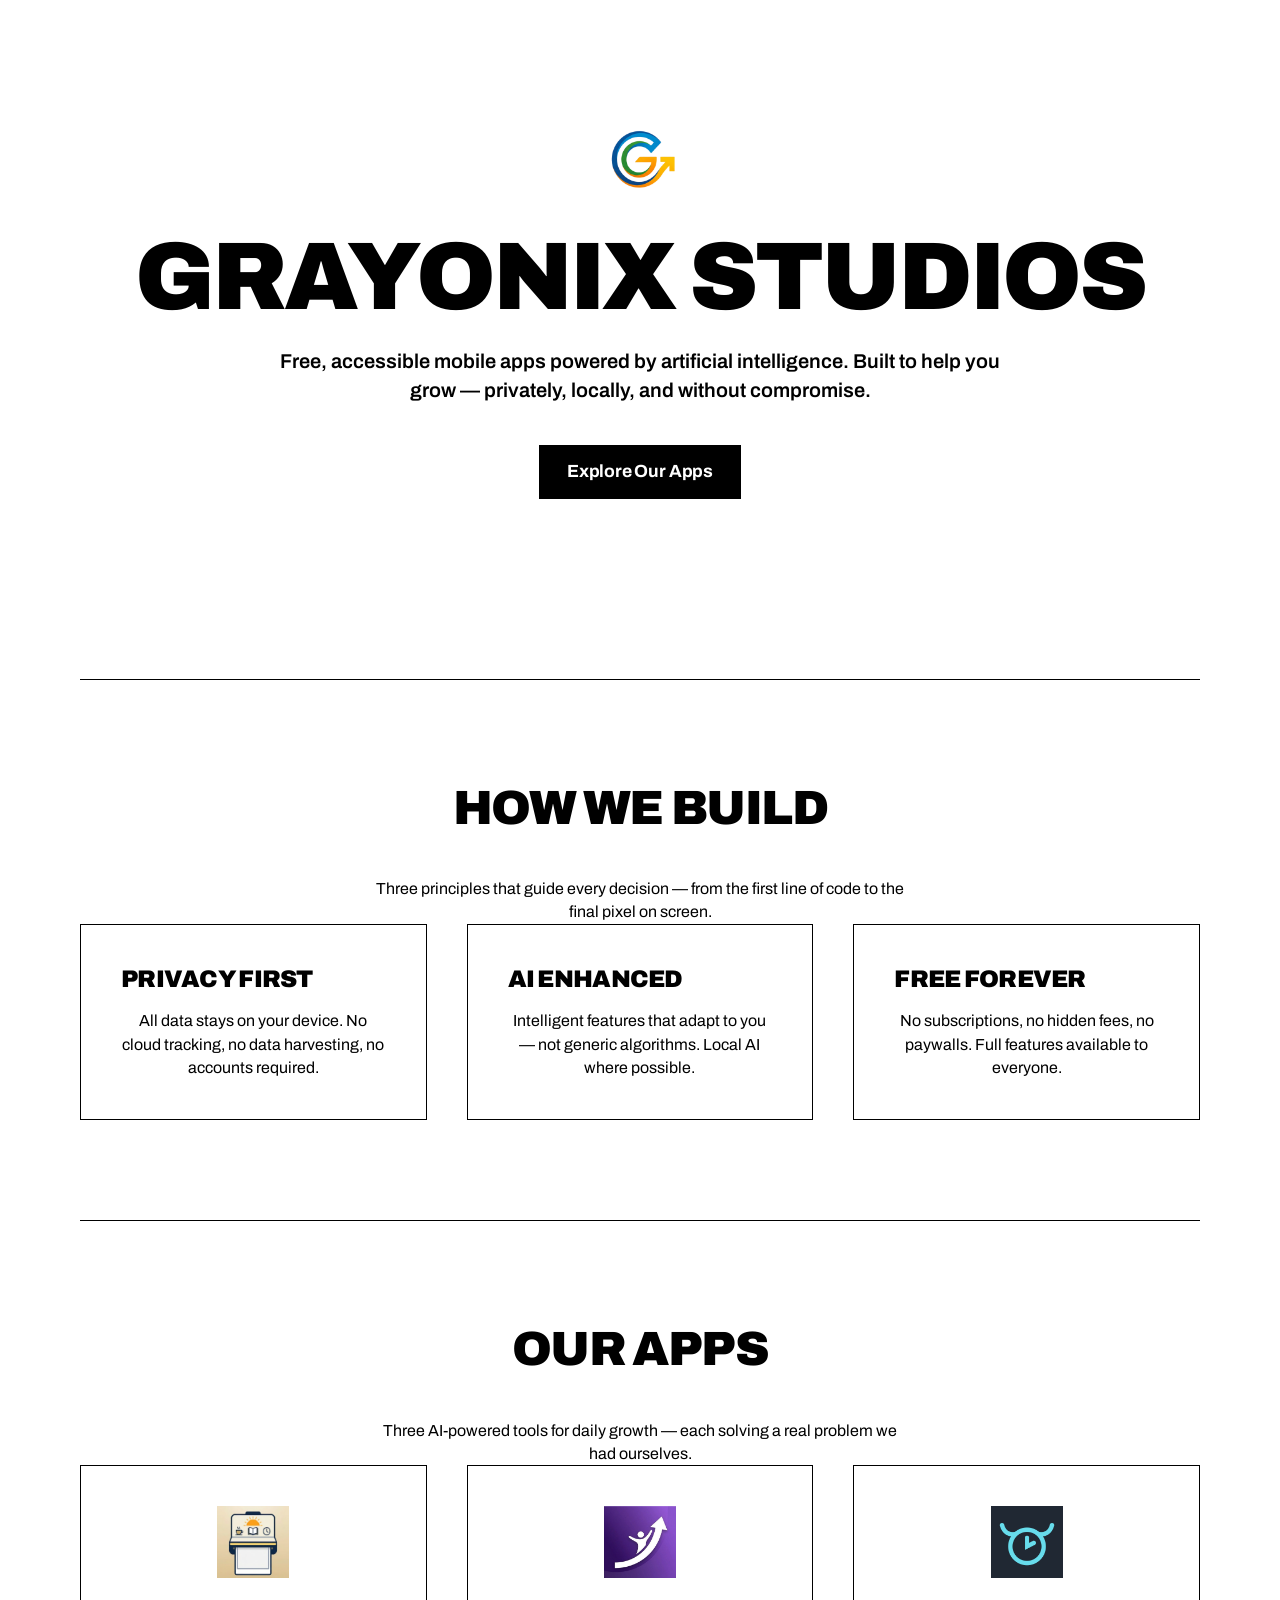
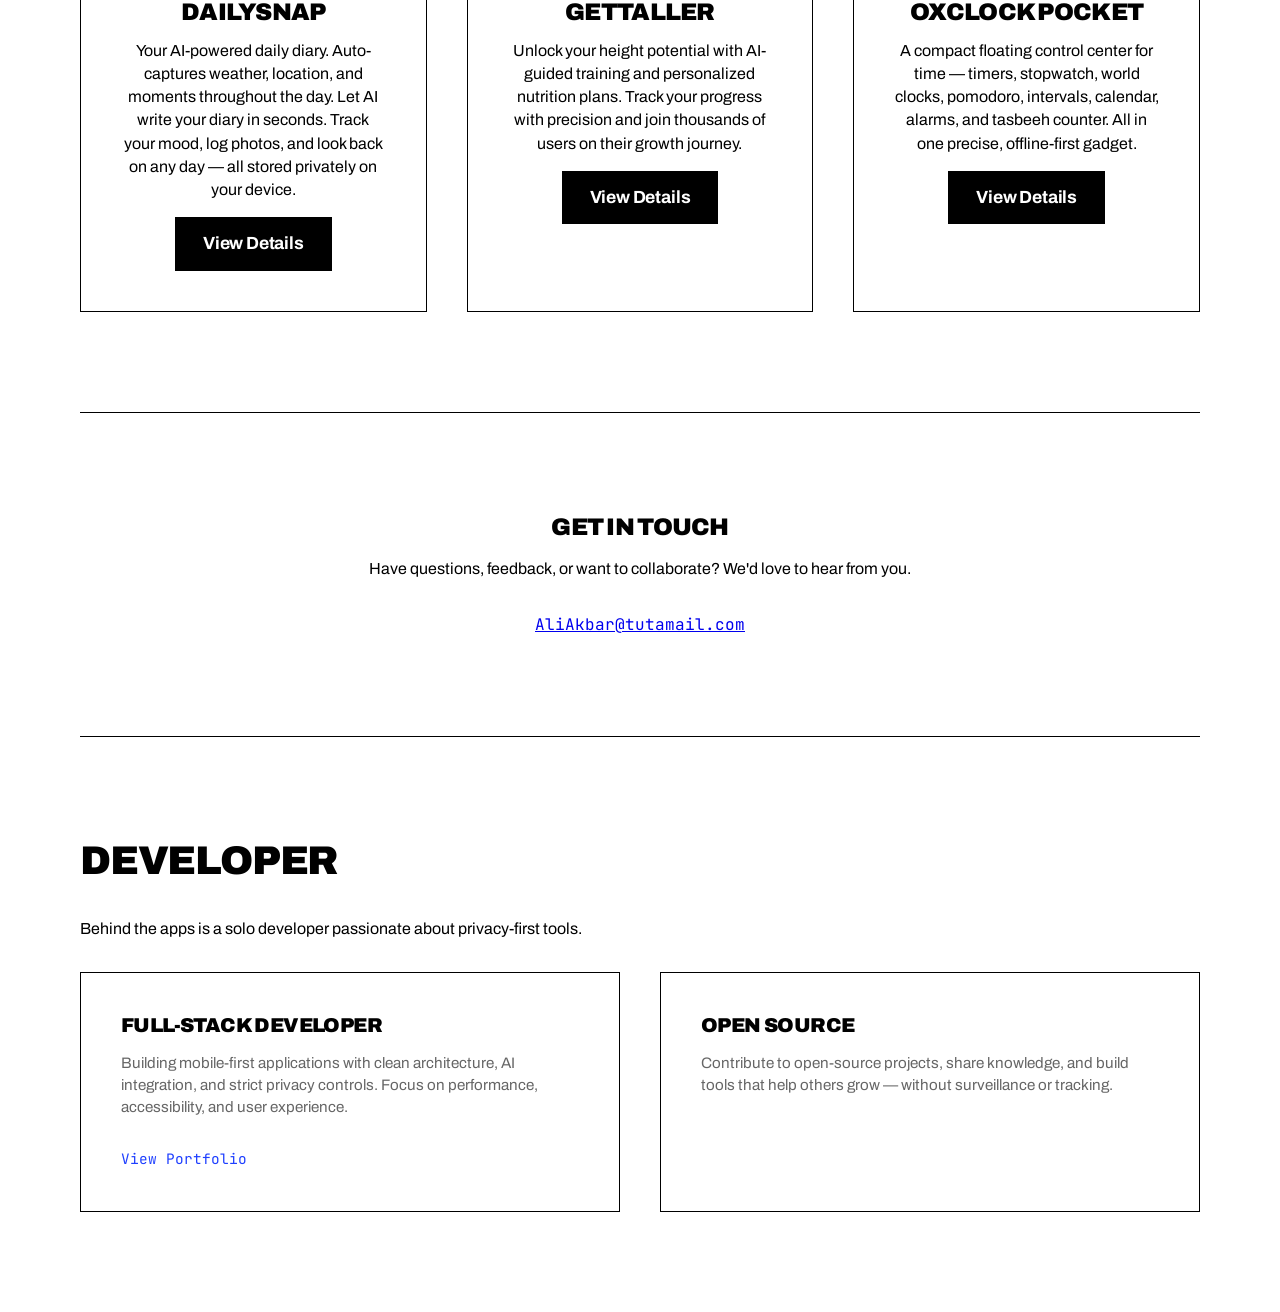
==== commit a5936f55: "Pentagram style redesign: remove em-dashes, add developer section + sitemap.xml" ====
--- a/index.html
+++ b/index.html
@@ -8,195 +8,166 @@
     <link rel="preconnect" href="https://fonts.googleapis.com">
     <link rel="preconnect" href="https://fonts.gstatic.com" crossorigin>
     <link href="https://fonts.googleapis.com/css2?family=Archivo:wght@400;500;600;700;800;900&family=JetBrains+Mono:wght@400;600&display=swap" rel="stylesheet">
-    <link rel="stylesheet" href="css/style.css">
+    <style>
+        /* Pentagram Style — bold typography, high-contrast, no photography */
+        :root {
+            --color-ink: #000000;
+            --color-ground: #FFFFFF;
+            --color-accent: #1E3FFF;
+            --font-display: "Archivo", Helvetica Now, Söhne, sans-serif;
+            --font-body: "Archivo", Helvetica Now, Söhne, sans-serif;
+            --font-mono: "JetBrains Mono", monospace;
+            --radius: 0;
+            --shadow: none;
+        }
+
+        * { box-sizing: border-box; }
+        html { scroll-behavior: smooth; }
+        body {
+            margin: 0;
+            font-family: var(--font-body);
+            font-size: 16px;
+            line-height: 1.45;
+            background: var(--color-ground);
+            color: var(--color-ink);
+        }
+        img { display: block; max-width: 100%; height: auto; }
+        h1, h2, h3 { font-family: var(--font-display); font-weight: 900; line-height: 1.2; text-transform: uppercase; letter-spacing: -0.03em; margin: 0; }
+        a { text-decoration: none; }
+        code { font-family: var(--font-mono); font-size: 0.9em; padding: 2px 6px; background: #eee; }
+
+        .container { max-width: 1200px; margin: 0 auto; padding: 0 40px; }
+
+        .hero {
+            padding: 120px 0;
+            text-align: center;
+        }
+        .hero-logo { width: 80px; margin: 0 auto 32px; }
+        .hero h1 { font-size: clamp(3rem, 8vw, 6rem); line-height: 0.95; margin-bottom: 24px; }
+        .hero p { font-size: 1.25rem; max-width: 60ch; margin: 0 auto 40px; font-weight: 600; }
+        .hero-cta { margin-bottom: 60px; }
+        .cta {
+            display: inline-block;
+            padding: 14px 28px;
+            background: var(--color-ink);
+            color: var(--color-ground);
+            font-size: 1.1rem;
+            font-weight: 700;
+            letter-spacing: -0.01em;
+        }
+
+        .section { padding: 100px 0; border-top: 1px solid var(--color-ink); }
+        .section h2 { font-size: 3rem; margin-bottom: 40px; text-align: center; }
+        .section p { max-width: 60ch; margin: 0 auto; text-align: center; }
+
+        .values-grid { display: grid; grid-template-columns: repeat(3, 1fr); gap: 40px; }
+        .value-card { border: 1px solid var(--color-ink); padding: 40px; }
+        .value-card h3 { font-size: 1.5rem; margin-bottom: 16px; }
+        .value-card p { font-size: 1rem; }
+
+        .apps-grid { display: grid; grid-template-columns: repeat(3, 1fr); gap: 40px; }
+        .app-card { border: 1px solid var(--color-ink); padding: 40px; text-align: center; }
+        .app-icon { width: 72px; height: 72px; margin: 0 auto 20px; }
+        .app-card h3 { font-size: 1.5rem; margin-bottom: 12px; }
+        .app-card p { font-size: 1rem; }
+
+        .contact { padding: 100px 0; text-align: center; border-top: 1px solid var(--color-ink); }
+        .contact a { font-family: var(--font-mono); font-size: 1rem; text-decoration: underline; }
+
+        .developer-section {
+            padding: 100px 0;
+            border-top: 1px solid var(--color-ink);
+        }
+        .developer-section h2 { font-size: 2.5rem; margin-bottom: 32px; }
+        .developer-grid { display: grid; grid-template-columns: repeat(2, 1fr); gap: 40px; }
+        .developer-card { border: 1px solid var(--color-ink); padding: 40px; }
+        .developer-card h3 { font-size: 1.25rem; margin-bottom: 12px; }
+        .developer-card p { font-size: 0.95rem; color: #666; }
+        .developer-link { display: inline-block; margin-top: 16px; color: var(--color-accent); font-family: var(--font-mono); font-size: 0.9rem; }
+
+        @media (max-width: 768px) {
+            .values-grid, .apps-grid { grid-template-columns: 1fr; }
+            .developer-grid { grid-template-columns: 1fr; }
+            .container { padding: 0 24px; }
+        }
+    </style>
 </head>
 <body>
-    <nav class="navbar" role="navigation" aria-label="Main navigation">
-        <div class="nav-container">
-            <div class="nav-logo">
-                <a href="/" class="logo-link" aria-label="Grayonix Studios Home">
-                    <img src="assets/studio-logo.png" alt="" class="logo-img" width="36" height="36">
-                </a>
-            </div>
-            <button class="hamburger-menu" id="hamburger-menu" aria-label="Toggle navigation menu" aria-expanded="false" aria-controls="nav-menu">
-                <span></span><span></span><span></span>
-            </button>
-            <ul class="nav-menu" id="nav-menu" role="menubar">
-                <li role="none"><a href="#home" class="nav-link">Home</a></li>
-                <li role="none"><a href="#apps" class="nav-link">Apps</a></li>
-                <li role="none"><a href="#contact" class="nav-link">Contact</a></li>
-            </ul>
-        </div>
-    </nav>
-
-    <main>
-        <section id="home" class="hero-section" aria-labelledby="hero-title">
-            <div class="hero-bg" aria-hidden="true"></div>
-            <div class="container">
-                <div class="hero-content">
-                    <div class="hero-logo" aria-hidden="true">
-                        <img src="assets/studio-logo.png" alt="" class="hero-logo-img">
-                    </div>
-                    <h1 id="hero-title" class="hero-title">Grayonix Studios</h1>
-                    <p class="hero-subtitle">Free, accessible mobile apps powered by artificial intelligence. Built to help you grow — privately, locally, and without compromise.</p>
-                    <div class="hero-cta">
-                        <a href="#apps" class="cta-button cta-primary">
-                            <span>Explore Our Apps</span>
-                            <svg width="20" height="20" viewBox="0 0 24 24" fill="none" stroke="currentColor" stroke-width="2" stroke-linecap="round" stroke-linejoin="round" aria-hidden="true"><path d="M5 12h14M12 5l7 7-7 7"/></svg>
-                        </a>
-                    </div>
-                    <div class="hero-trust">
-                        <div class="trust-item">
-                            <span class="trust-value">3</span>
-                            <span class="trust-label">Apps Live</span>
-                        </div>
-                        <div class="trust-divider" aria-hidden="true"></div>
-                        <div class="trust-item">
-                            <span class="trust-value">100%</span>
-                            <span class="trust-label">Free Forever</span>
-                        </div>
-                        <div class="trust-divider" aria-hidden="true"></div>
-                        <div class="trust-item">
-                            <span class="trust-value">Private</span>
-                            <span class="trust-label">First</span>
-                        </div>
-                    </div>
-                </div>
-            </div>
-            <div class="scroll-indicator" aria-hidden="true">
-                <svg width="24" height="24" viewBox="0 0 24 24" fill="none" stroke="currentColor" stroke-width="1.5" stroke-linecap="round" stroke-linejoin="round"><path d="M12 5v14M19 12l-7 7-7-7"/></svg>
+    <main class="container">
+        <section class="hero">
+            <img src="assets/studio-logo.png" alt="" class="hero-logo" width="80" height="80">
+            <h1>Grayonix Studios</h1>
+            <p>Free, accessible mobile apps powered by artificial intelligence. Built to help you grow — privately, locally, and without compromise.</p>
+            <div class="hero-cta">
+                <a href="#apps" class="cta">Explore Our Apps</a>
             </div>
         </section>
 
-        <section id="about" class="about-section" aria-labelledby="about-title">
-            <div class="container">
-                <div class="section-header">
-                    <h2 id="about-title" class="section-title">How We Build</h2>
-                    <p class="section-subtitle">Three principles that guide every decision — from the first line of code to the final pixel on screen.</p>
-                </div>
-                <div class="values-grid">
-                    <article class="value-card" data-reveal>
-                        <div class="value-icon" aria-hidden="true">
-                            <svg width="24" height="24" viewBox="0 0 24 24" fill="none" stroke="currentColor" stroke-width="1.5" stroke-linecap="round" stroke-linejoin="round"><path d="M12 22s8-4 8-10V5l-8-3-8 3v7c0 6 8 10 8 10z"/></svg>
-                        </div>
-                        <div class="value-content">
-                            <h3>Privacy First</h3>
-                            <p>All data stays on your device. No cloud tracking, no data harvesting, no accounts required.</p>
-                        </div>
-                    </article>
-                    <article class="value-card" data-reveal>
-                        <div class="value-icon" aria-hidden="true">
-                            <svg width="24" height="24" viewBox="0 0 24 24" fill="none" stroke="currentColor" stroke-width="1.5" stroke-linecap="round" stroke-linejoin="round"><polygon points="12 2 15.09 8.26 22 9.27 17 14.14 18.18 21.02 12 17.77 5.82 21.02 7 14.14 2 9.27 8.91 8.26 12 2"/></svg>
-                        </div>
-                        <div class="value-content">
-                            <h3>AI Enhanced</h3>
-                            <p>Intelligent features that adapt to you — not generic algorithms. Local AI where possible.</p>
-                        </div>
-                    </article>
-                    <article class="value-card" data-reveal>
-                        <div class="value-icon" aria-hidden="true">
-                            <svg width="24" height="24" viewBox="0 0 24 24" fill="none" stroke="currentColor" stroke-width="1.5" stroke-linecap="round" stroke-linejoin="round"><circle cx="12" cy="12" r="10"/><path d="M12 6v6l4 2"/></svg>
-                        </div>
-                        <div class="value-content">
-                            <h3>Free Forever</h3>
-                            <p>No subscriptions, no hidden fees, no paywalls. Full features available to everyone.</p>
-                        </div>
-                    </article>
-                </div>
+        <section class="section">
+            <h2>How We Build</h2>
+            <p>Three principles that guide every decision — from the first line of code to the final pixel on screen.</p>
+            <div class="values-grid">
+                <article class="value-card">
+                    <h3>Privacy First</h3>
+                    <p>All data stays on your device. No cloud tracking, no data harvesting, no accounts required.</p>
+                </article>
+                <article class="value-card">
+                    <h3>AI Enhanced</h3>
+                    <p>Intelligent features that adapt to you — not generic algorithms. Local AI where possible.</p>
+                </article>
+                <article class="value-card">
+                    <h3>Free Forever</h3>
+                    <p>No subscriptions, no hidden fees, no paywalls. Full features available to everyone.</p>
+                </article>
             </div>
         </section>
 
-        <section id="apps" class="apps-section" aria-labelledby="apps-title">
-            <div class="container">
-                <div class="section-header">
-                    <h2 id="apps-title" class="section-title">Our Apps</h2>
-                    <p class="section-subtitle">Three AI-powered tools for daily growth — each solving a real problem we had ourselves.</p>
-                </div>
-                <div class="apps-grid">
-                    <article class="app-card" data-app="dailysnap" data-reveal>
-                        <div class="app-card-media">
-                            <img src="assets/dailysnap-icon.png" alt="" class="app-icon" loading="lazy">
-                        </div>
-                        <div class="app-card-content">
-                            <div class="app-meta">
-                                <span class="app-tag">AI Diary</span>
-                                <span class="app-platform">Android</span>
-                            </div>
-                            <h3>DailySnap</h3>
-                            <p>Your AI-powered daily diary. Auto-captures weather, location, and moments throughout the day. Let AI write your diary in seconds. Track your mood, log photos, and look back on any day — all stored privately on your device.</p>
-                            <a href="/app/dailysnap/" class="card-link">View Details →</a>
-                        </div>
-                    </article>
-
-                    <article class="app-card" data-app="gettaller" data-reveal>
-                        <div class="app-card-media">
-                            <img src="assets/gettaller-icon.png" alt="" class="app-icon" loading="lazy">
-                        </div>
-                        <div class="app-card-content">
-                            <div class="app-meta">
-                                <span class="app-tag">Growth</span>
-                                <span class="app-platform">Android</span>
-                            </div>
-                            <h3>GetTaller</h3>
-                            <p>Unlock your height potential with AI-guided training and personalized nutrition plans. Track your progress with precision and join thousands of users on their growth journey.</p>
-                            <a href="/app/gettaller/" class="card-link">View Details →</a>
-                        </div>
-                    </article>
-
-                    <article class="app-card" data-app="oxclock-pocket" data-reveal>
-                        <div class="app-card-media">
-                            <img src="assets/oxclock-pocket-icon.png" alt="" class="app-icon" loading="lazy">
-                        </div>
-                        <div class="app-card-content">
-                            <div class="app-meta">
-                                <span class="app-tag">Productivity</span>
-                                <span class="app-platform">Android</span>
-                            </div>
-                            <h3>OxClock Pocket</h3>
-                            <p>A compact floating control center for time — timers, stopwatch, world clocks, pomodoro, intervals, calendar, alarms, and tasbeeh counter. All in one precise, offline-first gadget.</p>
-                            <a href="/app/oxclock-pocket/" class="card-link">View Details →</a>
-                        </div>
-                    </article>
-                </div>
+        <section class="section" id="apps">
+            <h2>Our Apps</h2>
+            <p>Three AI-powered tools for daily growth — each solving a real problem we had ourselves.</p>
+            <div class="apps-grid">
+                <article class="app-card">
+                    <img src="assets/dailysnap-icon.png" alt="" class="app-icon" width="72" height="72">
+                    <h3>DailySnap</h3>
+                    <p>Your AI-powered daily diary. Auto-captures weather, location, and moments throughout the day. Let AI write your diary in seconds. Track your mood, log photos, and look back on any day — all stored privately on your device.</p>
+                    <a href="/app/dailysnap/" class="cta" style="margin-top: 16px;">View Details</a>
+                </article>
+                <article class="app-card">
+                    <img src="assets/gettaller-icon.png" alt="" class="app-icon" width="72" height="72">
+                    <h3>GetTaller</h3>
+                    <p>Unlock your height potential with AI-guided training and personalized nutrition plans. Track your progress with precision and join thousands of users on their growth journey.</p>
+                    <a href="/app/gettaller/" class="cta" style="margin-top: 16px;">View Details</a>
+                </article>
+                <article class="app-card">
+                    <img src="assets/oxclock-pocket-icon.png" alt="" class="app-icon" width="72" height="72">
+                    <h3>OxClock Pocket</h3>
+                    <p>A compact floating control center for time — timers, stopwatch, world clocks, pomodoro, intervals, calendar, alarms, and tasbeeh counter. All in one precise, offline-first gadget.</p>
+                    <a href="/app/oxclock-pocket/" class="cta" style="margin-top: 16px;">View Details</a>
+                </article>
             </div>
         </section>
 
-        <section id="contact" class="contact-section" aria-labelledby="contact-title">
-            <div class="container">
-                <div class="section-header">
-                    <h2 id="contact-title" class="section-title">Get In Touch</h2>
-                    <p class="section-subtitle">Have questions, feedback, or want to collaborate? We'd love to hear from you.</p>
-                </div>
-                <div class="contact-content">
-                    <a href="mailto:AliAkbar@tutamail.com" class="contact-email">
-                        <svg width="20" height="20" viewBox="0 0 24 24" fill="none" stroke="currentColor" stroke-width="1.5" stroke-linecap="round" stroke-linejoin="round" aria-hidden="true"><rect x="2" y="4" width="20" height="16" rx="2"/><path d="m22 7-8.97 5.7a1.94 1.94 0 0 1-2.06 0L2 7"/></svg>
-                        <span>AliAkbar@tutamail.com</span>
-                    </a>
-                </div>
+        <section class="contact">
+            <h2>Get In Touch</h2>
+            <p style="margin-bottom: 32px;">Have questions, feedback, or want to collaborate? We'd love to hear from you.</p>
+            <a href="mailto:AliAkbar@tutamail.com">AliAkbar@tutamail.com</a>
+        </section>
+
+        <section class="developer-section">
+            <h2>Developer</h2>
+            <p style="margin-bottom: 32px;">Behind the apps is a solo developer passionate about privacy-first tools.</p>
+            <div class="developer-grid">
+                <article class="developer-card">
+                    <h3>Full-Stack Developer</h3>
+                    <p>Building mobile-first applications with clean architecture, AI integration, and strict privacy controls. Focus on performance, accessibility, and user experience.</p>
+                    <a href="https://mirzaaliakbar.github.io" target="_blank" class="developer-link">View Portfolio</a>
+                </article>
+                <article class="developer-card">
+                    <h3>Open Source</h3>
+                    <p>Contribute to open-source projects, share knowledge, and build tools that help others grow — without surveillance or tracking.</p>
+                </article>
             </div>
         </section>
     </main>
-
-    <footer class="footer" role="contentinfo">
-        <div class="container">
-            <div class="footer-content">
-                <div class="footer-brand">
-                    <a href="/" class="logo-link" aria-label="Grayonix Studios Home">
-                        <img src="assets/studio-logo.png" alt="" class="logo-img" width="32" height="32">
-                    </a>
-                    <p class="footer-tagline">Building AI-powered apps for growth.</p>
-                </div>
-                <nav class="footer-nav" aria-label="Footer navigation">
-                    <a href="#apps">Apps</a>
-                    <a href="#contact">Contact</a>
-                    <a href="docs/privacy-policy.html">Privacy</a>
-                    <a href="docs/terms-of-service.html">Terms</a>
-                </nav>
-                <p class="footer-copyright">&copy; 2026 Grayonix Studios. All rights reserved.</p>
-            </div>
-        </div>
-    </footer>
-
-    <script src="js/main.js"></script>
 </body>
 </html>
